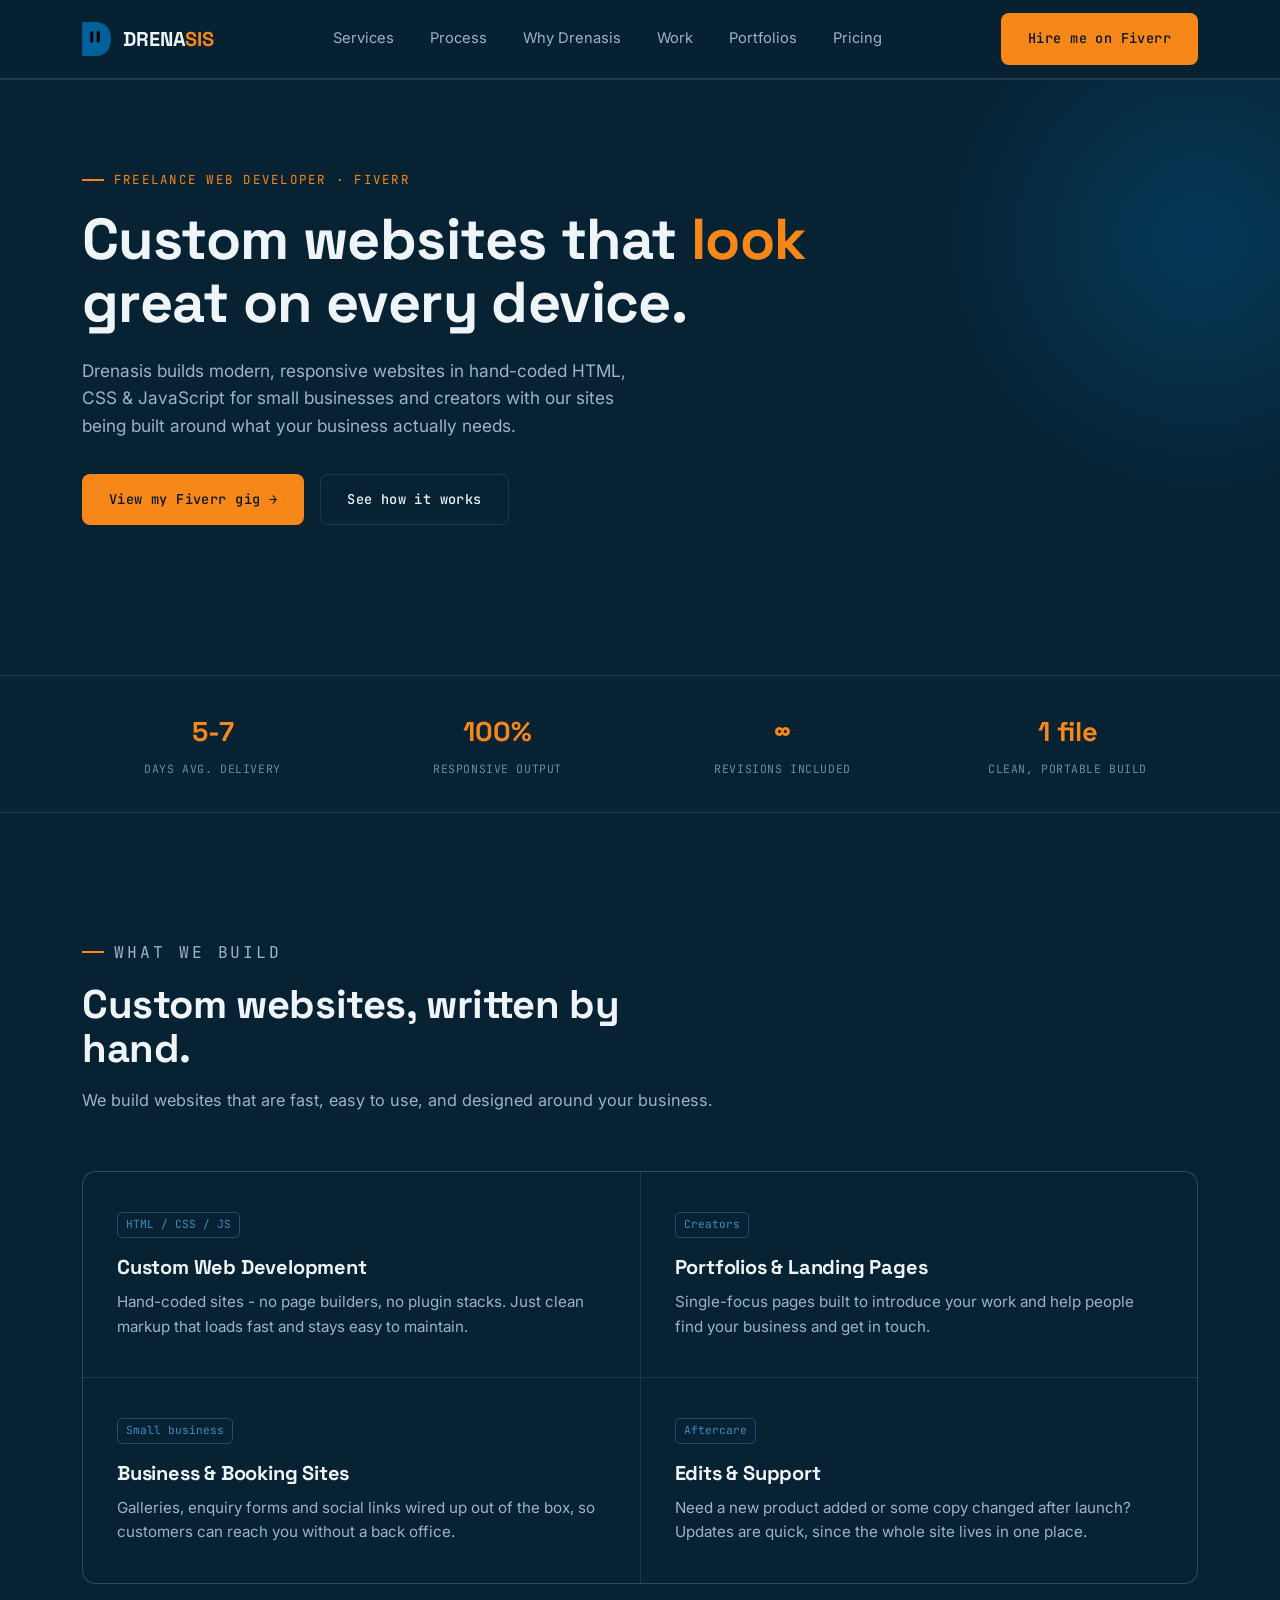
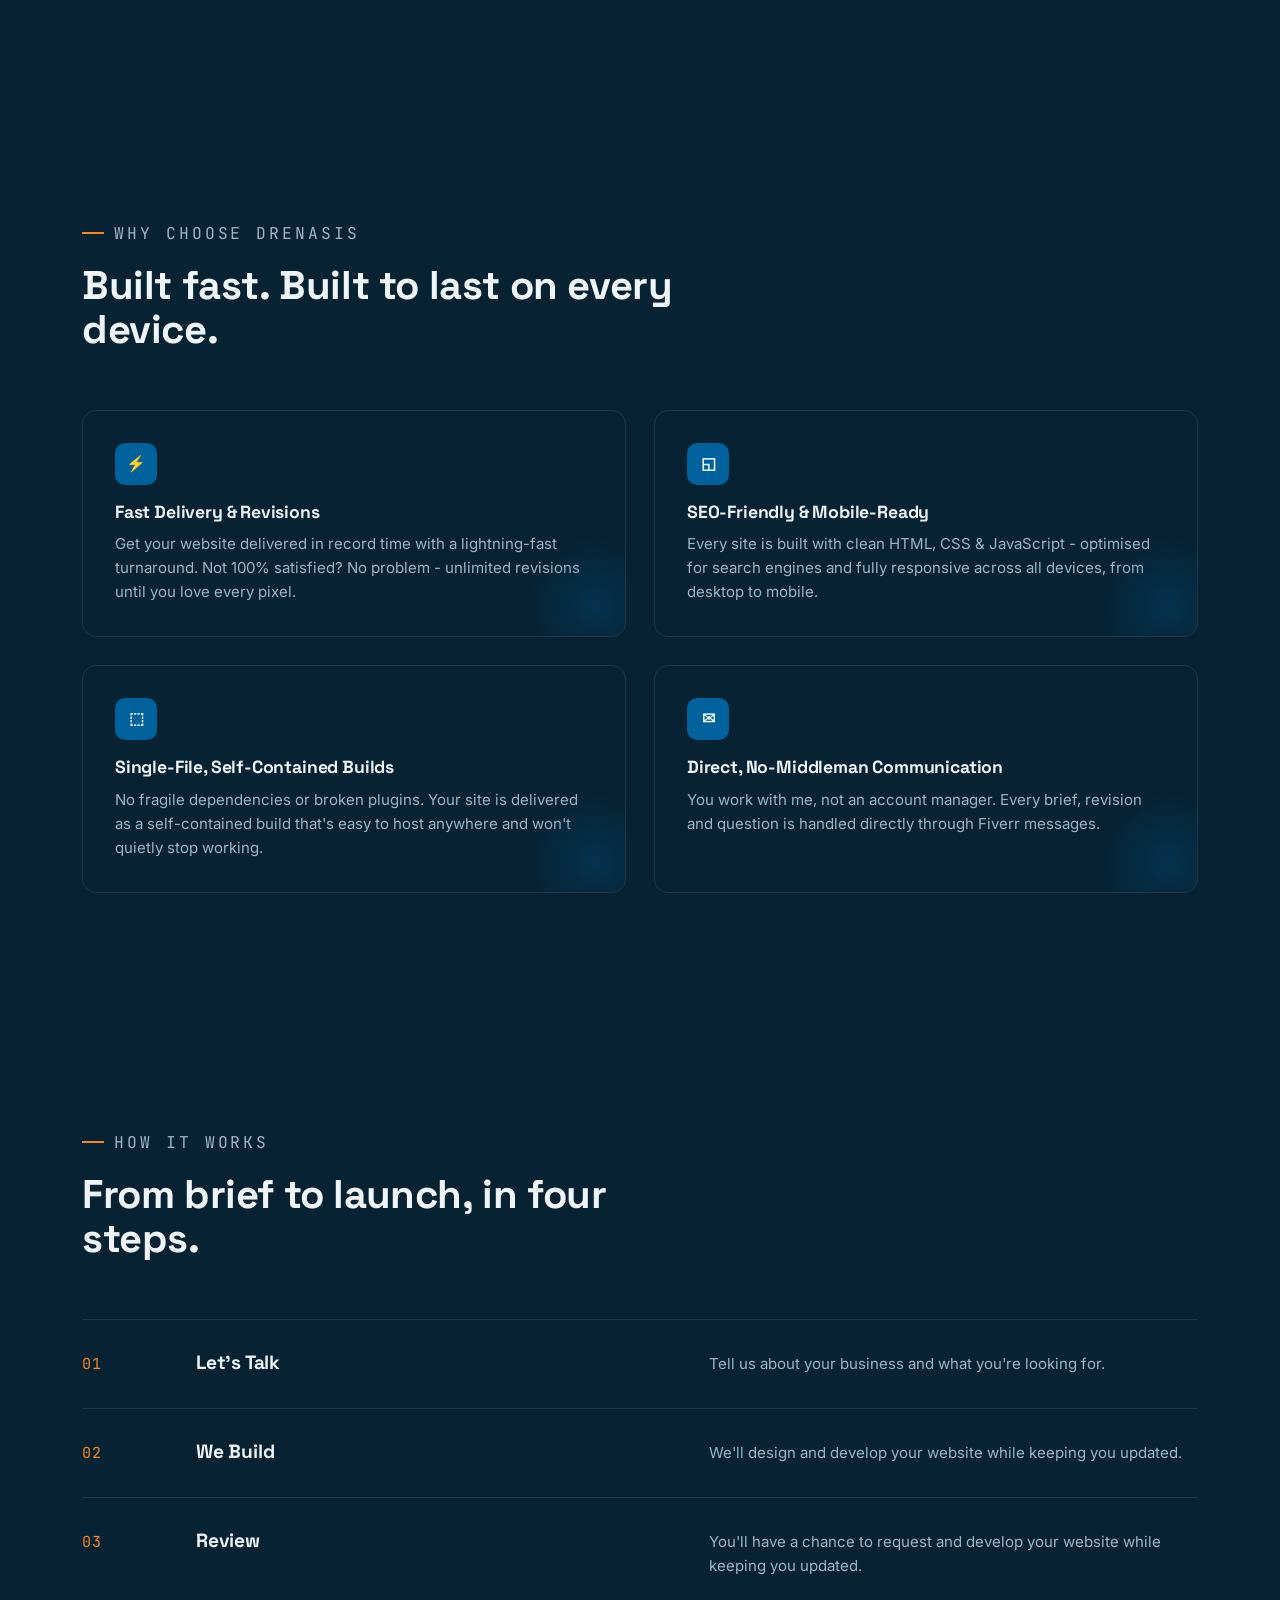
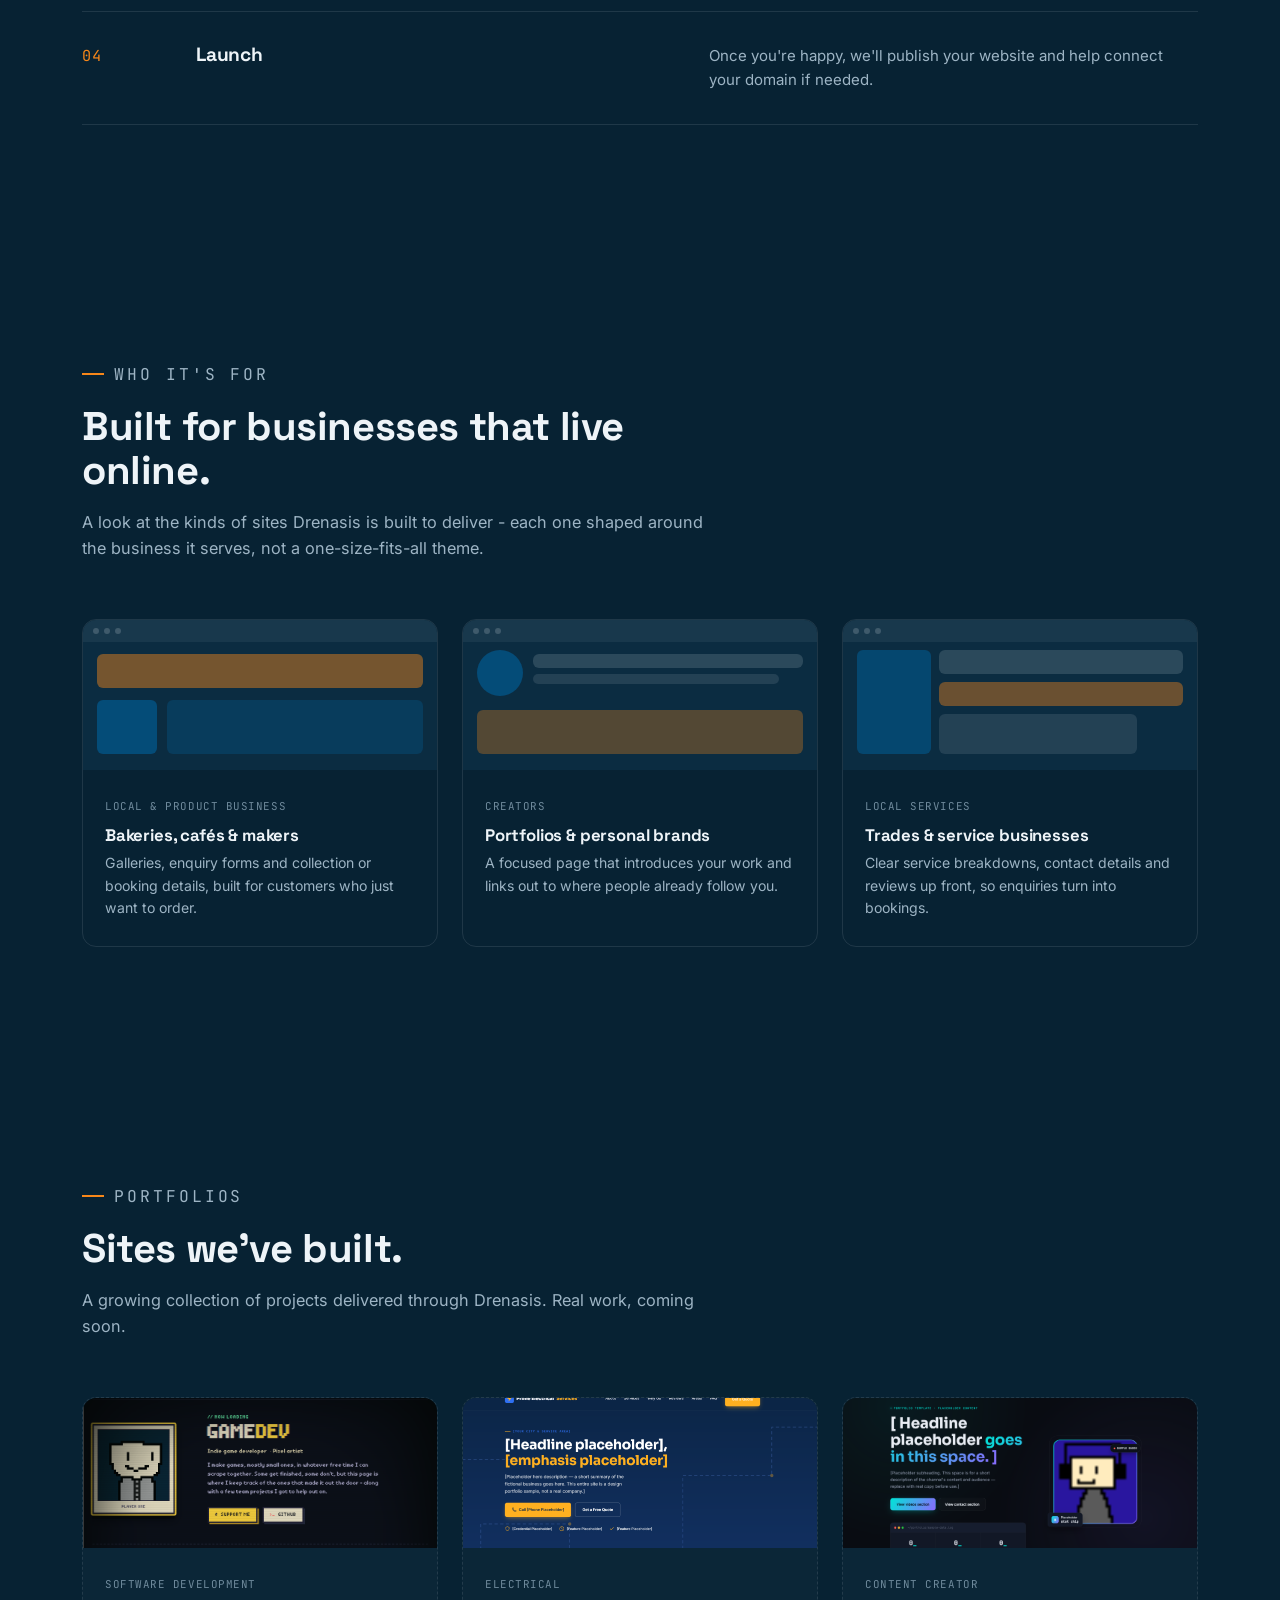
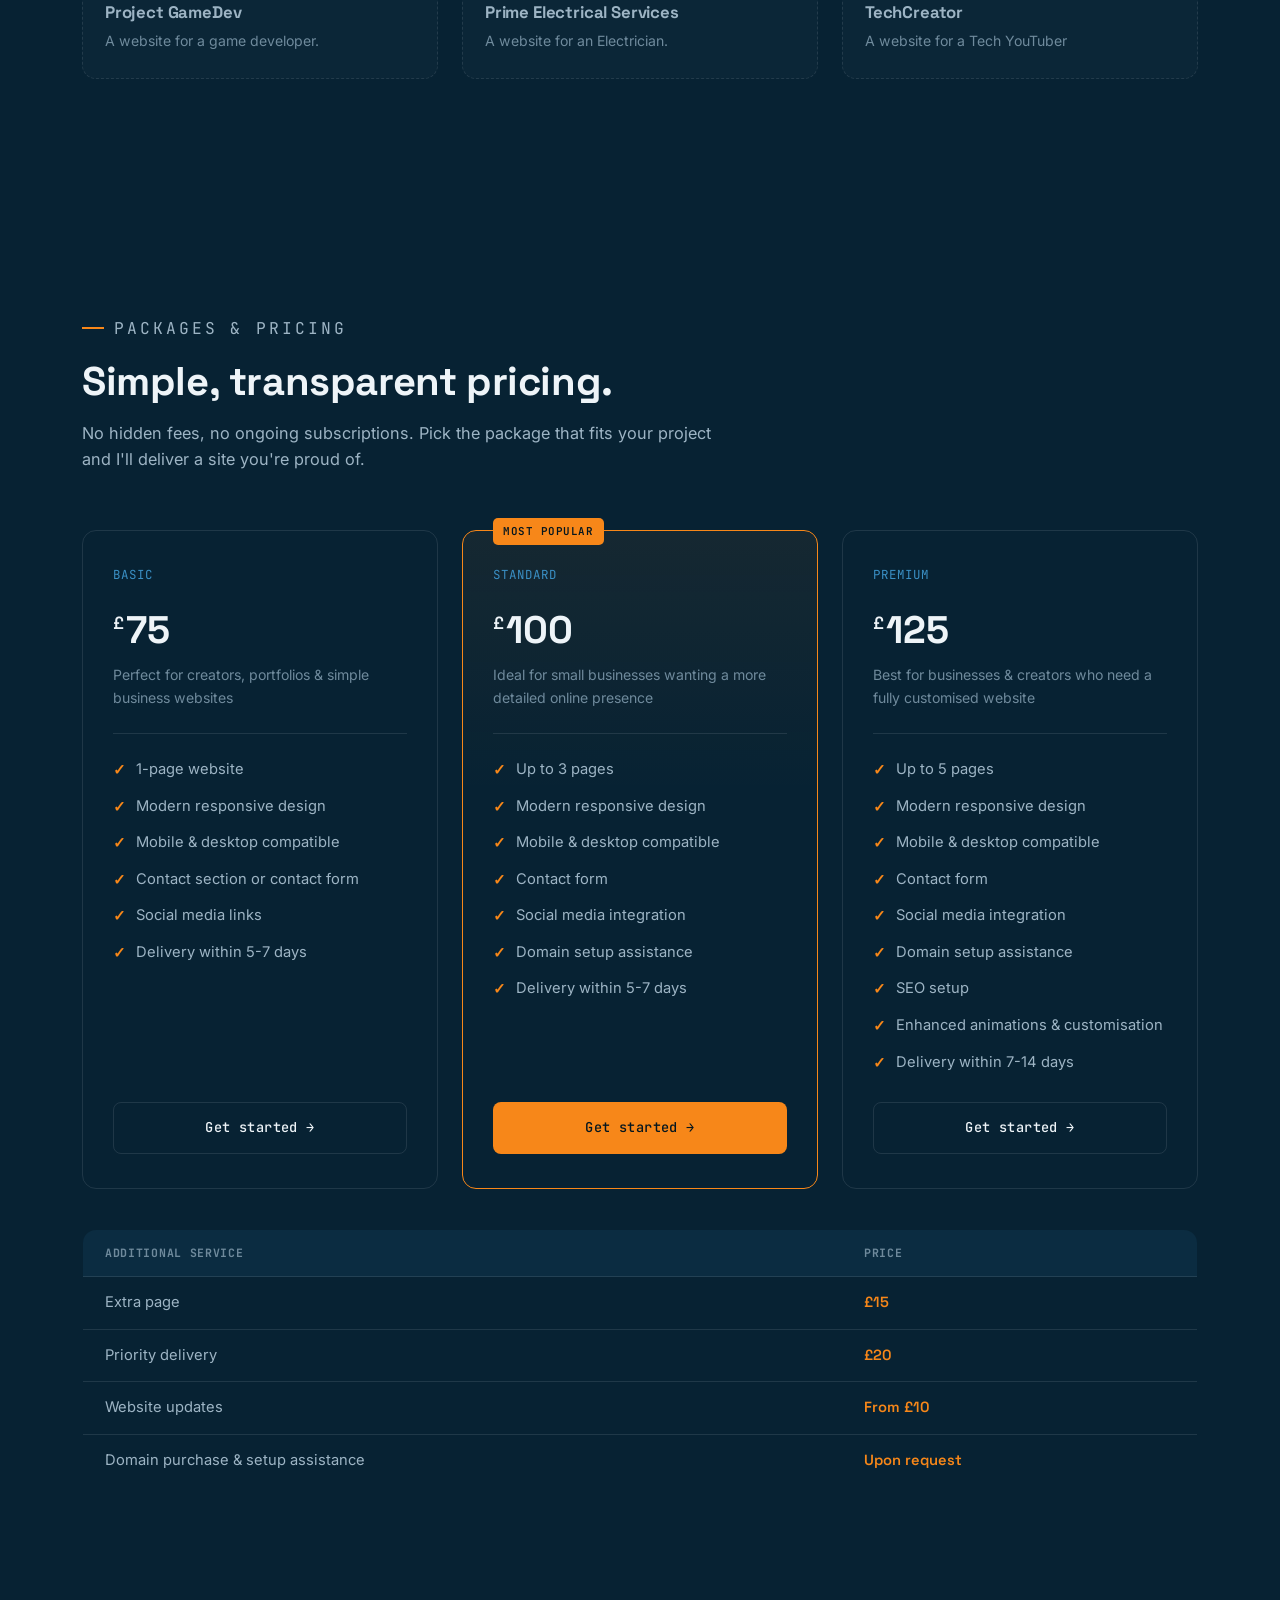
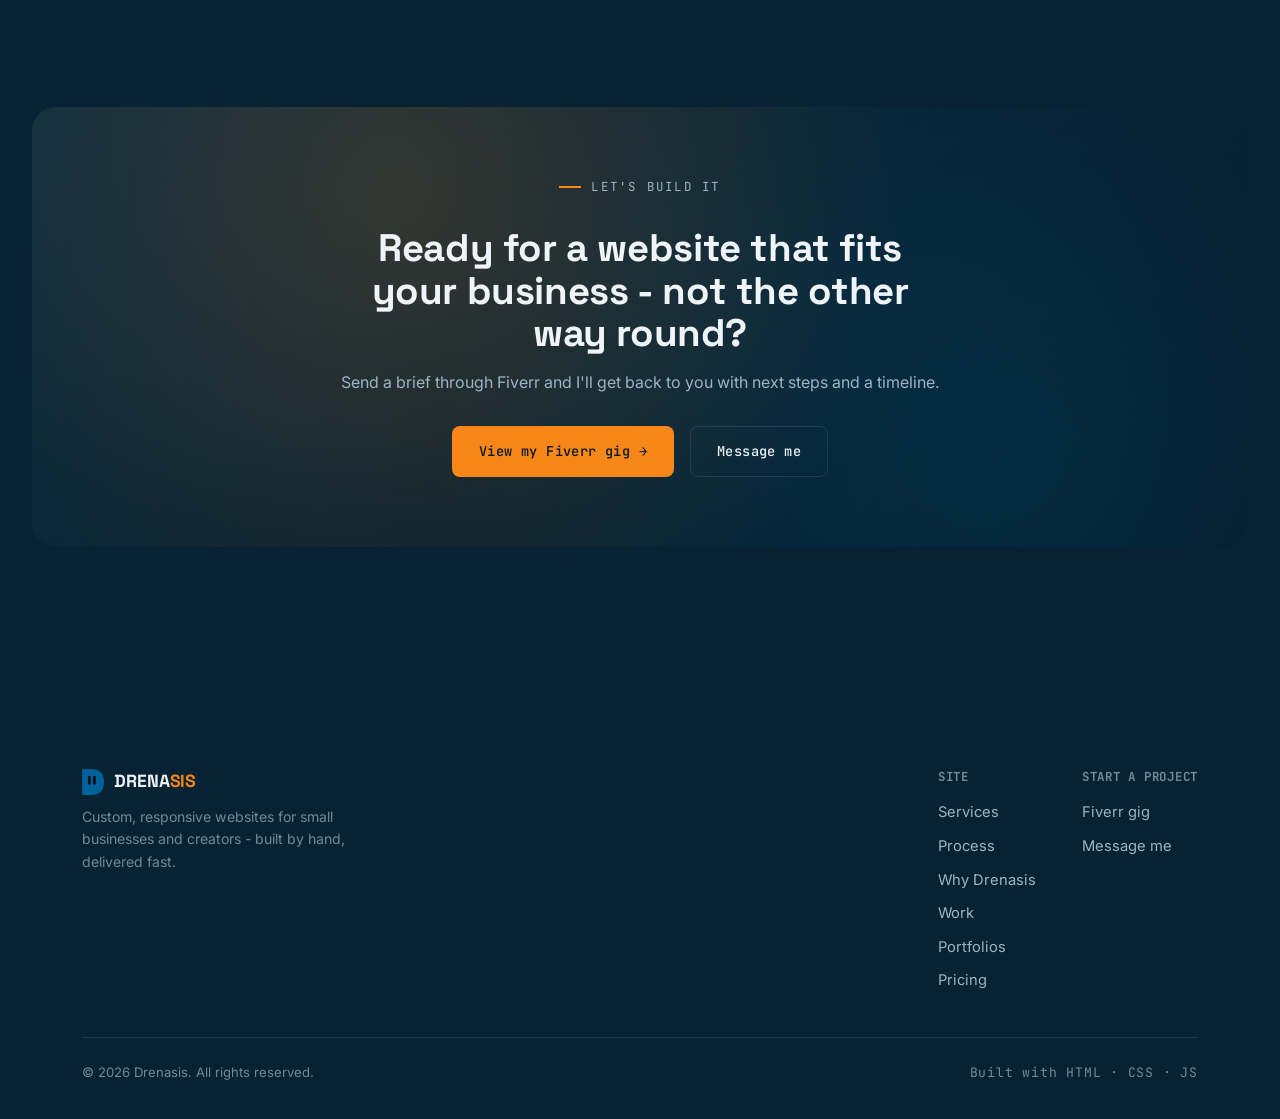
==== index.html @ 7e02fc65 "new portfolio, smooth criminal" ====
<!DOCTYPE html>
<html lang="en">
<head>
<link rel="icon" type="image/x-icon" href="/favicon.ico">
<meta charset="UTF-8">
<meta name="viewport" content="width=device-width, initial-scale=1.0">
<title>Drenasis - Custom Web Development</title>
<link rel="preconnect" href="https://fonts.googleapis.com">
<link rel="preconnect" href="https://fonts.gstatic.com" crossorigin>
<link href="https://fonts.googleapis.com/css2?family=Space+Grotesk:wght@500;600;700&family=Inter:wght@400;500;600;700&family=JetBrains+Mono:wght@400;500;600&display=swap" rel="stylesheet">
<style>
  :root{
    --navy:#072233;
    --navy-deep:#04161f;
    --navy-panel:#0b2c41;
    --blue:#00629d;
    --blue-soft:#3a8fc4;
    --orange:#f78719;
    --orange-soft:#ffae5c;
    --ink:#eef4f8;
    --mute:#9db4c4;
    --mute-dim:#6f8a9c;
    --line: rgba(238,244,248,0.1);
    --radius: 14px;
  }

  *{box-sizing:border-box; margin:0; padding:0;}
  *::before,
  *::after{box-sizing:inherit;}

  html{
    scroll-behavior:smooth;
    width:100%;
    overflow-x:hidden;
  }

  body{
    background:var(--navy);
    color:var(--ink);
    font-family:'Inter', sans-serif;
    line-height:1.6;
    width:100%;
    min-width:0;
    overflow-x:hidden;
  }

  img{max-width:100%; display:block;}

  h1,h2,h3{
    font-family:'Space Grotesk', sans-serif;
    line-height:1.1;
    letter-spacing:-0.01em;
  }

  .mono{
    font-family:'JetBrains Mono', monospace;
    letter-spacing:0.06em;
  }

  .eyebrow{
    font-family:'JetBrains Mono', monospace;
    font-size:0.78rem;
    letter-spacing:0.18em;
    text-transform:uppercase;
    color:var(--orange);
    display:flex;
    align-items:center;
    gap:10px;
    margin-bottom:18px;
  }

  .eyebrow::before{
    content:"";
    width:22px;
    height:2px;
    background:var(--orange);
    display:inline-block;
  }

  .wrap{
    width:100%;
    max-width:1180px;
    margin:0 auto;
    padding:0 32px;
    min-width:0;
  }

  a{color:inherit; text-decoration:none;}

  .btn{
    display:inline-flex;
    align-items:center;
    gap:8px;
    font-family:'JetBrains Mono', monospace;
    font-size:0.85rem;
    font-weight:500;
    letter-spacing:0.03em;
    padding:14px 26px;
    border-radius:8px;
    cursor:pointer;
    border:1px solid transparent;
    transition:transform .25s ease, box-shadow .25s ease, background .25s ease, border-color .25s ease;
  }
  .btn:focus-visible{outline:2px solid var(--orange-soft); outline-offset:3px;}

  .btn-fill{
    background:var(--orange);
    color:var(--navy-deep);
    box-shadow:0 0 0 0 rgba(247,135,25,0.0);
  }
  .btn-fill:hover{transform:translateY(-2px); box-shadow:0 10px 24px -8px rgba(247,135,25,0.55);}

  .btn-outline{
    border-color:var(--line);
    color:var(--ink);
  }
  .btn-outline:hover{border-color:var(--blue-soft); background:rgba(58,143,196,0.08); transform:translateY(-2px);}

  /* ---------- NAV ---------- */
  header{
    position:sticky;
    top:0;
    z-index:50;
    background:rgba(7,34,51,0.82);
    backdrop-filter:blur(10px);
    border-bottom:1px solid var(--line);
  }
  nav.wrap{
    display:flex;
    align-items:center;
    justify-content:space-between;
    height:78px;
    width: 100%;
    
  }
  .brand{
    display:flex;
    align-items:center;
    gap:12px;
  }
  .brand img{height:34px; width:auto;}
  .brand-name{
    font-family:'Space Grotesk', sans-serif;
    font-weight:700;
    font-size:1.25rem;
    letter-spacing:-0.01em;
  }
  .brand-name span{color:var(--orange);}

  .nav-links{
    display:flex;
    align-items:center;
    gap:36px;
    font-size:0.92rem;
    color:var(--mute);
  }
  .nav-links a{transition:color .2s ease;}
  .nav-links a:hover{color:var(--ink);}

  .nav-cta{display:flex; align-items:center; gap:18px;}

  .menu-toggle{
    display:none;
    background:none;
    border:1px solid var(--line);
    border-radius:6px;
    width:40px;
    height:36px;
    color:var(--ink);
    font-size:1.1rem;
    cursor:pointer;
    flex-shrink:0;
  }

  /* ---------- mobile menu ---------- */
  .mobile-menu{
    display:flex;
    flex-direction:column;
    background:var(--navy-panel);
    border-top:1px solid var(--line);
    max-height:0;
    overflow:hidden;
    transition:max-height .3s ease;
  }
  .mobile-menu.open{
    max-height:420px;
  }
  .mobile-menu a{
    padding:16px 32px;
    border-bottom:1px solid var(--line);
    color:var(--mute);
    font-size:0.98rem;
  }
  .mobile-menu a:hover{color:var(--ink);}
  .mobile-menu a.btn{
    margin:16px 32px;
    justify-content:center;
    border-bottom:none;
    padding:14px 26px;
  }

  /* ---------- HERO ---------- */
  .hero{
    padding:90px 0 70px;
    position:relative;
    overflow:hidden;
  }
  .hero::before{
    content:"";
    position:absolute;
    top:-120px; right:-200px;
    width:560px; height:560px;
    background:radial-gradient(circle, rgba(0,98,157,0.35), transparent 70%);
    pointer-events:none;
  }
  .hero-grid{
    display:grid;
    grid-template-columns:minmax(0, 1fr);
    gap:50px;
    position:relative;
  }
  .hero h1{
    font-size:clamp(2.3rem, 5vw, 3.6rem);
    font-weight:700;
    max-width:760px;
  }
  .hero h1 em{
    font-style:normal;
    color:var(--orange);
  }
  .hero p.lead{
    margin-top:22px;
    max-width:560px;
    color:var(--mute);
    font-size:1.08rem;
  }
  .hero-cta{
    margin-top:34px;
    display:flex;
    flex-wrap:wrap;
    gap:16px;
  }


  .stats{
    border-top:1px solid var(--line);
    border-bottom:1px solid var(--line);
    padding:34px 0;
    margin-top:80px;
  }
  .stats .wrap{
    display:grid;
    grid-template-columns:repeat(4, minmax(0, 1fr));
    gap:24px;
  }
  .stat-item{text-align:center;}
  .stat-item .num{
    font-family:'Space Grotesk', sans-serif;
    font-size:1.7rem;
    font-weight:700;
    color:var(--orange);
  }
  .stat-item .desc{
    font-family:'JetBrains Mono', monospace;
    font-size:0.72rem;
    color:var(--mute-dim);
    text-transform:uppercase;
    letter-spacing:0.05em;
    margin-top:6px;
  }

  /* ---------- generic section ---------- */
  section{padding:110px 0;}
  .section-head{
    max-width:640px;
    margin-bottom:58px;
  }
  .section-head h2{
    font-size:clamp(1.8rem, 3.4vw, 2.5rem);
  }
  .section-head p{
    color:var(--mute);
    margin-top:16px;
    font-size:1.02rem;
  }

  /* ---------- services ---------- */
  .services-grid{
    display:grid;
    grid-template-columns:repeat(2, minmax(0, 1fr));
    gap:1px;
    background:var(--line);
    border:1px solid var(--line);
    border-radius:var(--radius);
    overflow:hidden;
  }
  .service-card{
    background:var(--navy);
    padding:38px 34px;
    transition:background .3s ease;
  }
  .service-card:hover{background:var(--navy-panel);}
  .service-tag{
    font-family:'JetBrains Mono', monospace;
    font-size:0.7rem;
    color:var(--blue-soft);
    border:1px solid rgba(58,143,196,0.4);
    border-radius:5px;
    padding:3px 8px;
    display:inline-block;
    margin-bottom:18px;
  }
  .service-card h3{
    font-size:1.25rem;
    margin-bottom:12px;
  }
  .service-card p{
    color:var(--mute);
    font-size:0.95rem;
  }

  /* ---------- why ---------- */
  .why-grid{
    display:grid;
    grid-template-columns:repeat(2, minmax(0, 1fr));
    gap:28px;
  }
  .why-card{
    border:1px solid var(--line);
    border-radius:var(--radius);
    padding:32px;
    position:relative;
    overflow:hidden;
  }
  .why-card::after{
    content:"";
    position:absolute;
    bottom:-40px; right:-40px;
    width:140px; height:140px;
    border-radius:50%;
    background:radial-gradient(circle, rgba(0,98,157,0.25), transparent 70%);
  }
  .why-card .why-icon{
    width:42px; height:42px;
    border-radius:10px;
    background:var(--blue);
    display:flex;
    align-items:center;
    justify-content:center;
    font-family:'Space Grotesk', sans-serif;
    font-weight:700;
    margin-bottom:18px;
  }
  .why-card h3{font-size:1.1rem; margin-bottom:10px;}
  .why-card p{color:var(--mute); font-size:0.94rem;}

  /* ---------- process ---------- */
  .process-list{
    border-top:1px solid var(--line);
  }
  .process-item{
    display:grid;
    grid-template-columns:90px minmax(0, 1fr) minmax(0, 1fr);
    gap:24px;
    align-items:start;
    padding:32px 0;
    border-bottom:1px solid var(--line);
  }
  .process-num{
    font-family:'JetBrains Mono', monospace;
    color:var(--orange);
    font-size:0.95rem;
  }
  .process-item h3{font-size:1.2rem;}
  .process-item p{color:var(--mute); font-size:0.94rem;}

  /* ---------- built for ---------- */
  .builtfor-grid{
    display:grid;
    grid-template-columns:repeat(3, minmax(0, 1fr));
    gap:24px;
  }
  .bf-card{
    border-radius:var(--radius);
    border:1px solid var(--line);
    overflow:hidden;
  }
  .bf-visual{
    height:150px;
    position:relative;
    background:var(--navy-panel);
  }
  .bf-visual .bf-bar{
    position:absolute; top:0; left:0; right:0; height:22px;
    background:rgba(238,244,248,0.06);
    display:flex; align-items:center; gap:5px; padding:0 10px;
  }
  .bf-visual .bf-bar span{width:6px; height:6px; border-radius:50%; background:rgba(238,244,248,0.18);}
  .bf-visual .bf-block{
    position:absolute;
    border-radius:6px;
  }
  .bf-card:nth-child(1) .bf-visual .bf-block.a{top:34px; left:14px; right:14px; height:34px; background:rgba(247,135,25,0.45);}
  .bf-card:nth-child(1) .bf-visual .bf-block.b{top:80px; left:14px; width:60px; bottom:16px; background:rgba(0,98,157,0.6);}
  .bf-card:nth-child(1) .bf-visual .bf-block.c{top:80px; left:84px; right:14px; bottom:16px; background:rgba(0,98,157,0.3);}

  .bf-card:nth-child(2) .bf-visual .bf-block.a{top:30px; left:14px; width:46px; height:46px; border-radius:50%; background:rgba(0,98,157,0.6);}
  .bf-card:nth-child(2) .bf-visual .bf-block.b{top:34px; left:70px; right:14px; height:14px; background:rgba(238,244,248,0.14);}
  .bf-card:nth-child(2) .bf-visual .bf-block.c{top:54px; left:70px; right:38px; height:10px; background:rgba(238,244,248,0.1);}
  .bf-card:nth-child(2) .bf-visual .bf-block.d{top:90px; left:14px; right:14px; bottom:16px; background:rgba(247,135,25,0.3);}

  .bf-card:nth-child(3) .bf-visual .bf-block.a{top:30px; left:14px; width:74px; bottom:16px; background:rgba(0,98,157,0.5);}
  .bf-card:nth-child(3) .bf-visual .bf-block.b{top:30px; left:96px; right:14px; height:24px; background:rgba(238,244,248,0.14);}
  .bf-card:nth-child(3) .bf-visual .bf-block.c{top:62px; left:96px; right:14px; height:24px; background:rgba(247,135,25,0.4);}
  .bf-card:nth-child(3) .bf-visual .bf-block.d{top:94px; left:96px; right:60px; bottom:16px; background:rgba(238,244,248,0.1);}

  .bf-text{padding:22px 22px 26px;}
  .bf-text .tag{font-family:'JetBrains Mono', monospace; font-size:0.68rem; color:var(--mute-dim); text-transform:uppercase; letter-spacing:0.05em;}
  .bf-text h3{font-size:1.05rem; margin-top:8px; margin-bottom:8px;}
  .bf-text p{color:var(--mute); font-size:0.88rem;}

  /* ---------- portfolio ---------- */
  .portfolio-grid{
    display:grid;
    grid-template-columns:repeat(3, minmax(0, 1fr));
    gap:24px;
  }
  .pf-card{
    border-radius:var(--radius);
    border:1px dashed var(--line);
    overflow:hidden;
    background:rgba(238,244,248,0.02);
    transition:border-color .2s ease, background .2s ease;
  }
  .pf-card:hover{
    border-color:rgba(247,135,25,0.4);
    background:rgba(238,244,248,0.035);
  }
  .pf-thumb{
    height:150px;
    position:relative;
    background:var(--navy-panel);
    display:flex;
    align-items:center;
    justify-content:center;
  }
  .pf-thumb svg{width:34px; height:34px; opacity:0.35;}
  .pf-text{padding:22px 22px 26px;}
  .pf-text .tag{font-family:'JetBrains Mono', monospace; font-size:0.68rem; color:var(--mute-dim); text-transform:uppercase; letter-spacing:0.05em;}
  .pf-text h3{font-size:1.05rem; margin-top:8px; margin-bottom:8px; color:var(--mute);}
  .pf-text p{color:var(--mute-dim); font-size:0.88rem;}

  /* ---------- pricing ---------- */
  .pricing-grid{
    display:grid;
    grid-template-columns:repeat(3, minmax(0, 1fr));
    gap:24px;
  }
  .price-card{
    border:1px solid var(--line);
    border-radius:var(--radius);
    padding:34px 30px;
    display:flex;
    flex-direction:column;
    position:relative;
  }
  .price-card.featured{
    border-color:var(--orange);
    background:linear-gradient(180deg, rgba(247,135,25,0.06), transparent 40%);
  }
  .price-badge{
    position:absolute;
    top:-13px;
    left:30px;
    background:var(--orange);
    color:var(--navy-deep);
    font-family:'JetBrains Mono', monospace;
    font-size:0.68rem;
    font-weight:600;
    letter-spacing:0.05em;
    text-transform:uppercase;
    padding:5px 10px;
    border-radius:5px;
  }
  .price-tier{
    font-family:'JetBrains Mono', monospace;
    font-size:0.78rem;
    color:var(--blue-soft);
    text-transform:uppercase;
    letter-spacing:0.08em;
    margin-bottom:14px;
  }
  .price-amount{
    font-family:'Space Grotesk', sans-serif;
    font-size:2.4rem;
    font-weight:700;
    margin-bottom:4px;
  }
  .price-amount sup{
    font-size:1.1rem;
    font-weight:600;
    margin-right:2px;
    top:-0.9em;
  }
  .price-scope{
    color:var(--mute-dim);
    font-size:0.88rem;
    margin-bottom:24px;
    padding-bottom:24px;
    border-bottom:1px solid var(--line);
  }
  .price-features{
    list-style:none;
    display:flex;
    flex-direction:column;
    gap:13px;
    margin-bottom:28px;
    flex-grow:1;
  }
  .price-features li{
    display:flex;
    align-items:flex-start;
    gap:10px;
    font-size:0.92rem;
    color:var(--mute);
  }
  .price-features li::before{
    content:"✓";
    color:var(--orange);
    font-family:'JetBrains Mono', monospace;
    font-weight:600;
    flex-shrink:0;
  }
  .price-card .btn{
    justify-content:center;
    width:100%;
  }

  .extras-table{
    width:100%;
    max-width:100%;
    border-collapse:collapse;
    margin-top:40px;
    border:1px solid var(--line);
    border-radius:var(--radius);
    overflow:hidden;
  }
  .extras-table thead tr{
    background:var(--navy-panel);
    border-bottom:1px solid var(--line);
  }
  .extras-table th{
    font-family:'JetBrains Mono', monospace;
    font-size:0.72rem;
    text-transform:uppercase;
    letter-spacing:0.06em;
    color:var(--mute-dim);
    padding:14px 22px;
    text-align:left;
  }
  .extras-table td{
    padding:14px 22px;
    font-size:0.92rem;
    color:var(--mute);
    border-top:1px solid var(--line);
  }
  .extras-table td:last-child{
    color:var(--orange);
    font-family:'Space Grotesk', sans-serif;
    font-weight:600;
    white-space:nowrap;
  }
  .extras-table tbody tr:hover td{
    background:var(--navy-panel);
  }
  @media (max-width: 920px){
    .pricing-grid{grid-template-columns:1fr;}
  }

  /* ---------- cta ---------- */
  .cta-section{
    background:linear-gradient(135deg, var(--navy-panel), var(--navy-deep));
    border-radius:24px;
    margin:0 32px;
    padding:70px 50px;
    text-align:center;
    position:relative;
    overflow:hidden;
  }
  .cta-section::before{
    content:"";
    position:absolute;
    inset:0;
    background:radial-gradient(circle at 30% 20%, rgba(247,135,25,0.18), transparent 55%),
               radial-gradient(circle at 80% 80%, rgba(0,98,157,0.25), transparent 55%);
  }
  .cta-inner{position:relative; max-width:600px; margin:0 auto;}
  .cta-section h2{font-size:clamp(1.7rem, 3.6vw, 2.4rem); margin-bottom:16px;}
  .cta-section p{color:var(--mute); margin-bottom:30px;}
  .cta-btns{display:flex; gap:16px; justify-content:center; flex-wrap:wrap;}

  /* ---------- footer ---------- */
  footer{
    padding:50px 0 36px;
    margin-top:60px;
  }
  .footer-top{
    display:flex;
    justify-content:space-between;
    align-items:flex-start;
    flex-wrap:wrap;
    gap:30px;
    padding-bottom:34px;
    border-bottom:1px solid var(--line);
  }
  .footer-brand{display:flex; align-items:center; gap:10px;}
  .footer-brand img{height:26px;}
  .footer-tagline{color:var(--mute-dim); font-size:0.88rem; margin-top:10px; max-width:280px;}
  .footer-links{display:flex; gap:46px; flex-wrap:wrap;}
  .footer-col h4{font-size:0.78rem; color:var(--mute-dim); text-transform:uppercase; letter-spacing:0.06em; margin-bottom:14px; font-family:'JetBrains Mono', monospace;}
  .footer-col a{display:block; color:var(--mute); font-size:0.92rem; margin-bottom:10px; transition:color .2s ease;}
  .footer-col a:hover{color:var(--ink);}
  .footer-bottom{
    display:flex;
    justify-content:space-between;
    align-items:center;
    flex-wrap:wrap;
    gap:12px;
    padding-top:24px;
    color:var(--mute-dim);
    font-size:0.82rem;
  }

  /* ---------- reveal animation ---------- */
  .reveal{
    opacity:0;
    transform:translateY(22px);
    transition:opacity .7s ease, transform .7s ease;
  }
  .reveal.visible{opacity:1; transform:translateY(0);}

  /* ---------- responsive ---------- */
  @media (max-width: 920px){
    .services-grid{grid-template-columns:1fr;}
    .why-grid{grid-template-columns:1fr;}
    .builtfor-grid{grid-template-columns:1fr;}
    .portfolio-grid{grid-template-columns:1fr;}
    .stats .wrap{grid-template-columns:repeat(2, minmax(0, 1fr));}
    .process-item{grid-template-columns:50px minmax(0, 1fr); }
    .process-item p{grid-column:2 / 3;}
    .hero-grid{gap:40px;}
  }

  @media (max-width: 760px){
    .wrap{padding:0 22px;}
    nav.wrap{height:66px;}
    .nav-links{display:none;}
    .nav-cta .btn{display:none;}
    .menu-toggle{display:block;}
    .mobile-menu{display:flex;}
    .hero{padding:50px 0 40px;}
    .hero-cta{gap:12px;}
    .hero-cta .btn{flex:1 1 auto; justify-content:center;}
    .stats{margin-top:50px; padding:26px 0;}
    section{padding:64px 0;}
    .section-head{margin-bottom:38px;}
    .service-card{padding:28px 24px;}
    .why-card{padding:26px 22px;}
    .process-item{padding:24px 0;}
    .builtfor-grid{gap:18px;}
    .portfolio-grid{gap:18px;}
    .price-card{padding:28px 24px;}
    .pricing-grid{gap:18px;}
    .extras-table{font-size:0.9rem;}
    .extras-table th, .extras-table td{padding:12px 14px;}
    .cta-section{margin:0 16px; padding:44px 24px;}
    .cta-btns{flex-direction:column; align-items:stretch;}
    .cta-btns .btn{justify-content:center;}
    footer{padding:40px 0 28px;}
    .footer-top{gap:26px;}
    .footer-links{gap:32px;}
  }

  @media (max-width: 480px){
    .wrap{padding:0 18px;}
    .brand-name{font-size:1.05rem;}
    .hero h1{font-size:clamp(1.9rem, 8vw, 2.4rem);}
    .hero p.lead{font-size:1rem;}
    .eyebrow{font-size:0.7rem;}
    .stats .wrap{grid-template-columns:repeat(2, minmax(0, 1fr)); gap:18px;}
    .stat-item .num{font-size:1.4rem;}
    .section-head h2{font-size:1.5rem;}
    .process-item{grid-template-columns:1fr; gap:8px;}
    .process-item p{grid-column:1 / 2;}
    .price-amount{font-size:2rem;}
    .extras-table,
    .extras-table thead,
    .extras-table tbody,
    .extras-table tr,
    .extras-table th,
    .extras-table td{display:block;}
    .extras-table{overflow:hidden; white-space:normal;}
    .extras-table thead{display:none;}
    .extras-table tr{border-top:1px solid var(--line);}
    .extras-table tbody tr:first-child{border-top:none;}
    .extras-table td{
      display:flex;
      justify-content:space-between;
      gap:18px;
      border-top:none;
    }
    .extras-table td::before{
      color:var(--mute-dim);
      content:"Item";
      flex-shrink:0;
      font-family:'JetBrains Mono', monospace;
      font-size:0.68rem;
      letter-spacing:0.06em;
      text-transform:uppercase;
    }
    .extras-table td:last-child::before{content:"Price";}
    .hero-cta .btn{flex-basis:100%;}
    .footer-links{gap:26px 34px;}
    .footer-bottom{flex-direction:column; align-items:flex-start; gap:6px;}
  }
</style>
</head>
<body>

<header>
  <nav class="wrap">
    <a href="#top" class="brand">
      <img src="[data-uri]" alt="Drenasis logo">
      <span class="brand-name">DRENA<span>SIS</span></span>
    </a>
    <div class="nav-links">
      <a href="#services">Services</a>
      <a href="#process">Process</a>
      <a href="#why">Why Drenasis</a>
      <a href="#built-for">Work</a>
      <a href="#portfolio">Portfolios</a>
      <a href="#pricing">Pricing</a>
    </div>
    <div class="nav-cta">
      <a href="#contact" class="btn btn-fill">Hire me on Fiverr</a>
      <button class="menu-toggle" id="menuToggle" aria-label="Toggle menu" aria-expanded="false" aria-controls="mobileMenu">☰</button>
    </div>
  </nav>
  <div class="mobile-menu" id="mobileMenu">
    <a href="#services">Services</a>
    <a href="#process">Process</a>
    <a href="#why">Why Drenasis</a>
    <a href="#built-for">Work</a>
    <a href="#portfolio">Portfolios</a>
    <a href="#pricing">Pricing</a>
    <a href="#contact" class="btn btn-fill">Hire me on Fiverr</a>
  </div>
</header>

<main id="top">

  <section class="hero">
    <div class="wrap hero-grid">
      <div>
        <p class="eyebrow">Freelance web developer · Fiverr</p>
        <h1>Custom websites that <em>look</em> great on every device.</h1>
        <p class="lead">Drenasis builds modern, responsive websites in hand-coded HTML, CSS &amp; JavaScript for small businesses and creators with our sites being built around what your business actually needs.</p>
        <div class="hero-cta">
          <a href="#contact" class="btn btn-fill">View my Fiverr gig →</a>
          <a href="#process" class="btn btn-outline">See how it works</a>
        </div>
      </div>
    </div>
  </section>

  <div class="stats">
    <div class="wrap">
      <div class="stat-item">
        <div class="num">5-7</div>
        <div class="desc">days avg. delivery</div>
      </div>
      <div class="stat-item">
        <div class="num">100%</div>
        <div class="desc">responsive output</div>
      </div>
      <div class="stat-item">
        <div class="num">∞</div>
        <div class="desc">revisions included</div>
      </div>
      <div class="stat-item">
        <div class="num">1 file</div>
        <div class="desc">clean, portable build</div>
      </div>
    </div>
  </div>

  <section id="services">
    <div class="wrap">
      <div class="section-head reveal">
        <p class="eyebrow">What we build</p>
        <h2>Custom websites, written by hand.</h2>
        <p>We build websites that are fast, easy to use, and designed around your business.</p>
      </div>

      <div class="services-grid">
        <div class="service-card reveal">
          <span class="service-tag">HTML / CSS / JS</span>
          <h3>Custom Web Development</h3>
          <p>Hand-coded sites - no page builders, no plugin stacks. Just clean markup that loads fast and stays easy to maintain.</p>
        </div>
        <div class="service-card reveal">
          <span class="service-tag">Creators</span>
          <h3>Portfolios &amp; Landing Pages</h3>
          <p>Single-focus pages built to introduce your work and help people find your business and get in touch.</p>
        </div>
        <div class="service-card reveal">
          <span class="service-tag">Small business</span>
          <h3>Business &amp; Booking Sites</h3>
          <p>Galleries, enquiry forms and social links wired up out of the box, so customers can reach you without a back office.</p>
        </div>
        <div class="service-card reveal">
          <span class="service-tag">Aftercare</span>
          <h3>Edits &amp; Support</h3>
          <p>Need a new product added or some copy changed after launch? Updates are quick, since the whole site lives in one place.</p>
        </div>
      </div>
    </div>
  </section>

  <section id="why">
    <div class="wrap">
      <div class="section-head reveal">
        <p class="eyebrow">Why choose Drenasis</p>
        <h2>Built fast. Built to last on every device.</h2>
      </div>

      <div class="why-grid">
        <div class="why-card reveal">
          <div class="why-icon">⚡</div>
          <h3>Fast Delivery &amp; Revisions</h3>
          <p>Get your website delivered in record time with a lightning-fast turnaround. Not 100% satisfied? No problem - unlimited revisions until you love every pixel.</p>
        </div>
        <div class="why-card reveal">
          <div class="why-icon">◱</div>
          <h3>SEO-Friendly &amp; Mobile-Ready</h3>
          <p>Every site is built with clean HTML, CSS &amp; JavaScript - optimised for search engines and fully responsive across all devices, from desktop to mobile.</p>
        </div>
        <div class="why-card reveal">
          <div class="why-icon">⬚</div>
          <h3>Single-File, Self-Contained Builds</h3>
          <p>No fragile dependencies or broken plugins. Your site is delivered as a self-contained build that's easy to host anywhere and won't quietly stop working.</p>
        </div>
        <div class="why-card reveal">
          <div class="why-icon">✉</div>
          <h3>Direct, No-Middleman Communication</h3>
          <p>You work with me, not an account manager. Every brief, revision and question is handled directly through Fiverr messages.</p>
        </div>
      </div>
    </div>
  </section>

  <section id="process">
    <div class="wrap">
      <div class="section-head reveal">
        <p class="eyebrow">How it works</p>
        <h2>From brief to launch, in four steps.</h2>
      </div>

      <div class="process-list">
        <div class="process-item reveal">
          <div class="process-num mono">01</div>
          <h3>Let's Talk</h3>
          <p>Tell us about your business and what you're looking for.</p>
        </div>
        <div class="process-item reveal">
          <div class="process-num mono">02</div>
          <h3>We Build</h3>
          <p>We'll design and develop your website while keeping you updated.</p>
        </div>
        <div class="process-item reveal">
          <div class="process-num mono">03</div>
          <h3>Review</h3>
          <p>You'll have a chance to request and develop your website while keeping you updated.</p>
        </div>
        <div class="process-item reveal">
          <div class="process-num mono">04</div>
          <h3>Launch</h3>
          <p>Once you're happy, we'll publish your website and help connect your domain if needed.</p>
        </div>
      </div>
    </div>
  </section>

  <section id="built-for">
    <div class="wrap">
      <div class="section-head reveal">
        <p class="eyebrow">Who it's for</p>
        <h2>Built for businesses that live online.</h2>
        <p>A look at the kinds of sites Drenasis is built to deliver - each one shaped around the business it serves, not a one-size-fits-all theme.</p>
      </div>

      <div class="builtfor-grid">
        <div class="bf-card reveal">
          <div class="bf-visual">
            <div class="bf-bar"><span></span><span></span><span></span></div>
            <div class="bf-block a"></div>
            <div class="bf-block b"></div>
            <div class="bf-block c"></div>
          </div>
          <div class="bf-text">
            <span class="tag">Local &amp; product business</span>
            <h3>Bakeries, cafés &amp; makers</h3>
            <p>Galleries, enquiry forms and collection or booking details, built for customers who just want to order.</p>
          </div>
        </div>
        <div class="bf-card reveal">
          <div class="bf-visual">
            <div class="bf-bar"><span></span><span></span><span></span></div>
            <div class="bf-block a"></div>
            <div class="bf-block b"></div>
            <div class="bf-block c"></div>
            <div class="bf-block d"></div>
          </div>
          <div class="bf-text">
            <span class="tag">Creators</span>
            <h3>Portfolios &amp; personal brands</h3>
            <p>A focused page that introduces your work and links out to where people already follow you.</p>
          </div>
        </div>
        <div class="bf-card reveal">
          <div class="bf-visual">
            <div class="bf-bar"><span></span><span></span><span></span></div>
            <div class="bf-block a"></div>
            <div class="bf-block b"></div>
            <div class="bf-block c"></div>
            <div class="bf-block d"></div>
          </div>
          <div class="bf-text">
            <span class="tag">Local services</span>
            <h3>Trades &amp; service businesses</h3>
            <p>Clear service breakdowns, contact details and reviews up front, so enquiries turn into bookings.</p>
          </div>
        </div>
      </div>
    </div>
  </section>

  <section id="portfolio">
    <div class="wrap">
      <div class="section-head reveal">
        <p class="eyebrow">Portfolios</p>
        <h2>Sites we've built.</h2>
        <p>A growing collection of projects delivered through Drenasis. Real work, coming soon.</p>
      </div>

      <div class="portfolio-grid">
        <!--
          PORTFOLIO CARD TEMPLATE - duplicate this block for each project
          and swap the placeholder contents below:

          <div class="pf-card reveal">
            <div class="pf-thumb">
              <img src="path/to/screenshot.jpg" alt="Project name" style="width:100%; height:100%; object-fit:cover;">
            </div>
            <div class="pf-text">
              <span class="tag">Category / industry</span>
              <h3>Project name</h3>
              <p>Short one-line description of the site and what it does.</p>
            </div>
          </div>
        -->
          <a href="https://gamedev-website.pages.dev" target="_blank" rel="noopener noreferrer">
        <div class="pf-card reveal">
          <div class="pf-thumb">
            <img src="gamedev-screenshot.png" style="width:100%; height:100%; object-fit:cover;" alt="Website for Game Developer">
          </div>
          <div class="pf-text">
            <span class="tag">Software Development</span>
            <h3>Project GameDev</h3>
            <p>A website for a game developer.</p>
          </div>
        </div>
          </a>

          <a href="https://prime-es.pages.dev" target="_blank" rel="noopener noreferrer">
        <div class="pf-card reveal">
          <div class="pf-thumb">
            <img src="electrician-screenshot.png" style="width:100%; height:100%; object-fit:cover;" alt="A website for an Electrician">
          </div>
          <div class="pf-text">
            <span class="tag">Electrical</span>
            <h3>Prime Electrical Services</h3>
            <p>A website for an Electrician.</p>
          </div>
        </div>
          </a>
          
          <a href="https://yt-techcreator.pages.dev" targer="_blank" rel="noopener noreferrer">
        <div class="pf-card reveal">
            <div class="pf-thumb">
              <img src="techcreator-screenshot.png" alt="Project name" style="width:100%; height:100%; object-fit:cover;">
            </div>
            <div class="pf-text">
              <span class="tag">Content Creator</span>
              <h3>TechCreator</h3>
              <p>A website for a Tech YouTuber</p>
            </div>
        </div>
          </a>

      </div>
    </div>
  </section>

  <section id="pricing">
    <div class="wrap">
      <div class="section-head reveal">
        <p class="eyebrow">Packages &amp; pricing</p>
        <h2>Simple, transparent pricing.</h2>
        <p>No hidden fees, no ongoing subscriptions. Pick the package that fits your project and I'll deliver a site you're proud of.</p>
      </div>

      <div class="pricing-grid">

        <!-- BASIC -->
        <div class="price-card reveal">
          <p class="price-tier">Basic</p>
          <div class="price-amount"><sup>£</sup>75</div>
          <p class="price-scope">Perfect for creators, portfolios &amp; simple business websites</p>
          <ul class="price-features">
            <li>1-page website</li>
            <li>Modern responsive design</li>
            <li>Mobile &amp; desktop compatible</li>
            <li>Contact section or contact form</li>
            <li>Social media links</li>
            <li>Delivery within 5-7 days</li>
          </ul>
          <a href="#" class="btn btn-outline">Get started →</a>
        </div>

        <!-- STANDARD -->
        <div class="price-card featured reveal">
          <span class="price-badge">Most popular</span>
          <p class="price-tier">Standard</p>
          <div class="price-amount"><sup>£</sup>100</div>
          <p class="price-scope">Ideal for small businesses wanting a more detailed online presence</p>
          <ul class="price-features">
            <li>Up to 3 pages</li>
            <li>Modern responsive design</li>
            <li>Mobile &amp; desktop compatible</li>
            <li>Contact form</li>
            <li>Social media integration</li>
            <li>Domain setup assistance</li>
            <li>Delivery within 5-7 days</li>
          </ul>
          <a href="#" class="btn btn-fill">Get started →</a>
        </div>

        <!-- PREMIUM -->
        <div class="price-card reveal">
          <p class="price-tier">Premium</p>
          <div class="price-amount"><sup>£</sup>125</div>
          <p class="price-scope">Best for businesses &amp; creators who need a fully customised website</p>
          <ul class="price-features">
            <li>Up to 5 pages</li>
            <li>Modern responsive design</li>
            <li>Mobile &amp; desktop compatible</li>
            <li>Contact form</li>
            <li>Social media integration</li>
            <li>Domain setup assistance</li>
            <li>SEO setup</li>
            <li>Enhanced animations &amp; customisation</li>
            <li>Delivery within 7-14 days</li>
          </ul>
          <a href="#" class="btn btn-outline">Get started →</a>
        </div>

      </div>

      <!-- EXTRAS -->
      <table class="extras-table reveal">
        <thead>
          <tr>
            <th>Additional service</th>
            <th>Price</th>
          </tr>
        </thead>
        <tbody>
          <tr>
            <td>Extra page</td>
            <td>£15</td>
          </tr>
          <tr>
            <td>Priority delivery</td>
            <td>£20</td>
          </tr>
          <tr>
            <td>Website updates</td>
            <td>From £10</td>
          </tr>
          <tr>
            <td>Domain purchase &amp; setup assistance</td>
            <td>Upon request</td>
          </tr>
        </tbody>
      </table>

    </div>
  </section>

  <section id="contact">
    <div class="cta-section reveal">
      <div class="cta-inner">
        <p class="eyebrow" style="justify-content:center;">Let's build it</p>
        <h2>Ready for a website that fits your business - not the other way round?</h2>
        <p>Send a brief through Fiverr and I'll get back to you with next steps and a timeline.</p>
        <div class="cta-btns">
          <a href="#" class="btn btn-fill">View my Fiverr gig →</a>
          <a href="#" class="btn btn-outline">Message me</a>
        </div>
      </div>
    </div>
  </section>

</main>

<footer>
  <div class="wrap">
    <div class="footer-top">
      <div>
        <div class="footer-brand">
          <img src="[data-uri]" alt="Drenasis logo">
          <span class="brand-name" style="font-size:1.1rem;">DRENA<span>SIS</span></span>
        </div>
        <p class="footer-tagline">Custom, responsive websites for small businesses and creators - built by hand, delivered fast.</p>
      </div>
      <div class="footer-links">
        <div class="footer-col">
          <h4>Site</h4>
          <a href="#services">Services</a>
          <a href="#process">Process</a>
          <a href="#why">Why Drenasis</a>
          <a href="#built-for">Work</a>
          <a href="#portfolio">Portfolios</a>
          <a href="#pricing">Pricing</a>
        </div>
        <div class="footer-col">
          <h4>Start a project</h4>
          <a href="#contact">Fiverr gig</a>
          <a href="#contact">Message me</a>
        </div>
      </div>
    </div>
    <div class="footer-bottom">
      <span>© 2026 Drenasis. All rights reserved.</span>
      <span class="mono">Built with HTML · CSS · JS</span>
    </div>
  </div>
</footer>

<script>
  // Scroll reveal
  const revealEls = document.querySelectorAll('.reveal');
  const io = new IntersectionObserver((entries) => {
    entries.forEach(entry => {
      if (entry.isIntersecting) {
        entry.target.classList.add('visible');
        io.unobserve(entry.target);
      }
    });
  }, { threshold: 0.15 });
  revealEls.forEach(el => io.observe(el));

  // Mobile menu toggle
  const menuToggle = document.getElementById('menuToggle');
  const mobileMenu = document.getElementById('mobileMenu');

  function closeMenu(){
    mobileMenu.classList.remove('open');
    menuToggle.setAttribute('aria-expanded', 'false');
    menuToggle.textContent = '☰';
  }

  menuToggle.addEventListener('click', () => {
    const isOpen = mobileMenu.classList.toggle('open');
    menuToggle.setAttribute('aria-expanded', String(isOpen));
    menuToggle.textContent = isOpen ? '✕' : '☰';
  });

  mobileMenu.querySelectorAll('a').forEach(link => {
    link.addEventListener('click', closeMenu);
  });

  window.addEventListener('resize', () => {
    if (window.innerWidth > 760) closeMenu();
  });
</script>

</body>
</html>
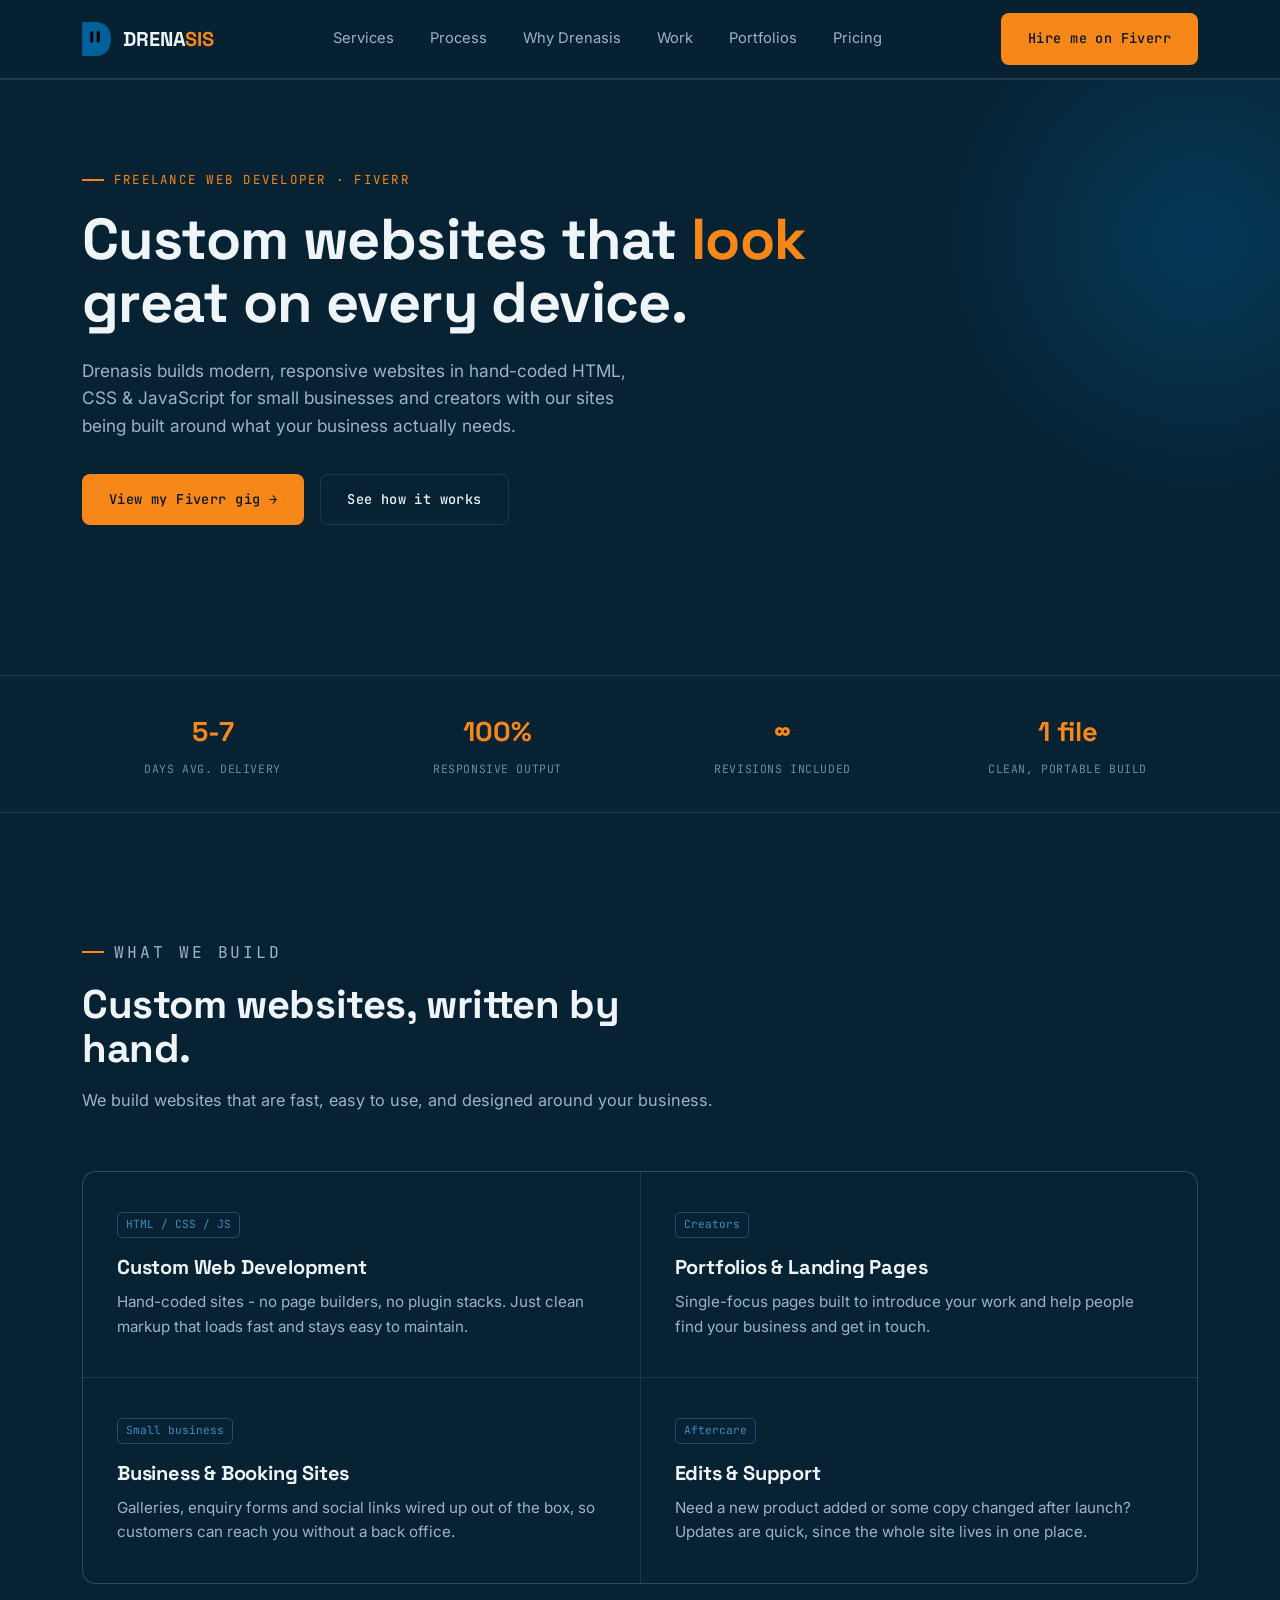
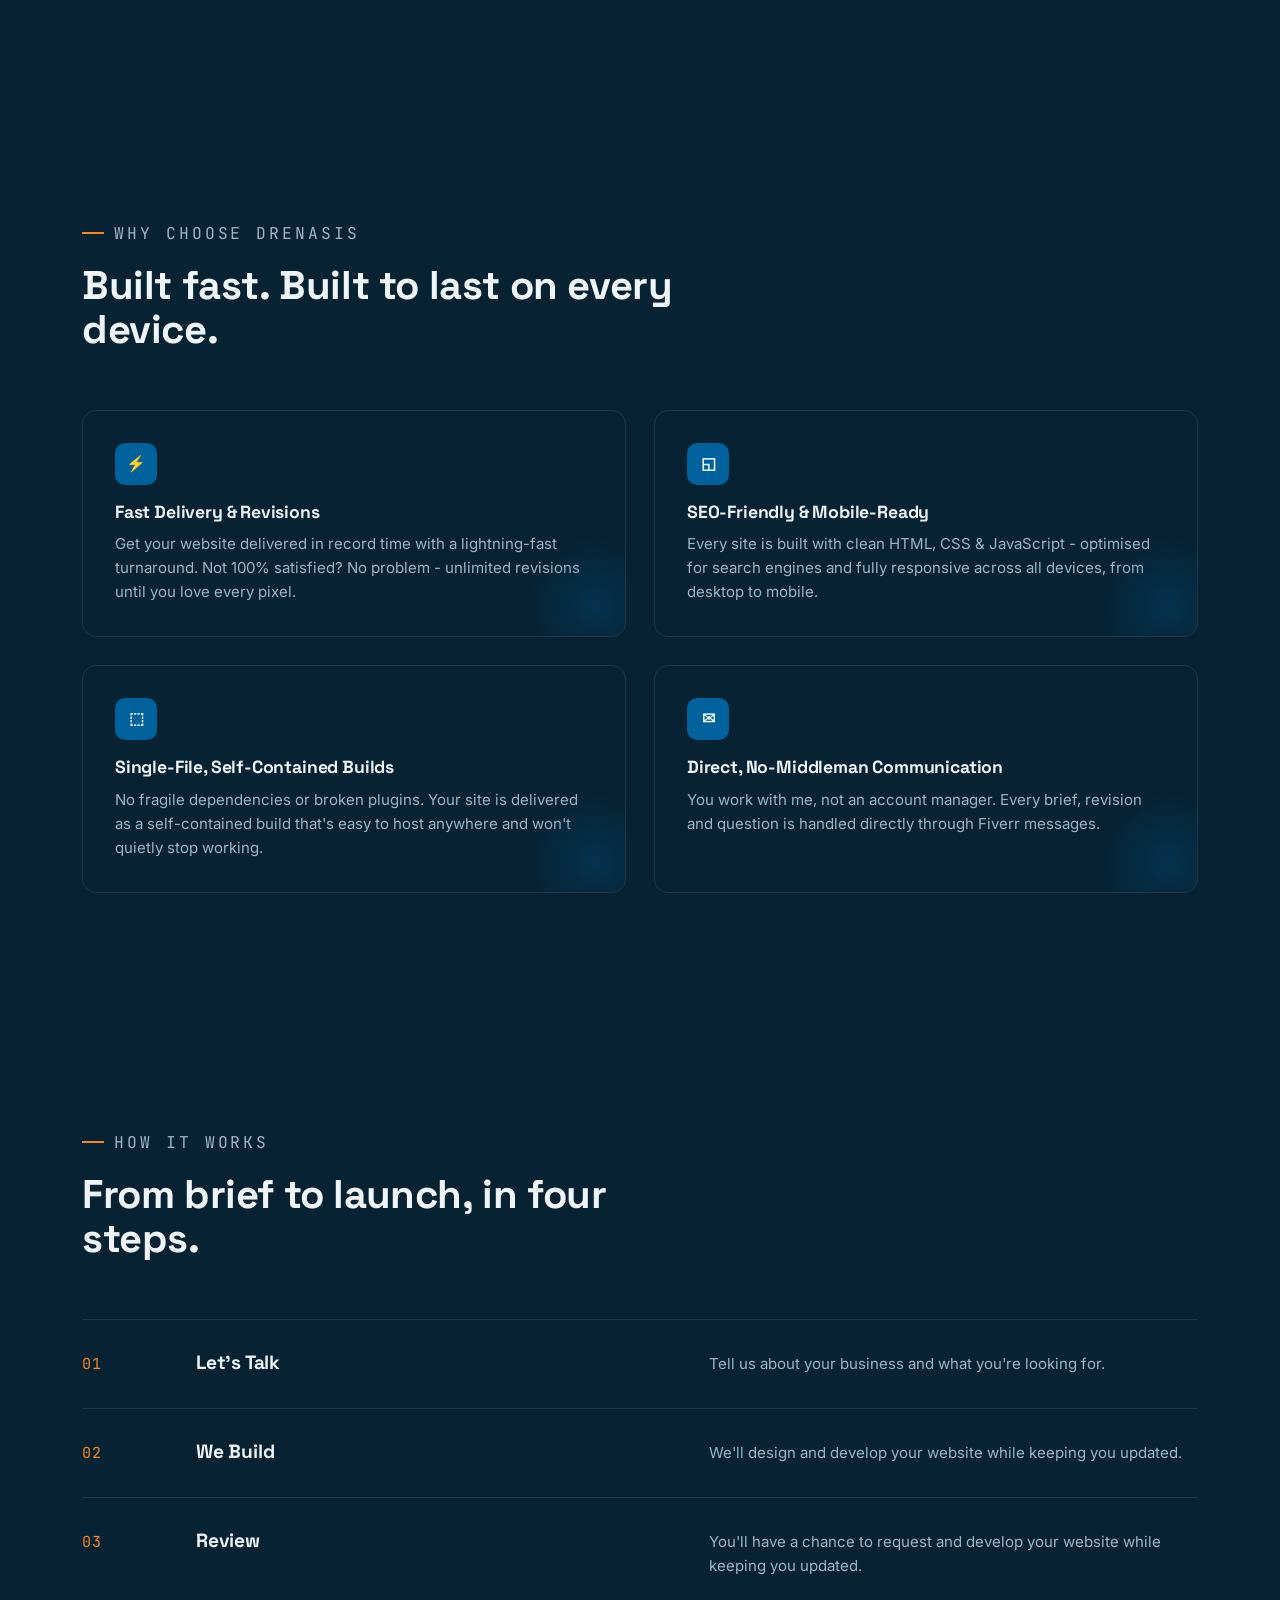
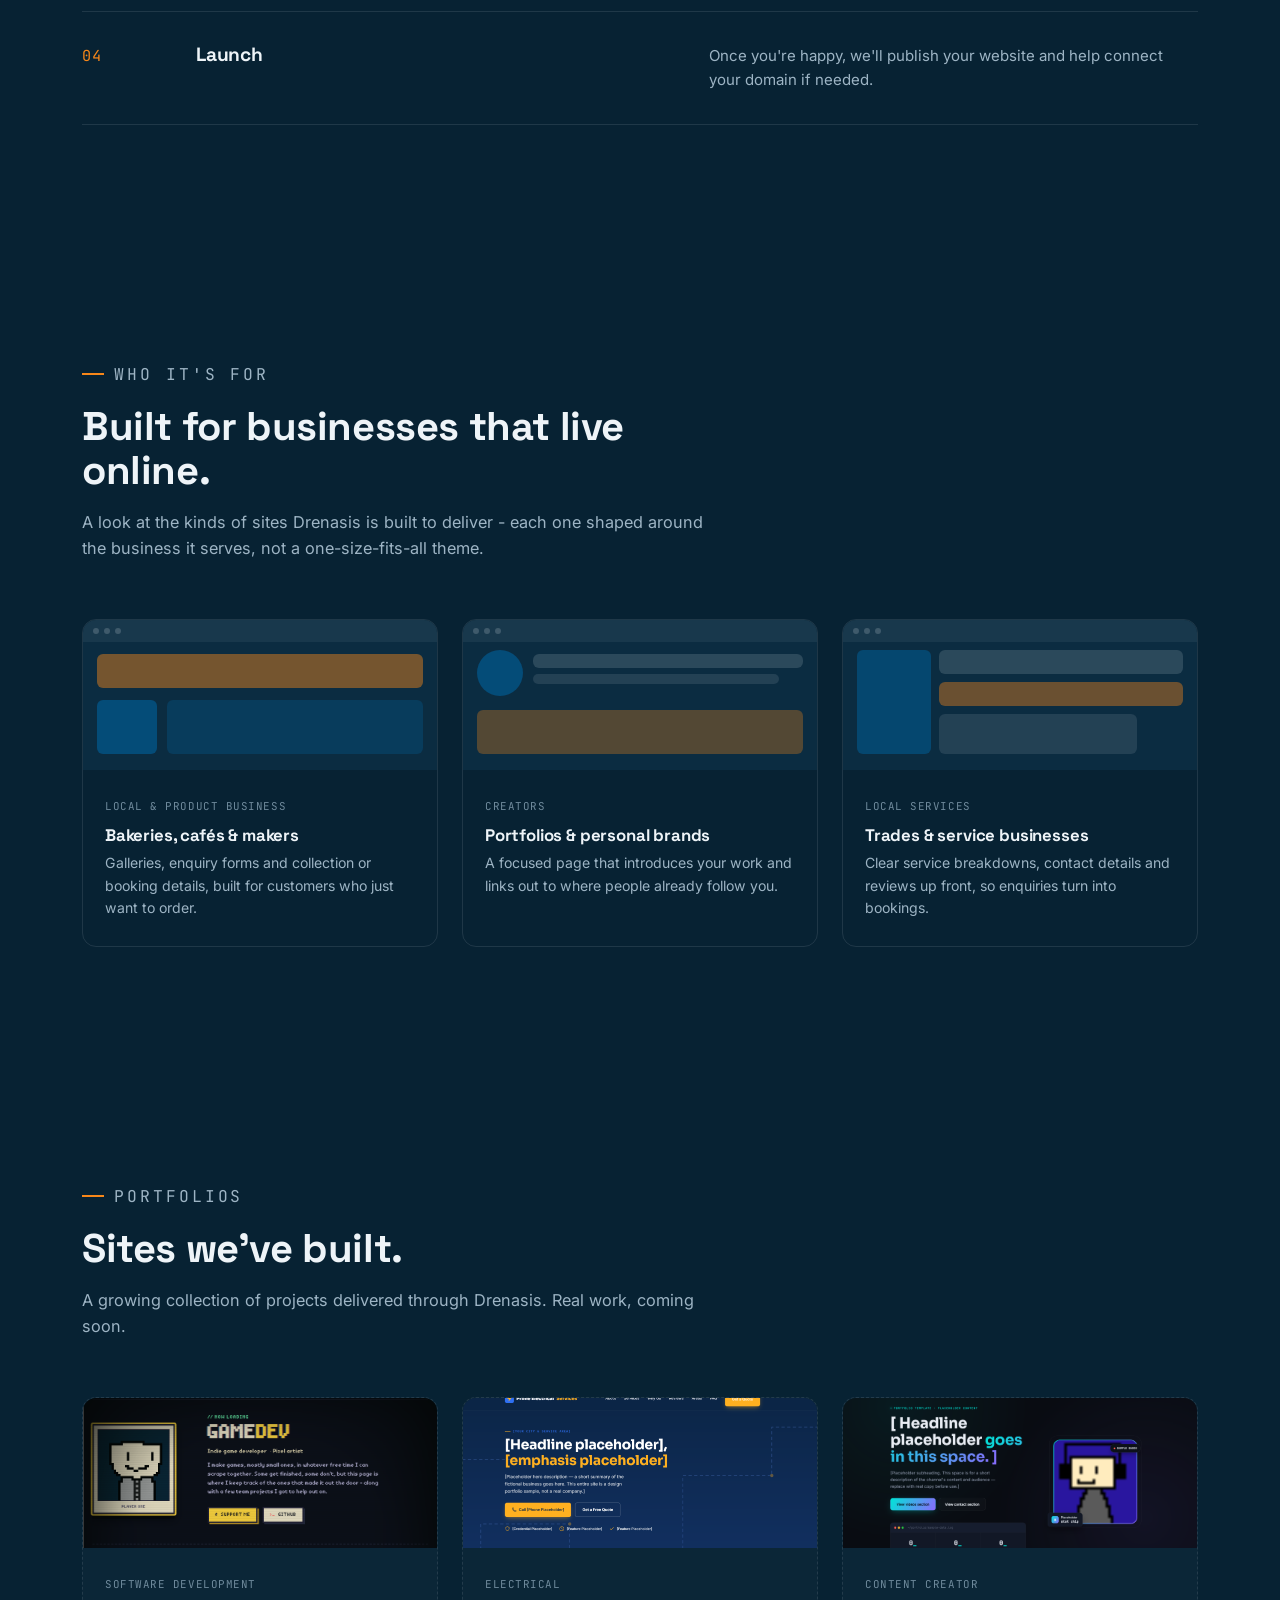
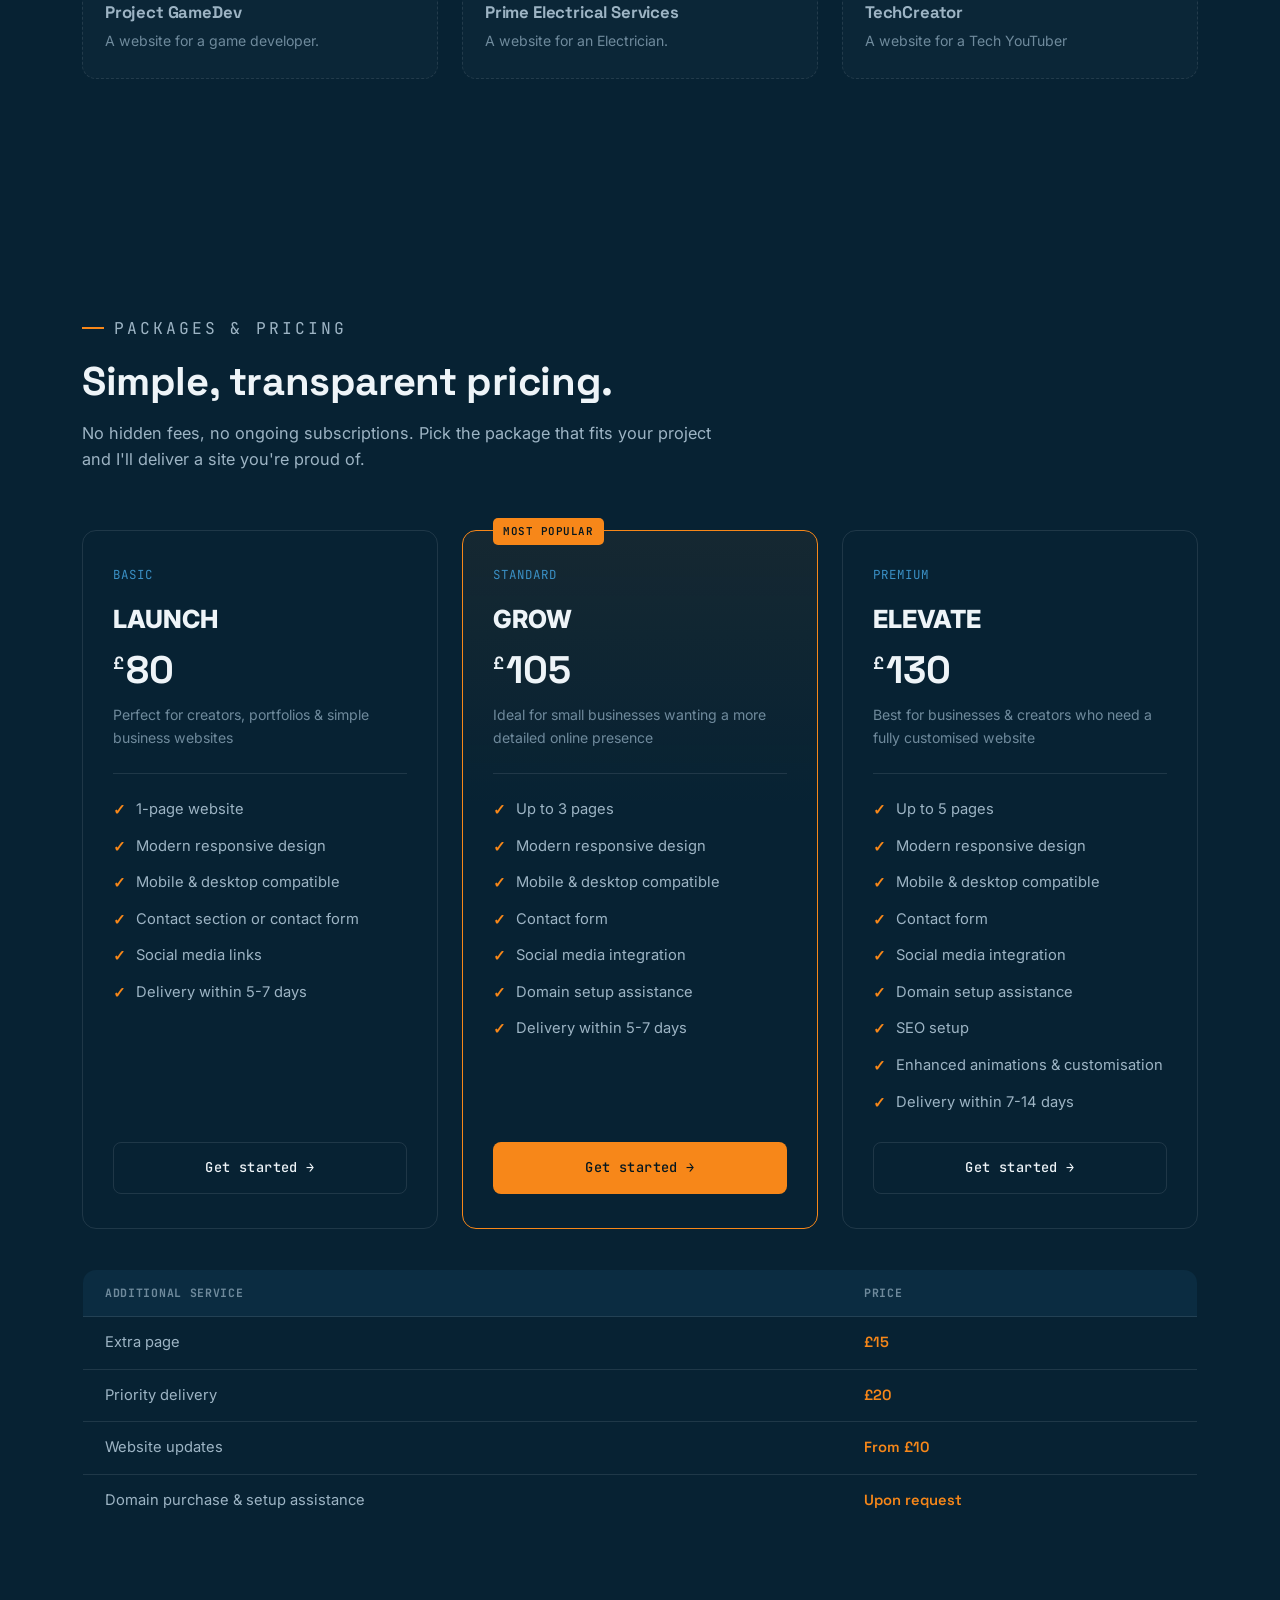
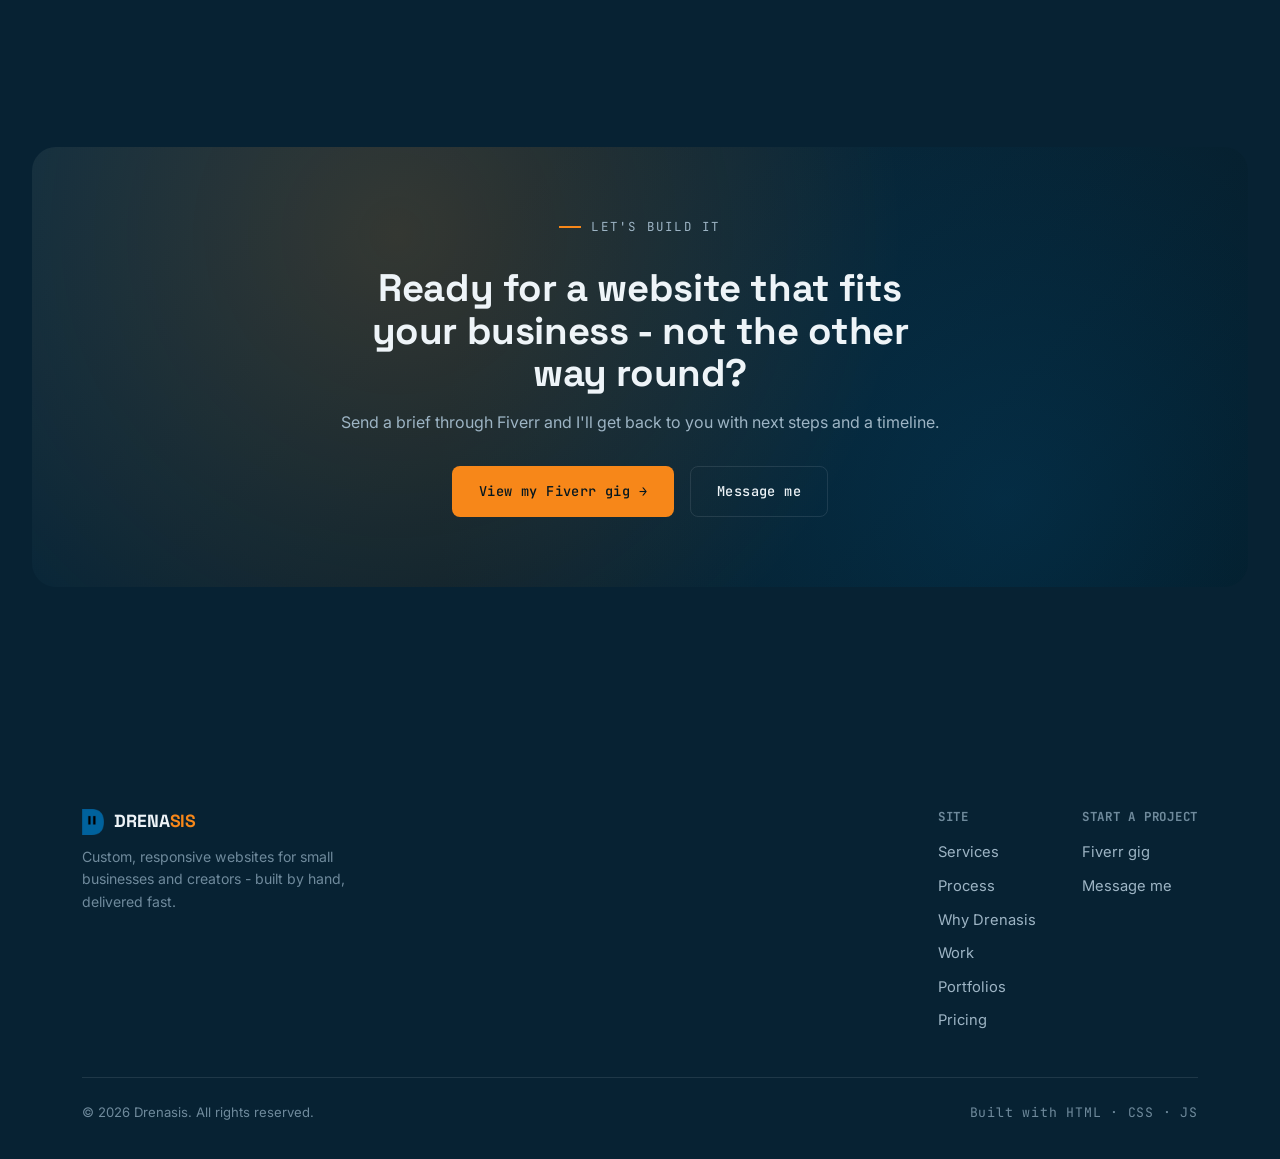
==== commit 68bf0ae9: "Update index.html" ====
--- a/index.html
+++ b/index.html
@@ -995,7 +995,7 @@
         </div>
           </a>
           
-          <a href="https://yt-techcreator.pages.dev" targer="_blank" rel="noopener noreferrer">
+          <a href="https://yt-techcreator.pages.dev" target="_blank" rel="noopener noreferrer">
         <div class="pf-card reveal">
             <div class="pf-thumb">
               <img src="techcreator-screenshot.png" alt="Project name" style="width:100%; height:100%; object-fit:cover;">
@@ -1025,7 +1025,8 @@
         <!-- BASIC -->
         <div class="price-card reveal">
           <p class="price-tier">Basic</p>
-          <div class="price-amount"><sup>£</sup>75</div>
+          <p style="font-weight: 800; font-size: 25px;">LAUNCH</p>
+          <div class="price-amount"><sup>£</sup>80</div>
           <p class="price-scope">Perfect for creators, portfolios &amp; simple business websites</p>
           <ul class="price-features">
             <li>1-page website</li>
@@ -1042,7 +1043,8 @@
         <div class="price-card featured reveal">
           <span class="price-badge">Most popular</span>
           <p class="price-tier">Standard</p>
-          <div class="price-amount"><sup>£</sup>100</div>
+          <p style="font-weight: 800; font-size: 25px;">GROW</p>
+          <div class="price-amount"><sup>£</sup>105</div>
           <p class="price-scope">Ideal for small businesses wanting a more detailed online presence</p>
           <ul class="price-features">
             <li>Up to 3 pages</li>
@@ -1059,7 +1061,8 @@
         <!-- PREMIUM -->
         <div class="price-card reveal">
           <p class="price-tier">Premium</p>
-          <div class="price-amount"><sup>£</sup>125</div>
+          <p style="font-weight: 800; font-size: 25px;">ELEVATE</p>
+          <div class="price-amount"><sup>£</sup>130</div>
           <p class="price-scope">Best for businesses &amp; creators who need a fully customised website</p>
           <ul class="price-features">
             <li>Up to 5 pages</li>
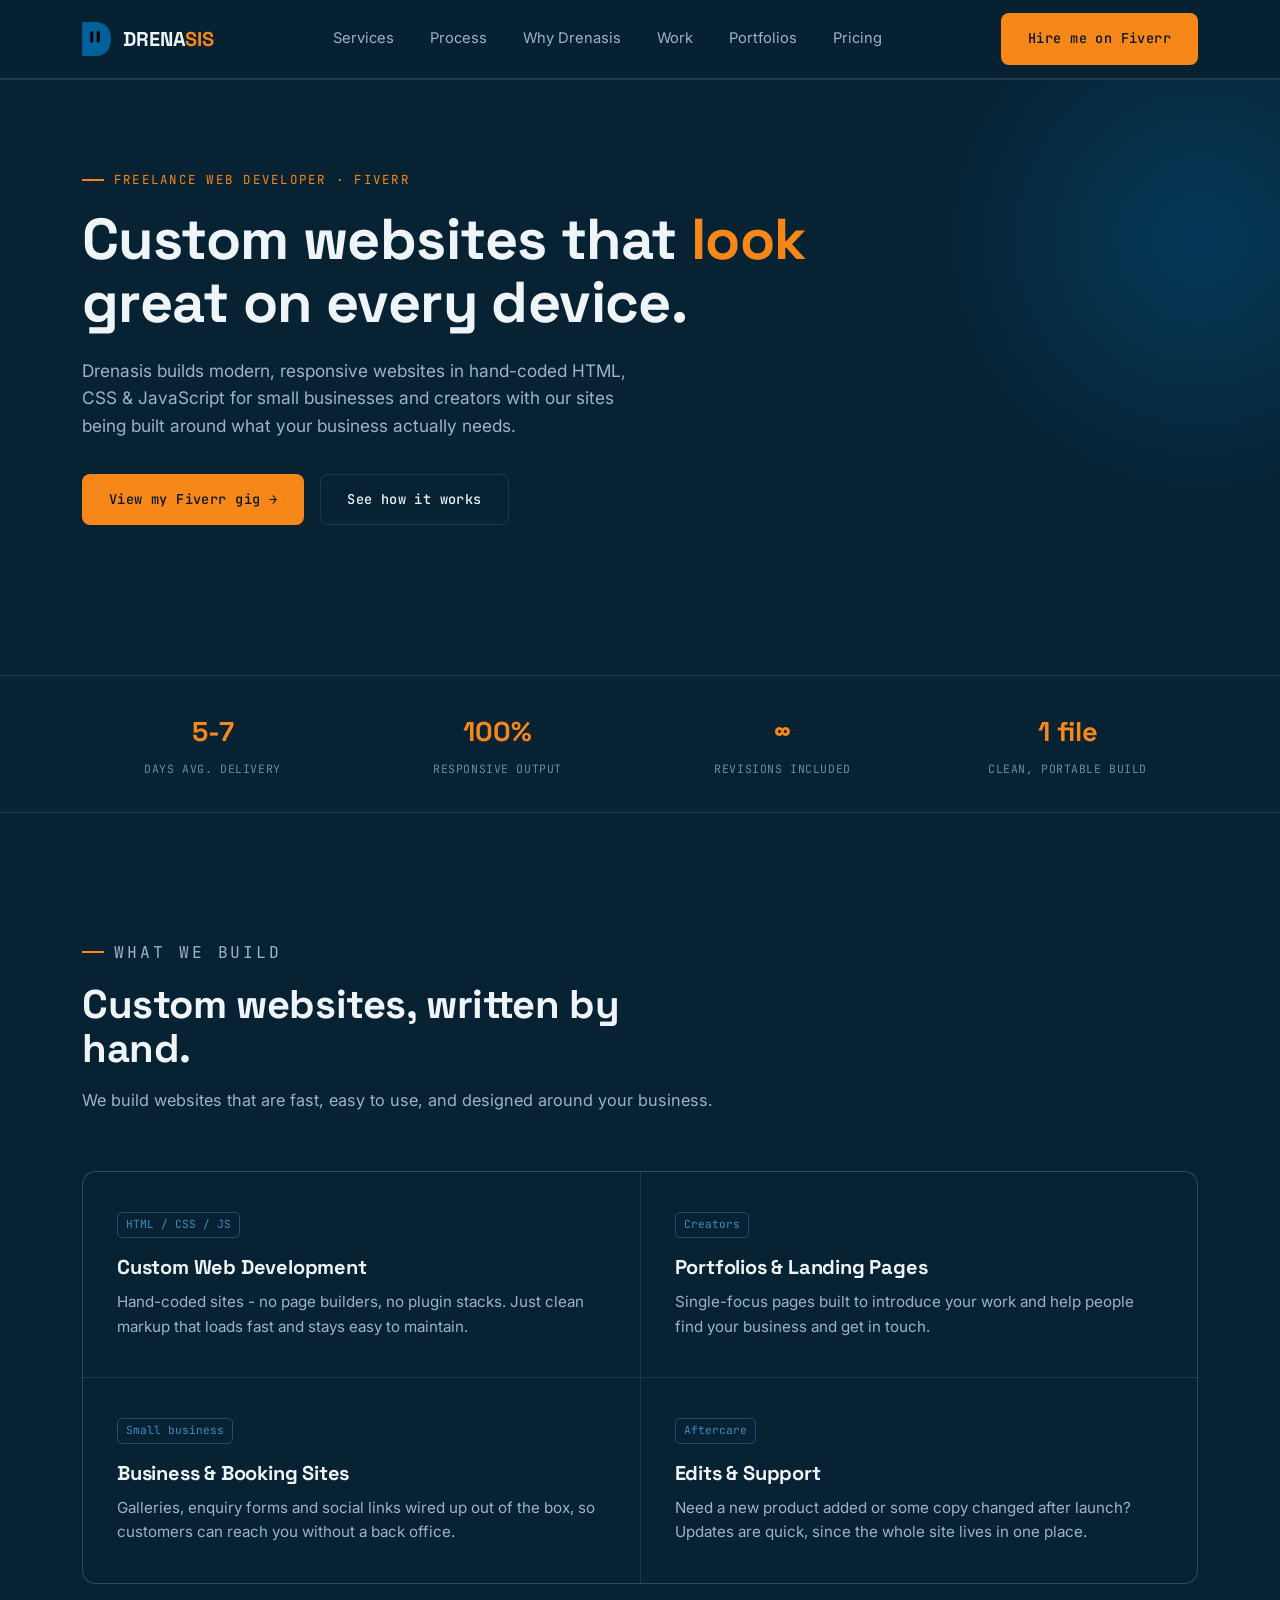
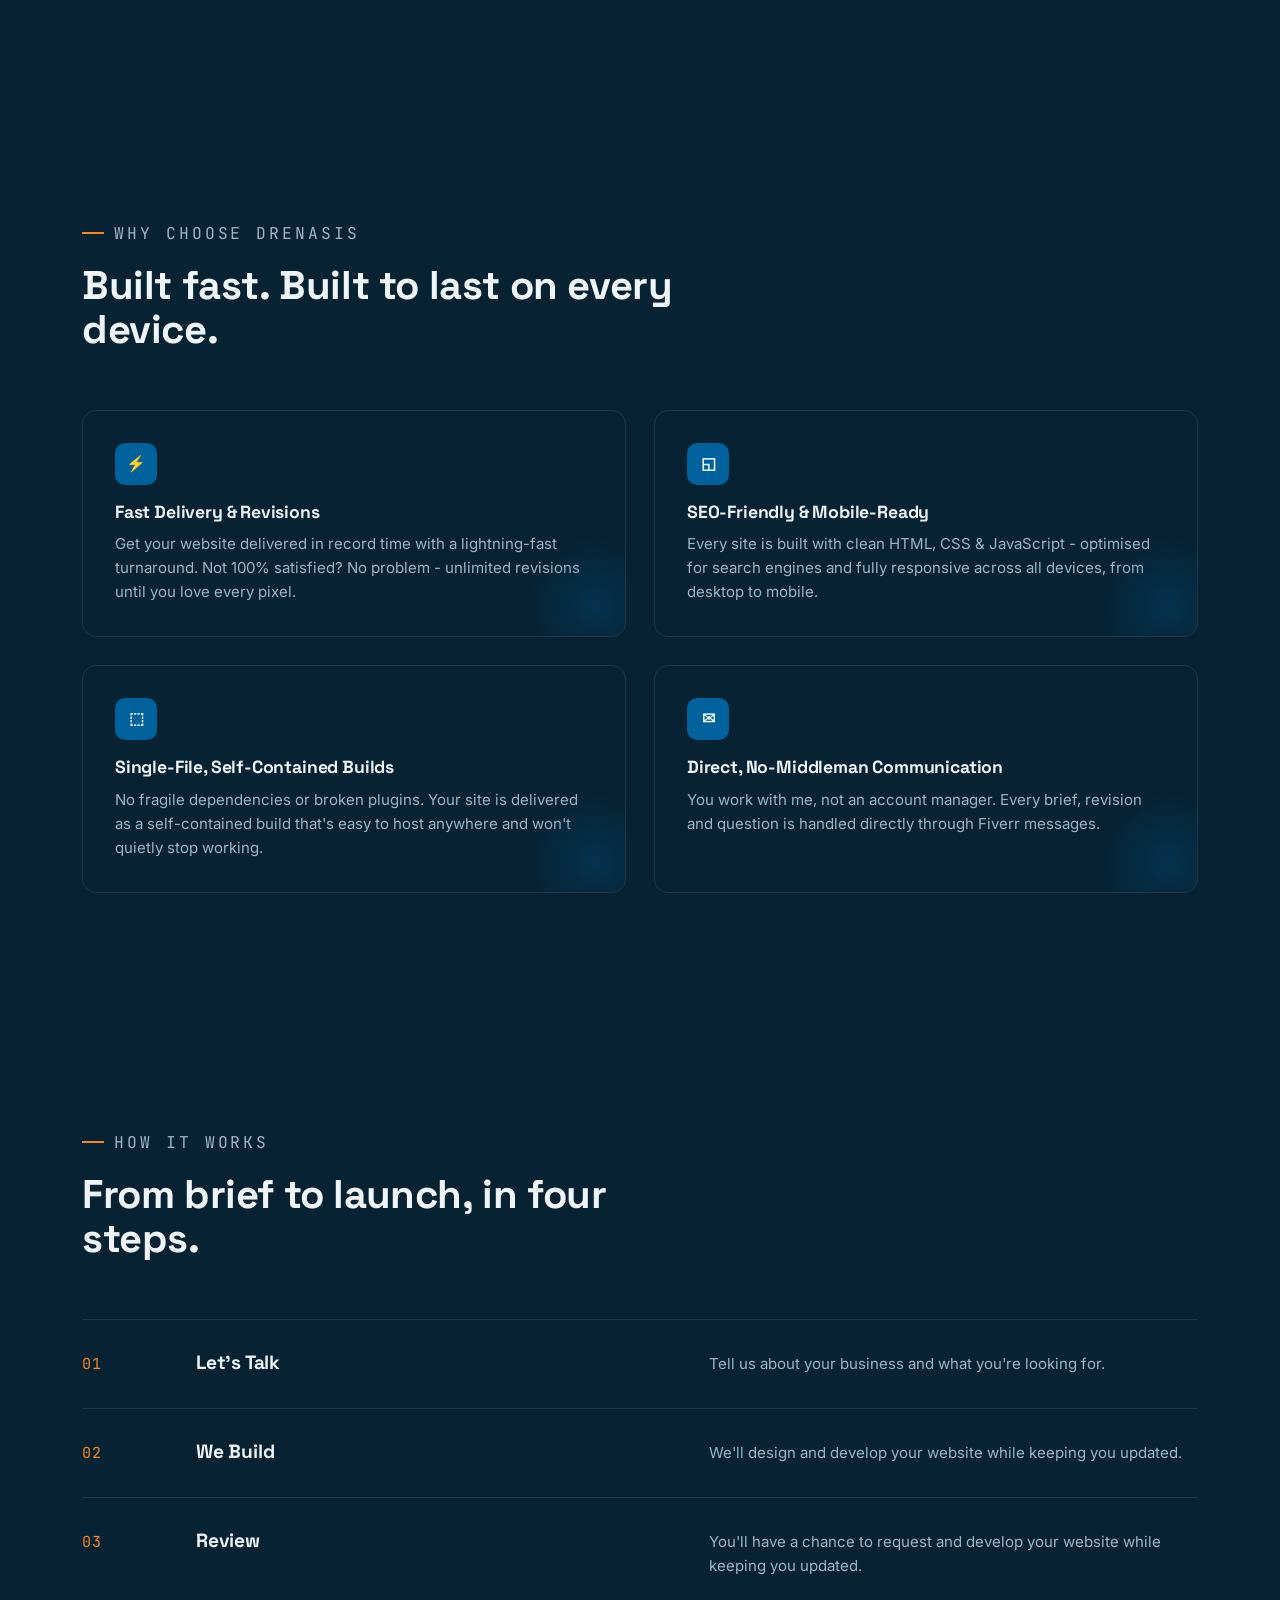
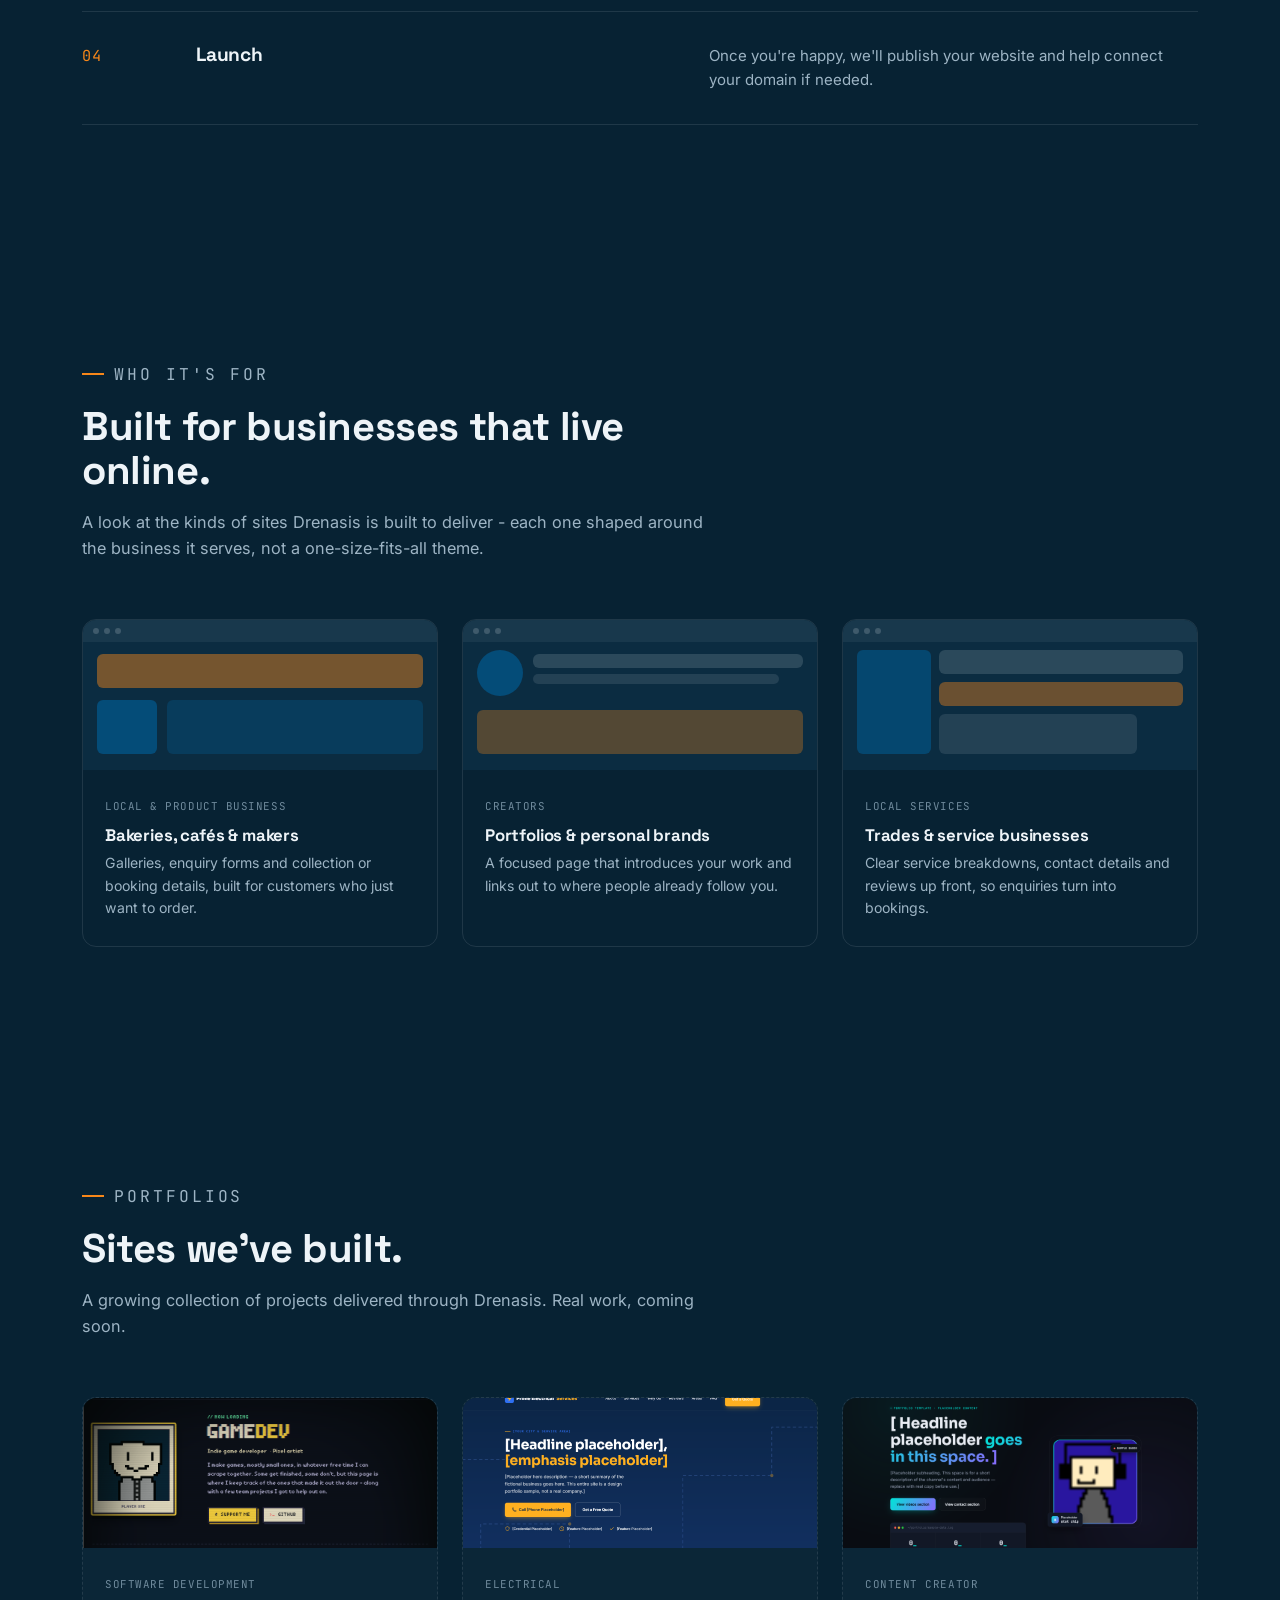
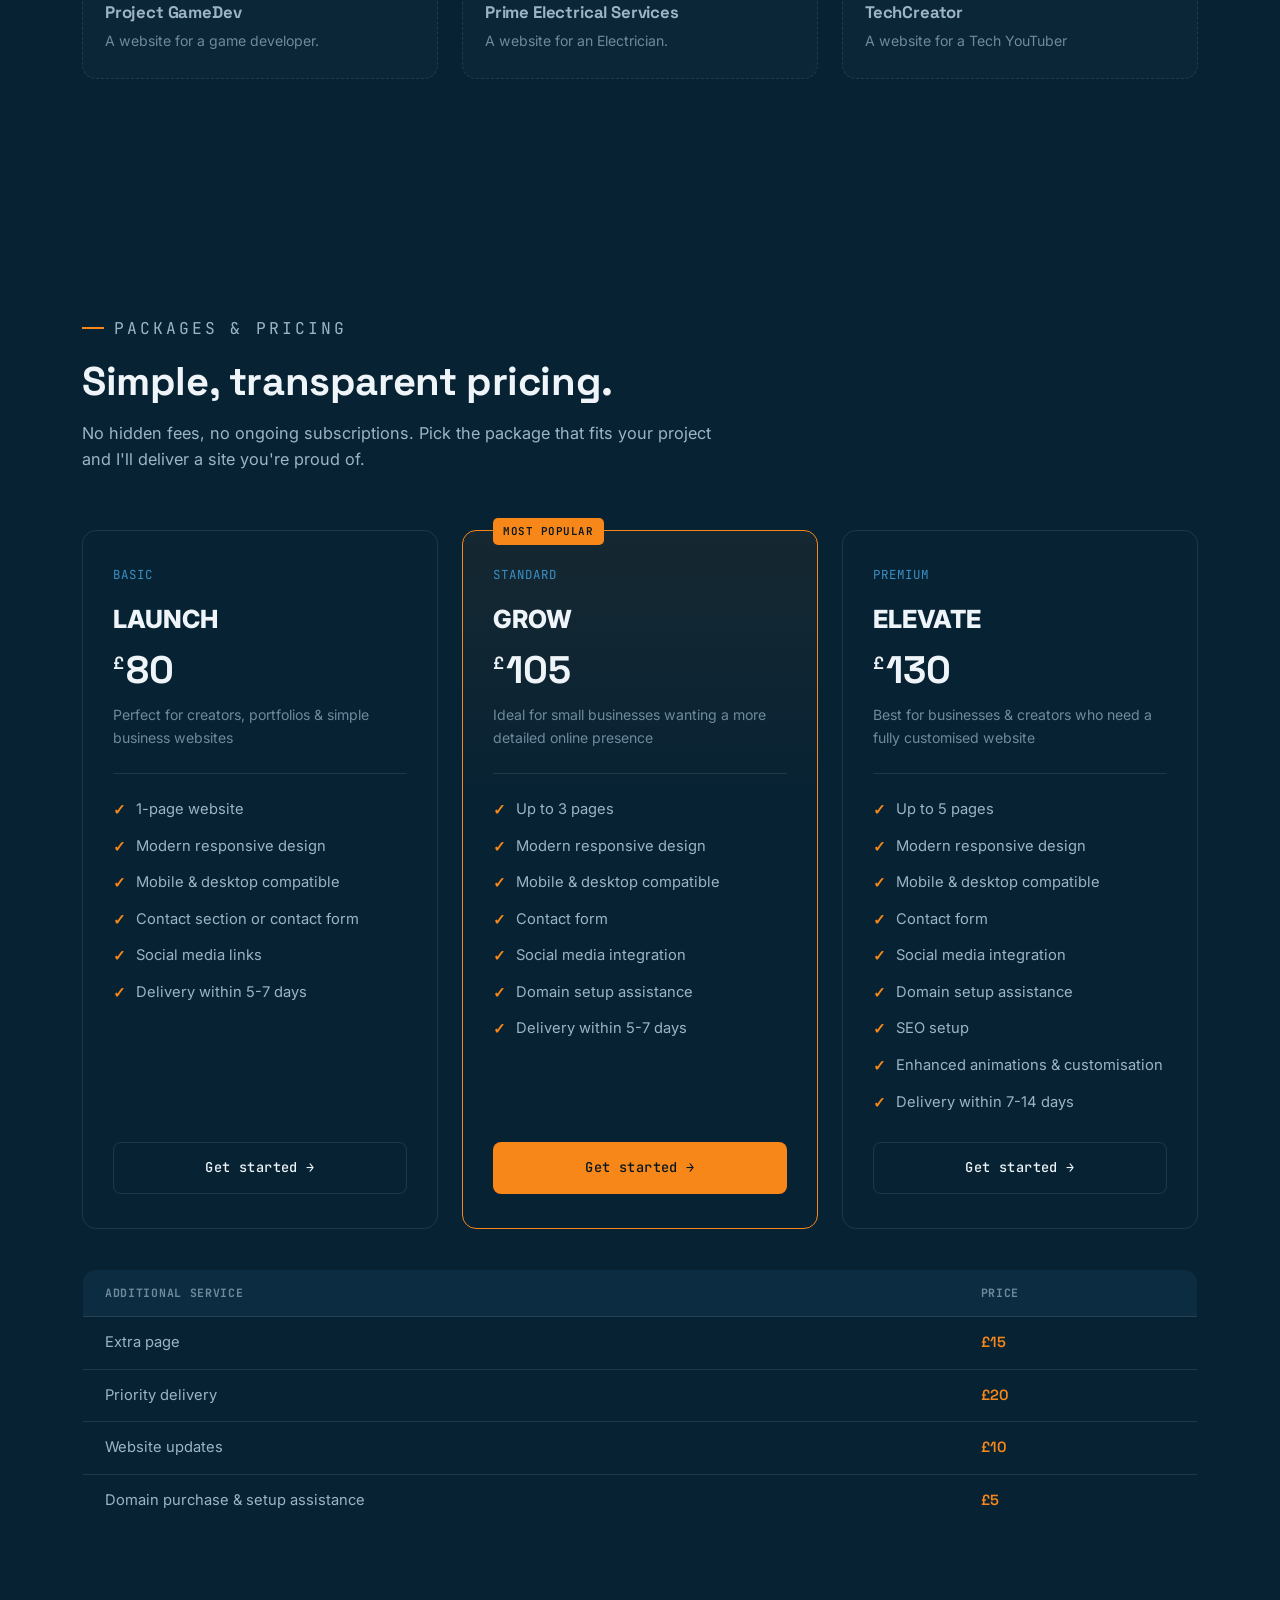
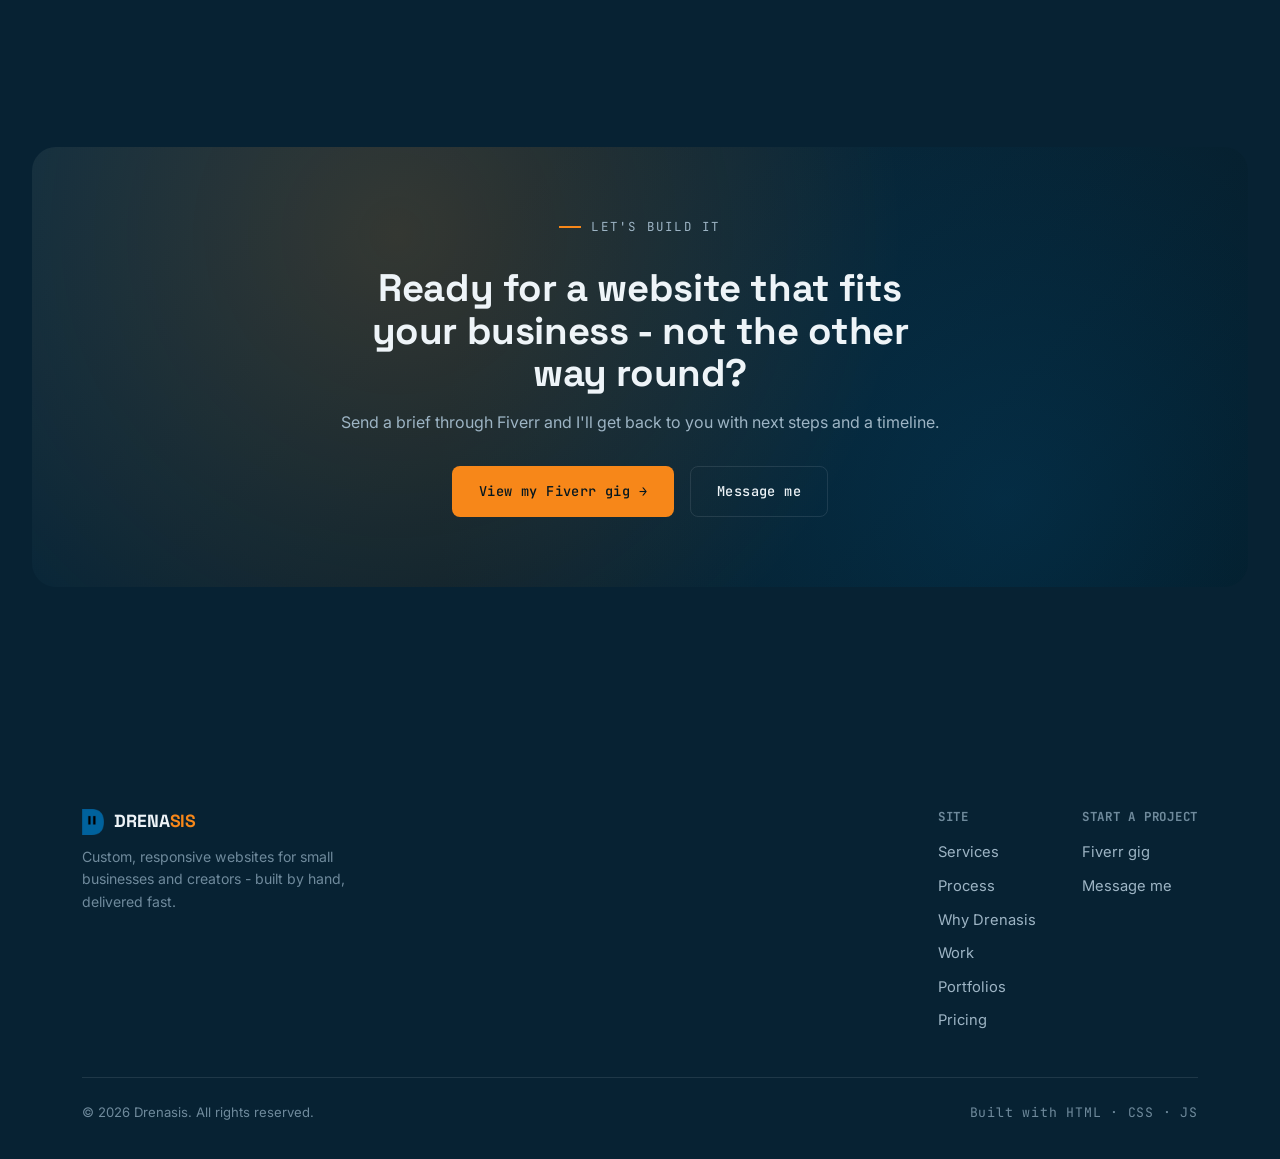
==== commit 5c319080: "Update index.html" ====
--- a/index.html
+++ b/index.html
@@ -1099,11 +1099,11 @@
           </tr>
           <tr>
             <td>Website updates</td>
-            <td>From £10</td>
+            <td>£10</td>
           </tr>
           <tr>
             <td>Domain purchase &amp; setup assistance</td>
-            <td>Upon request</td>
+            <td>£5</td>
           </tr>
         </tbody>
       </table>
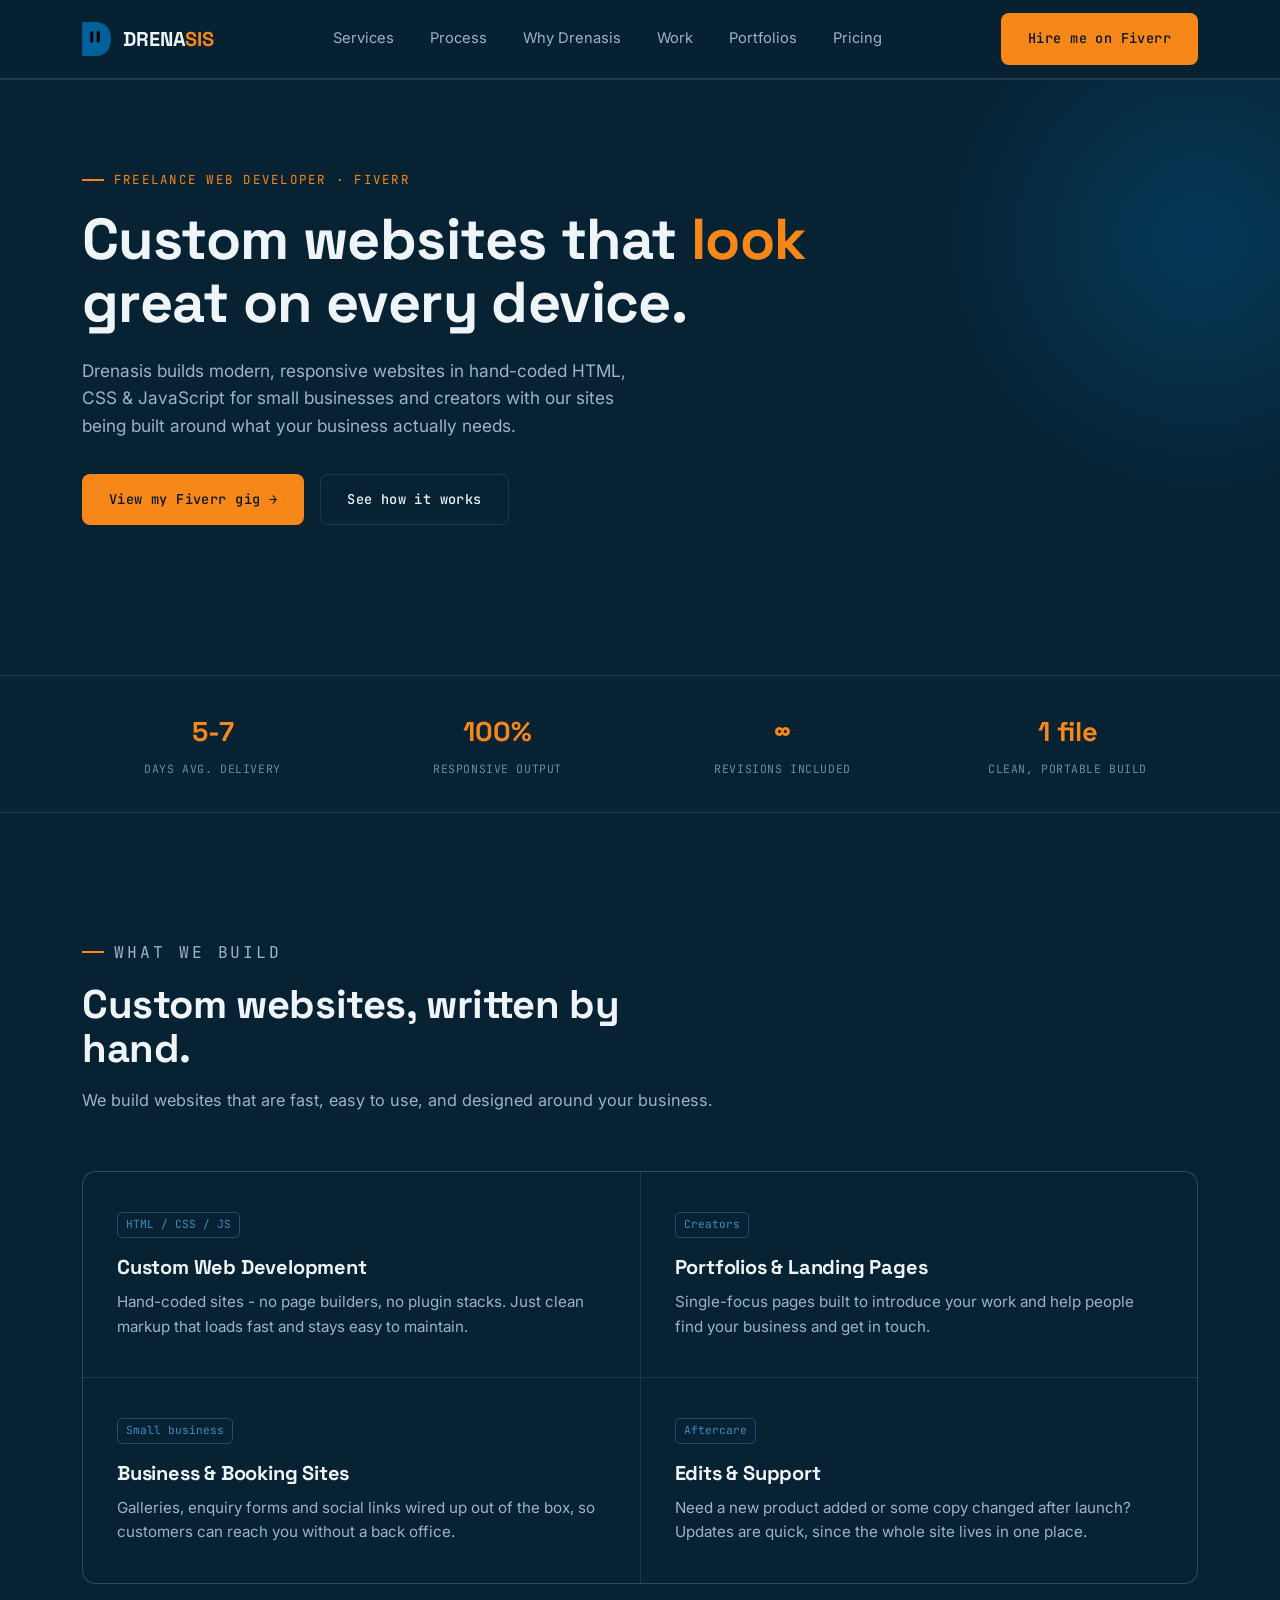
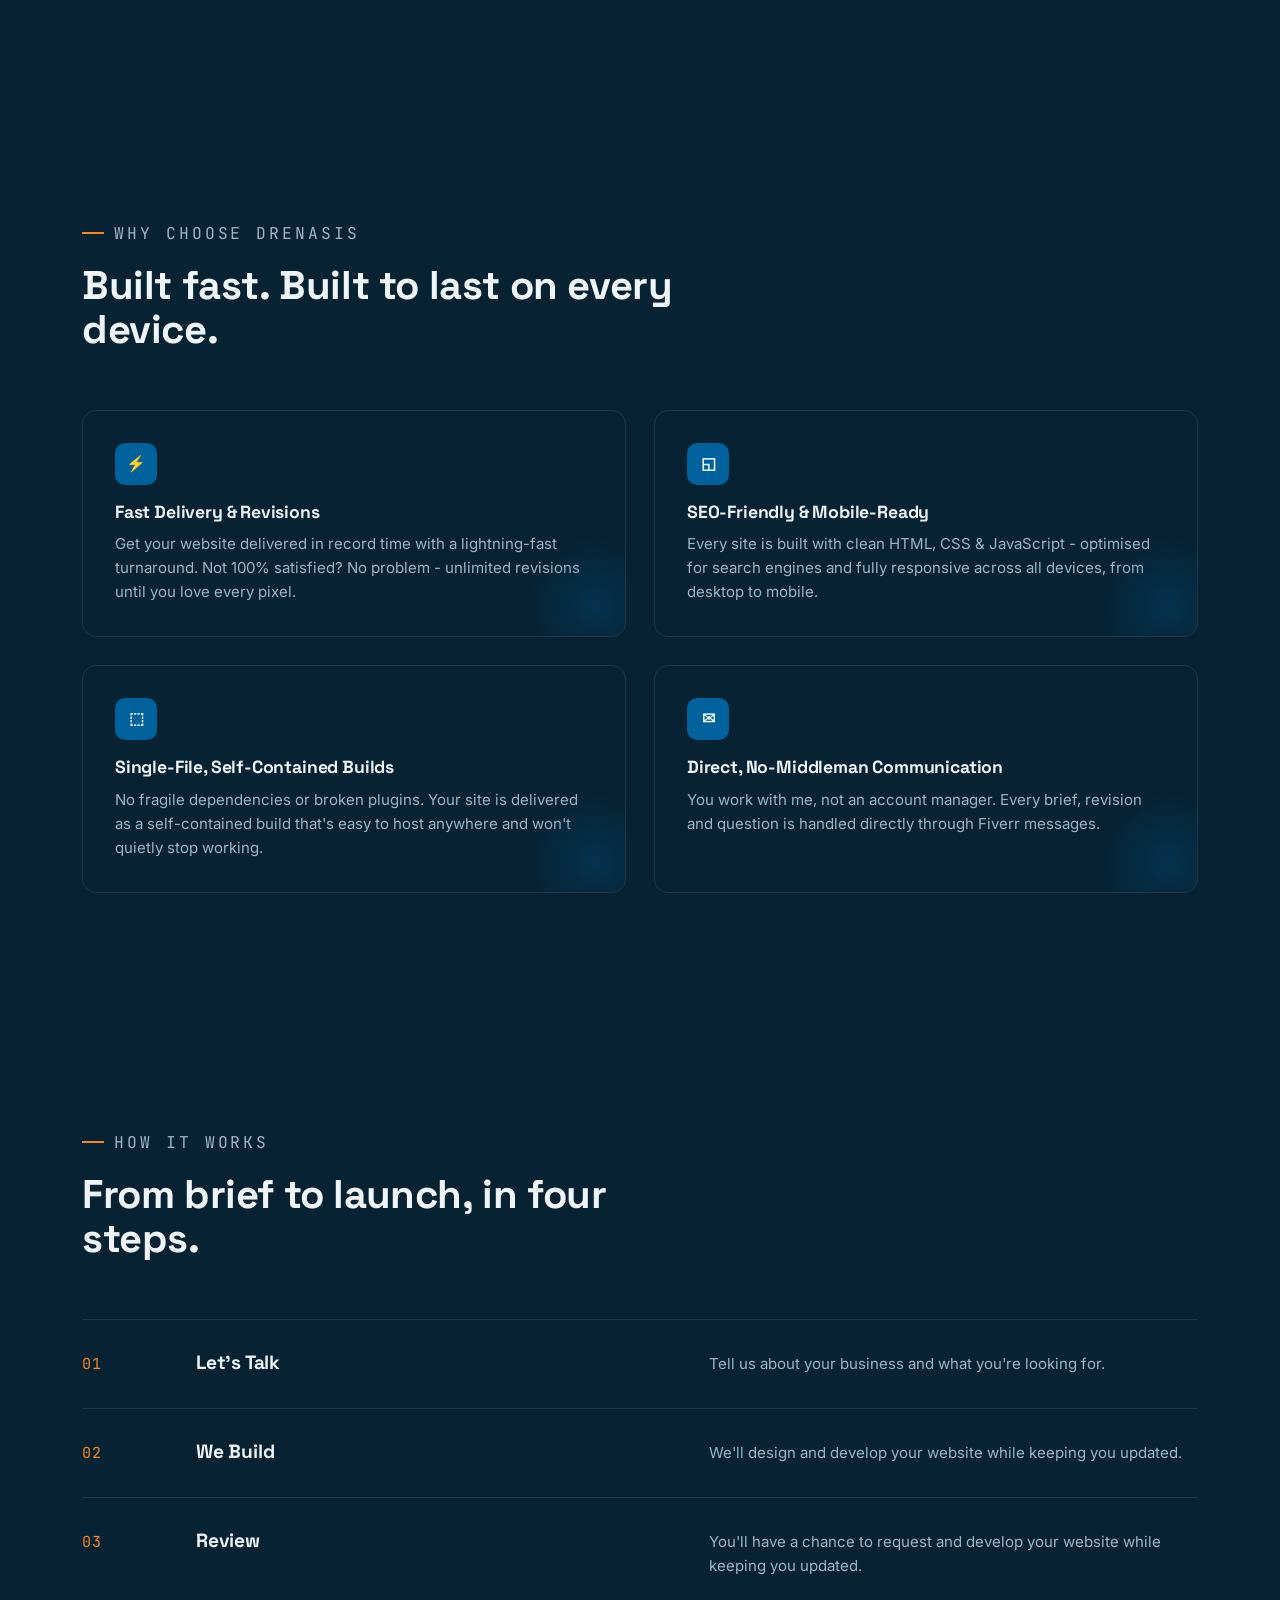
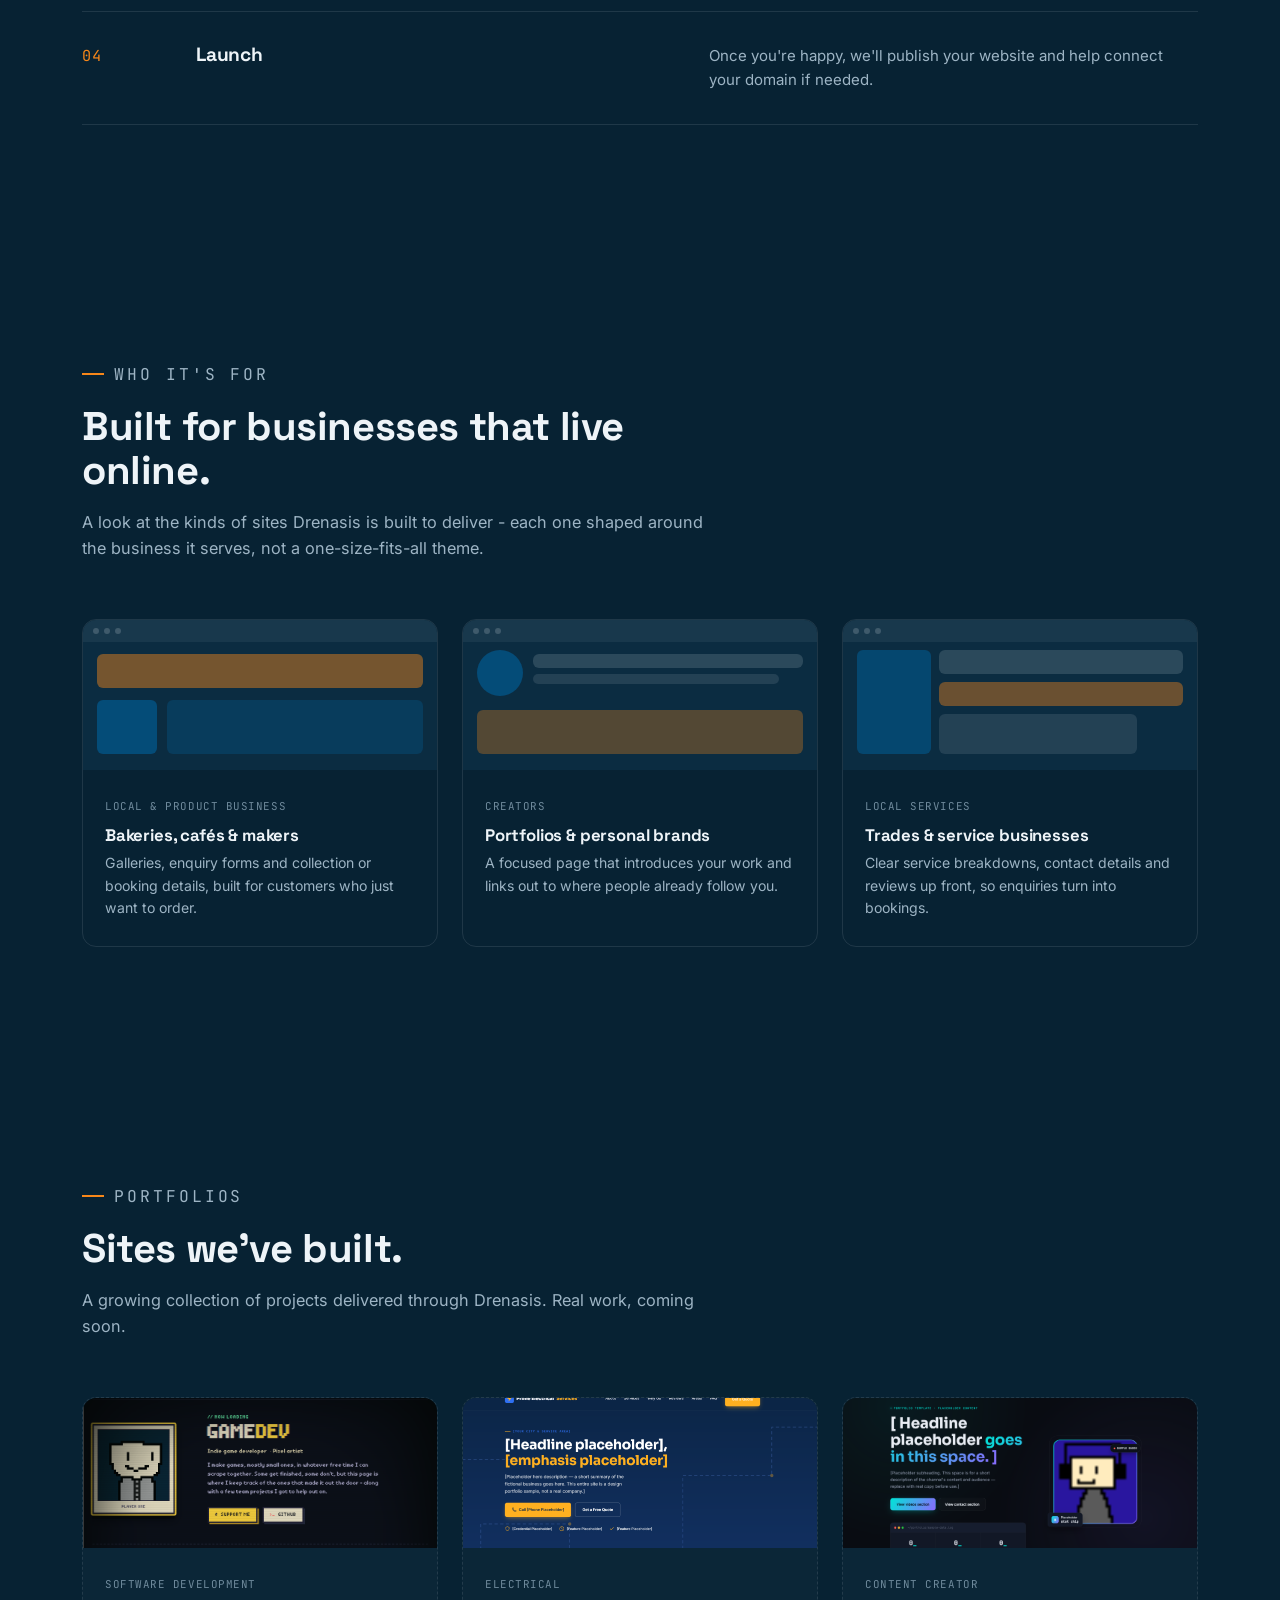
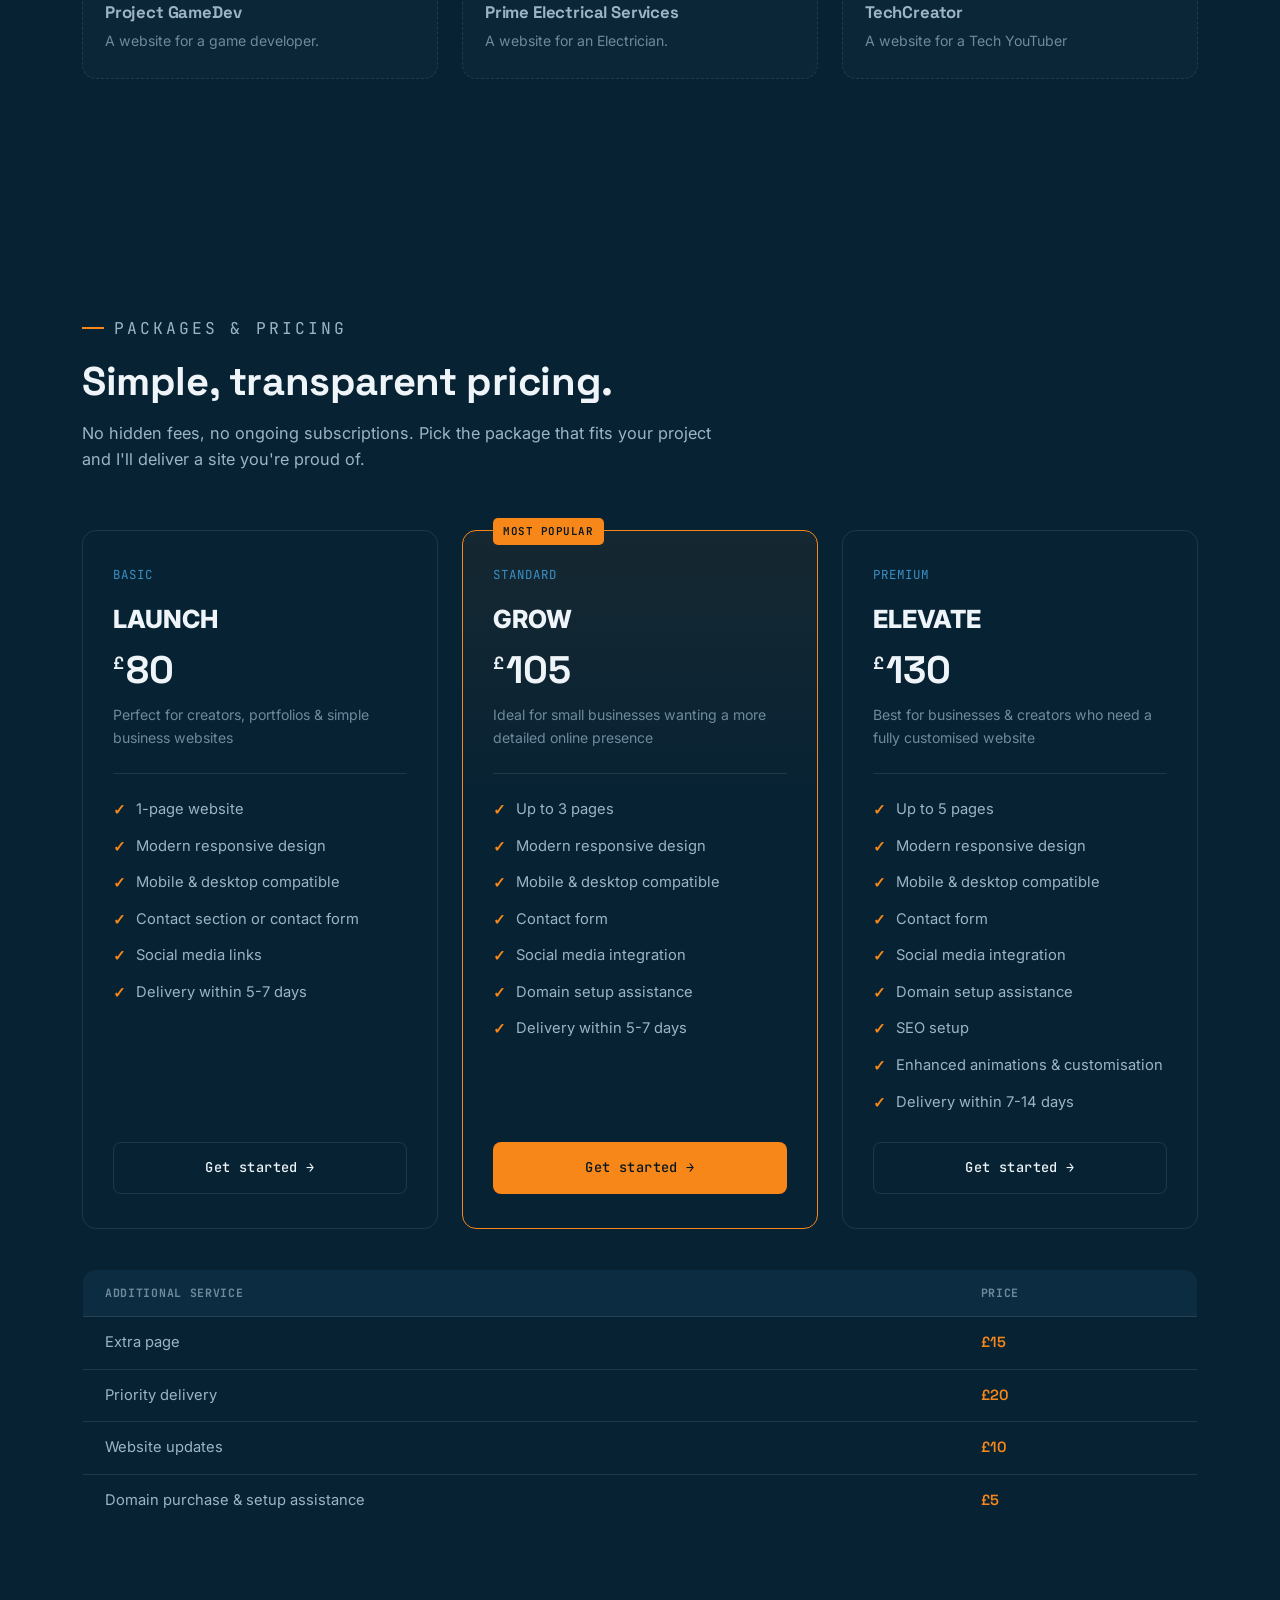
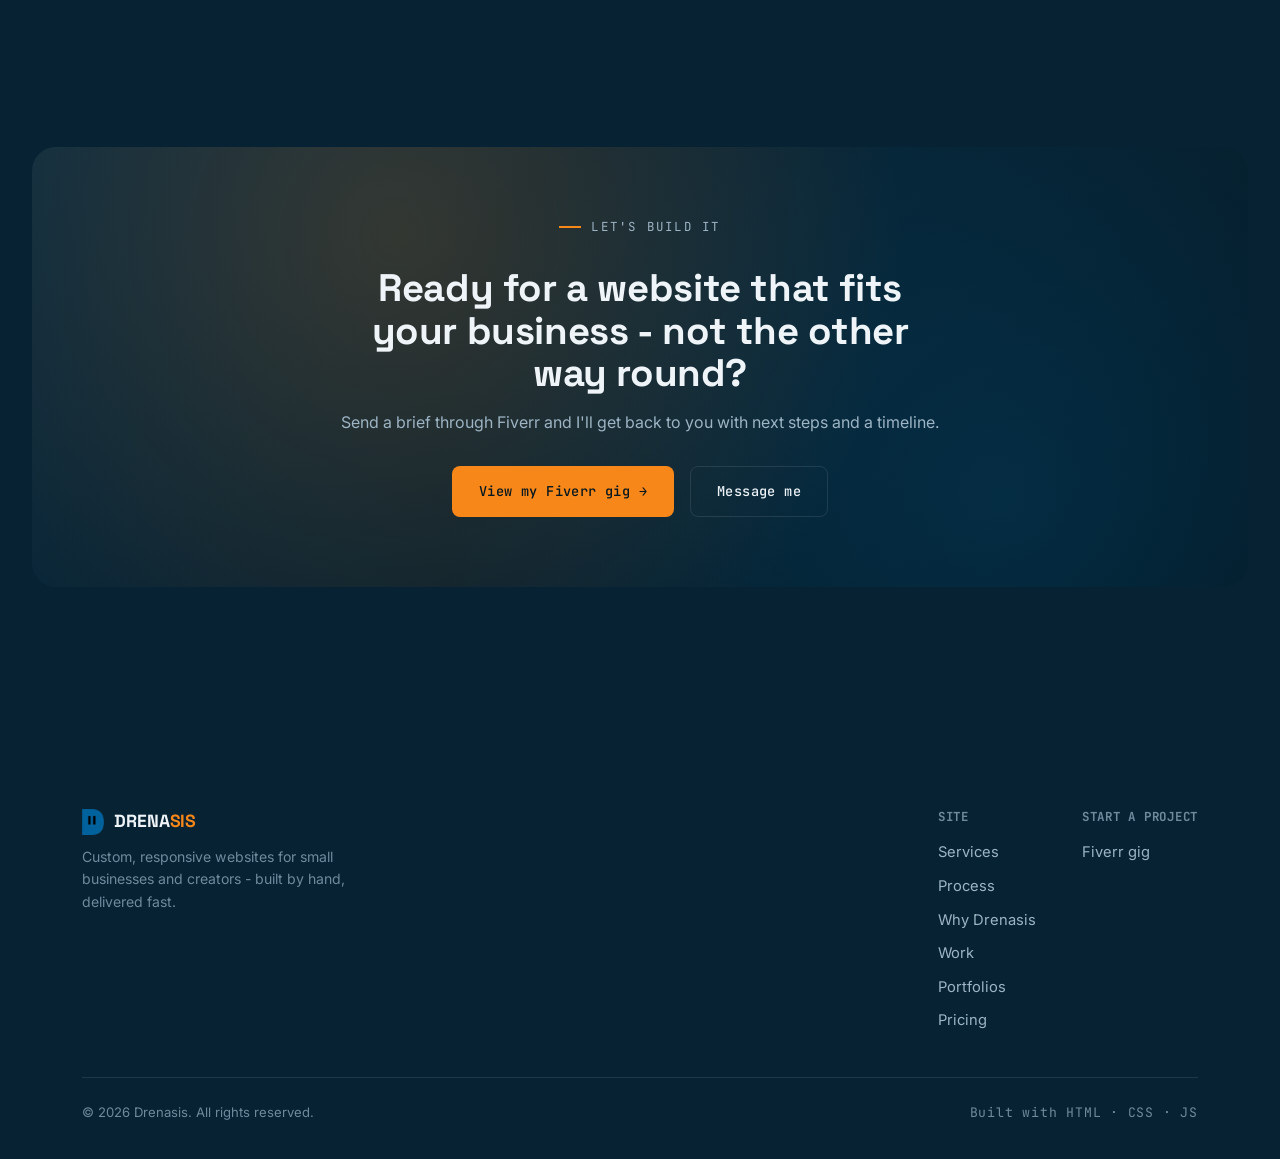
==== commit f089c5c2: "the finals, just beat it by michael jordan" ====
--- a/index.html
+++ b/index.html
@@ -1149,8 +1149,7 @@
         </div>
         <div class="footer-col">
           <h4>Start a project</h4>
-          <a href="#contact">Fiverr gig</a>
-          <a href="#contact">Message me</a>
+          <a href="https://www.fiverr.com/s/o83VNBG">Fiverr gig</a>
         </div>
       </div>
     </div>
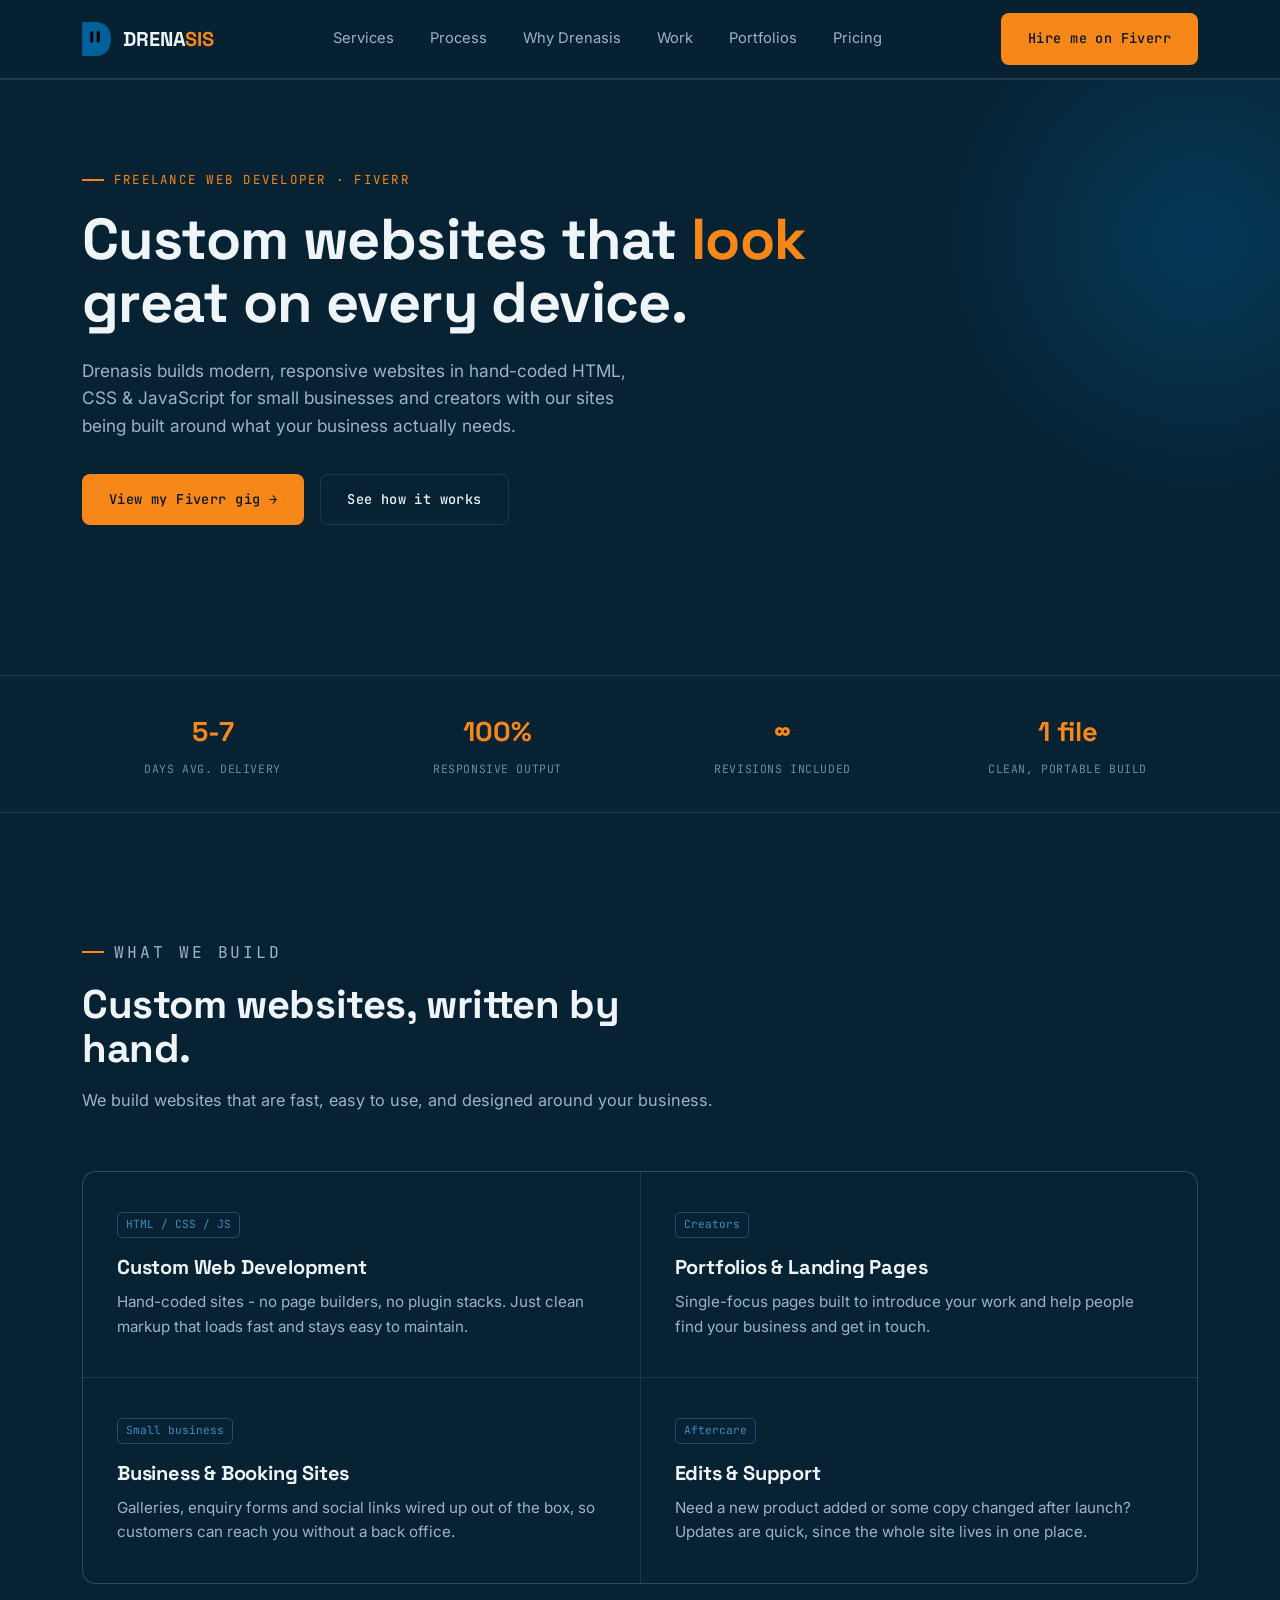
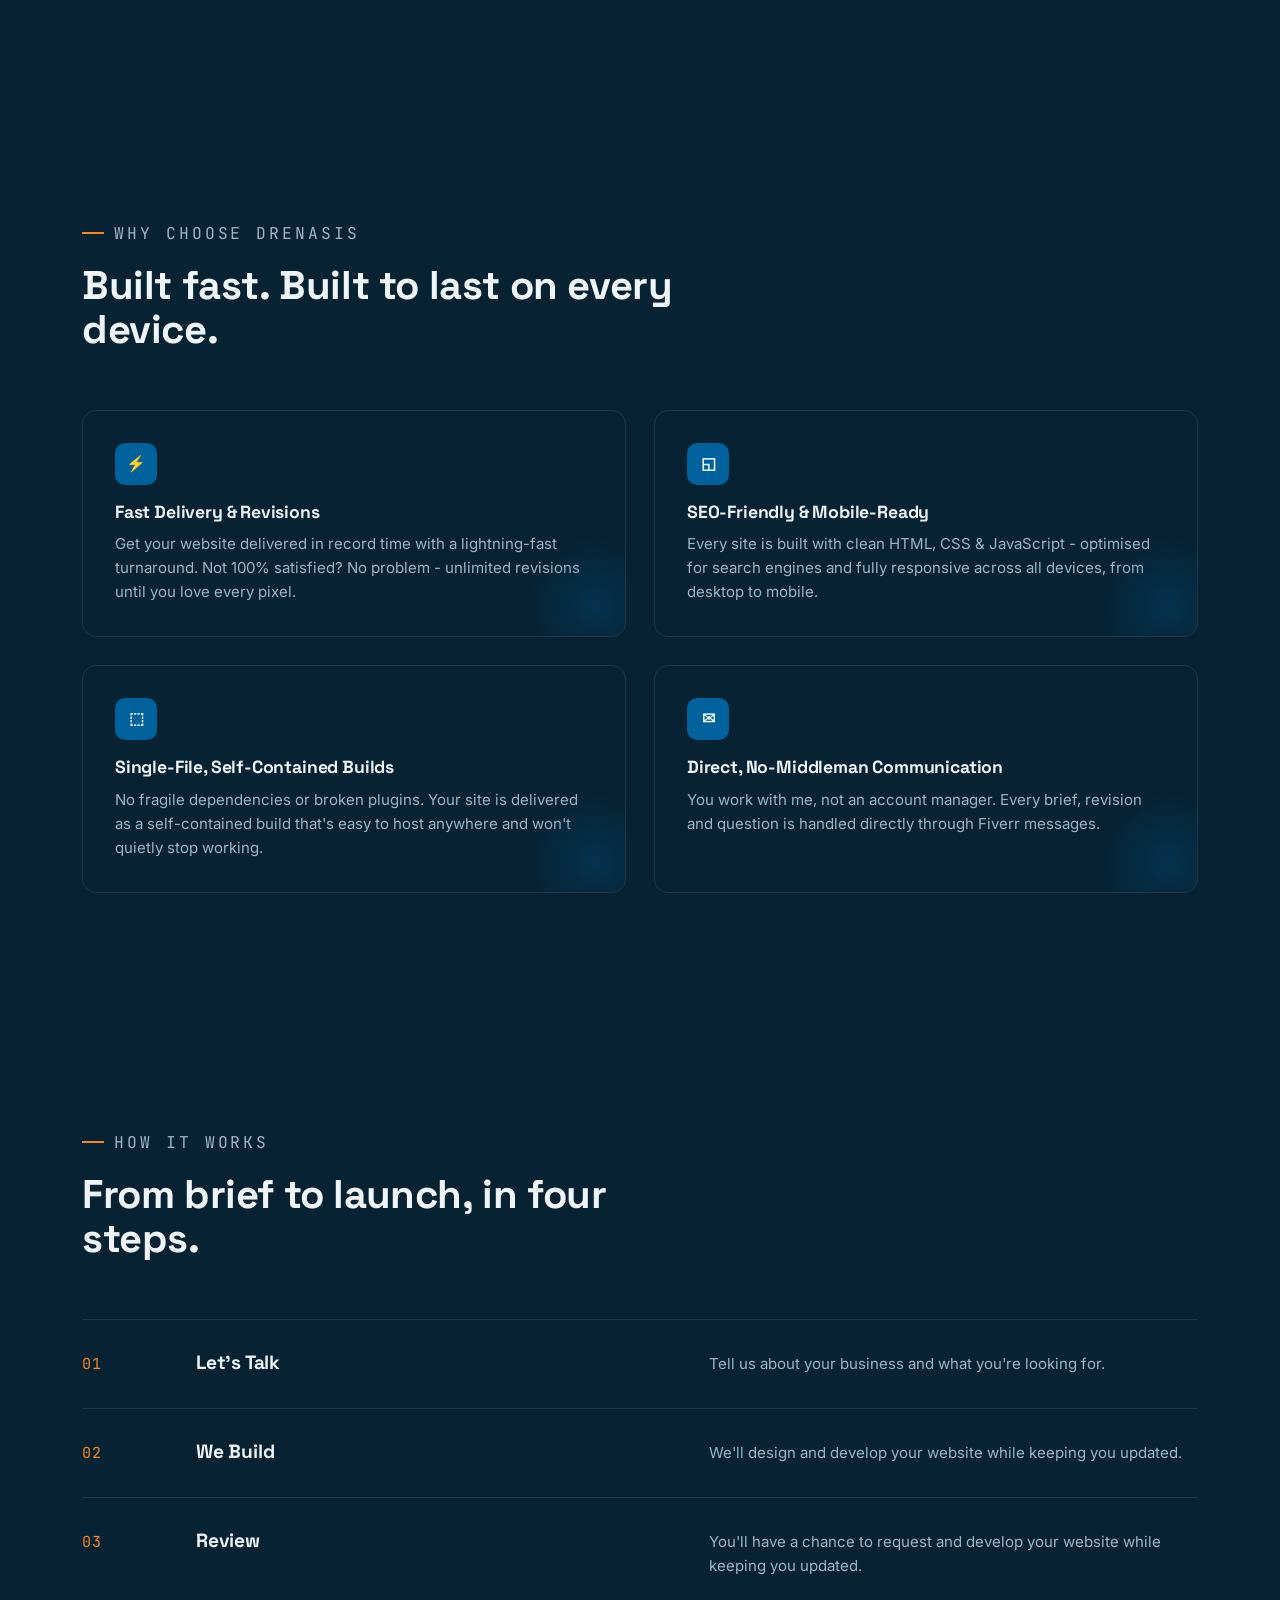
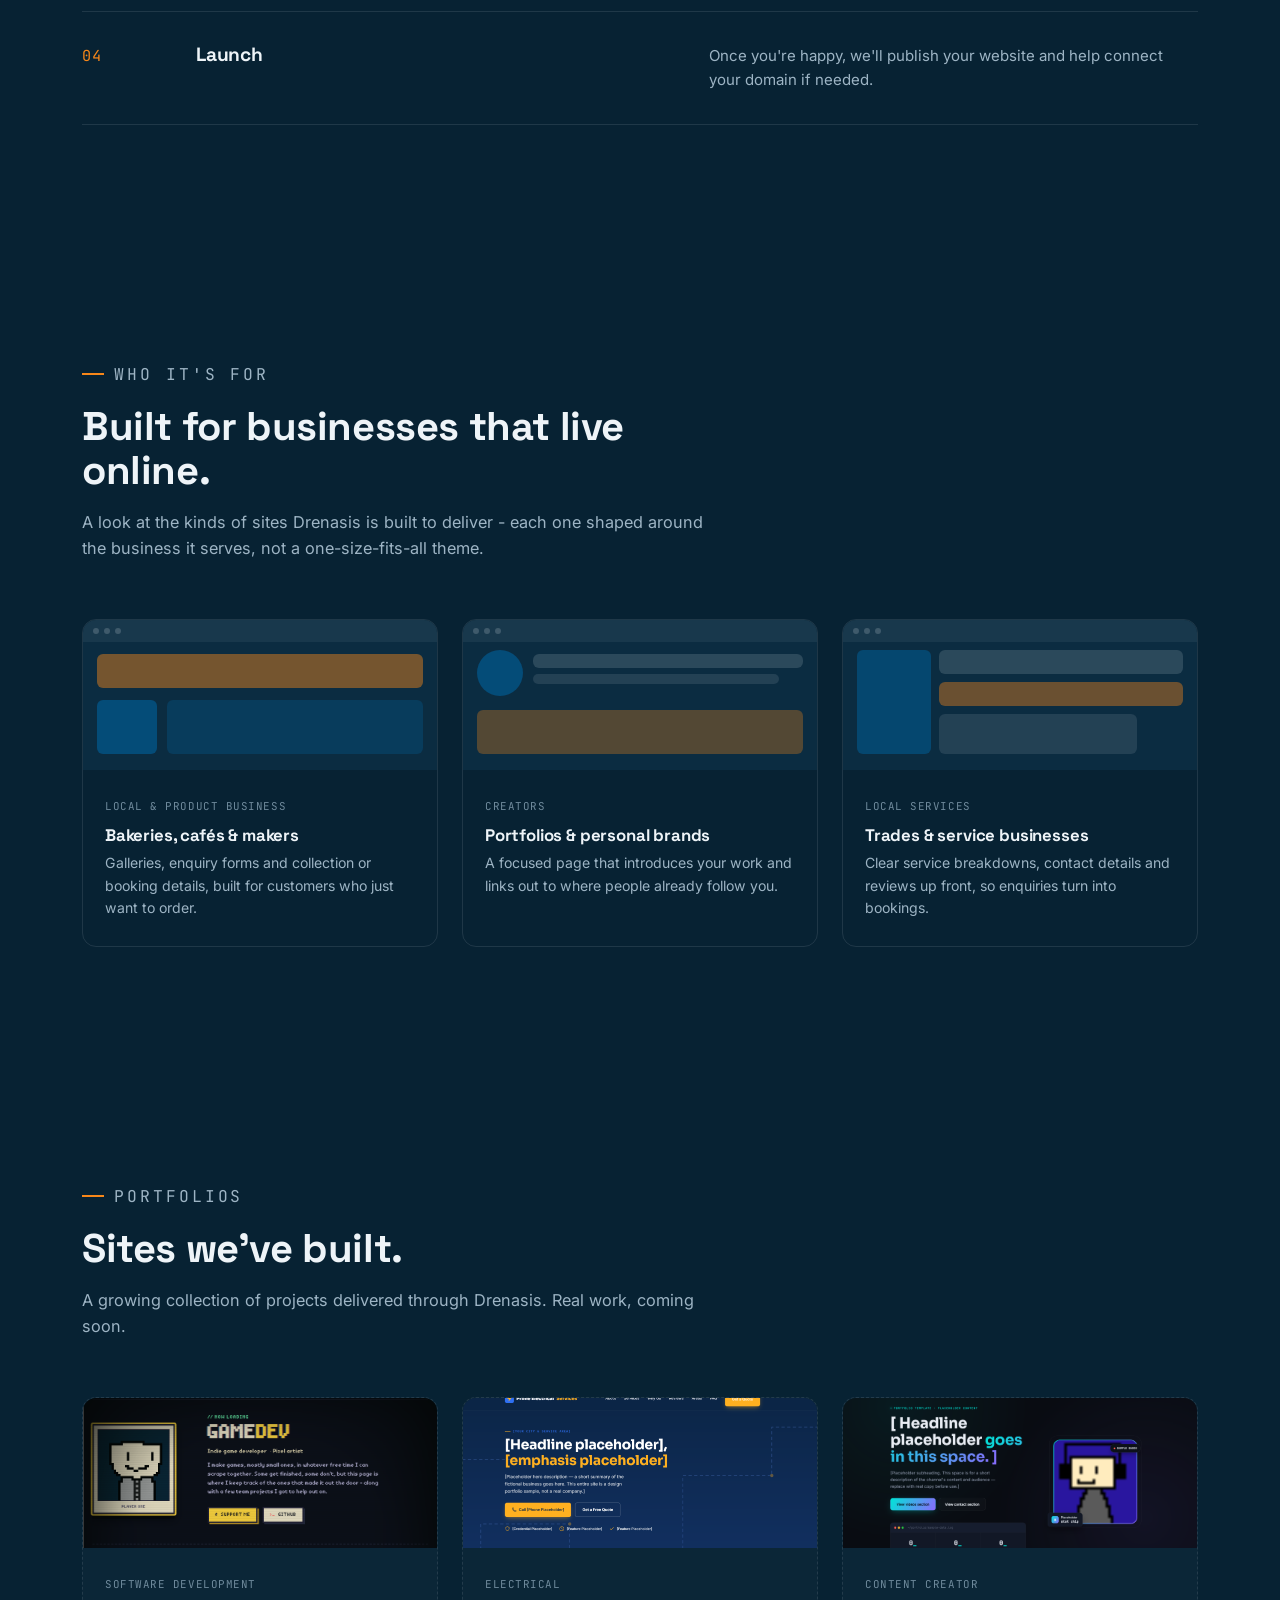
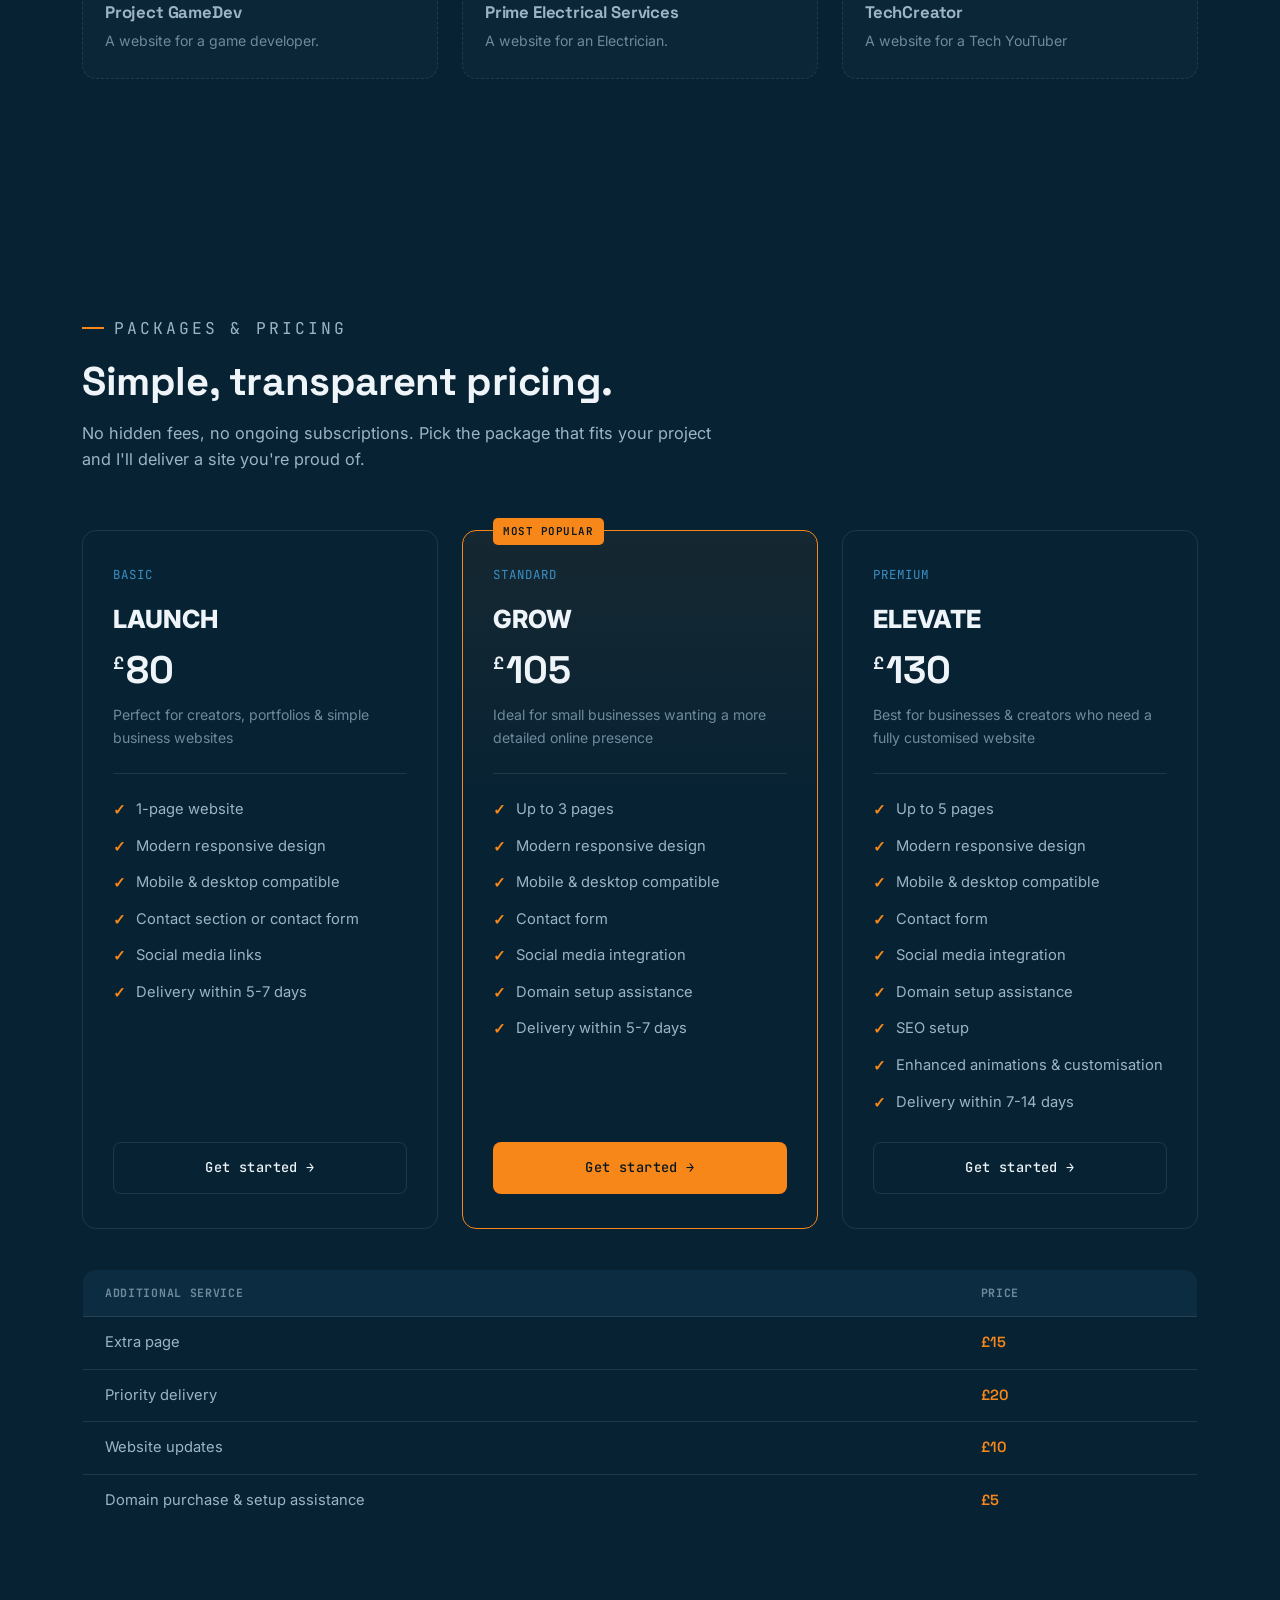
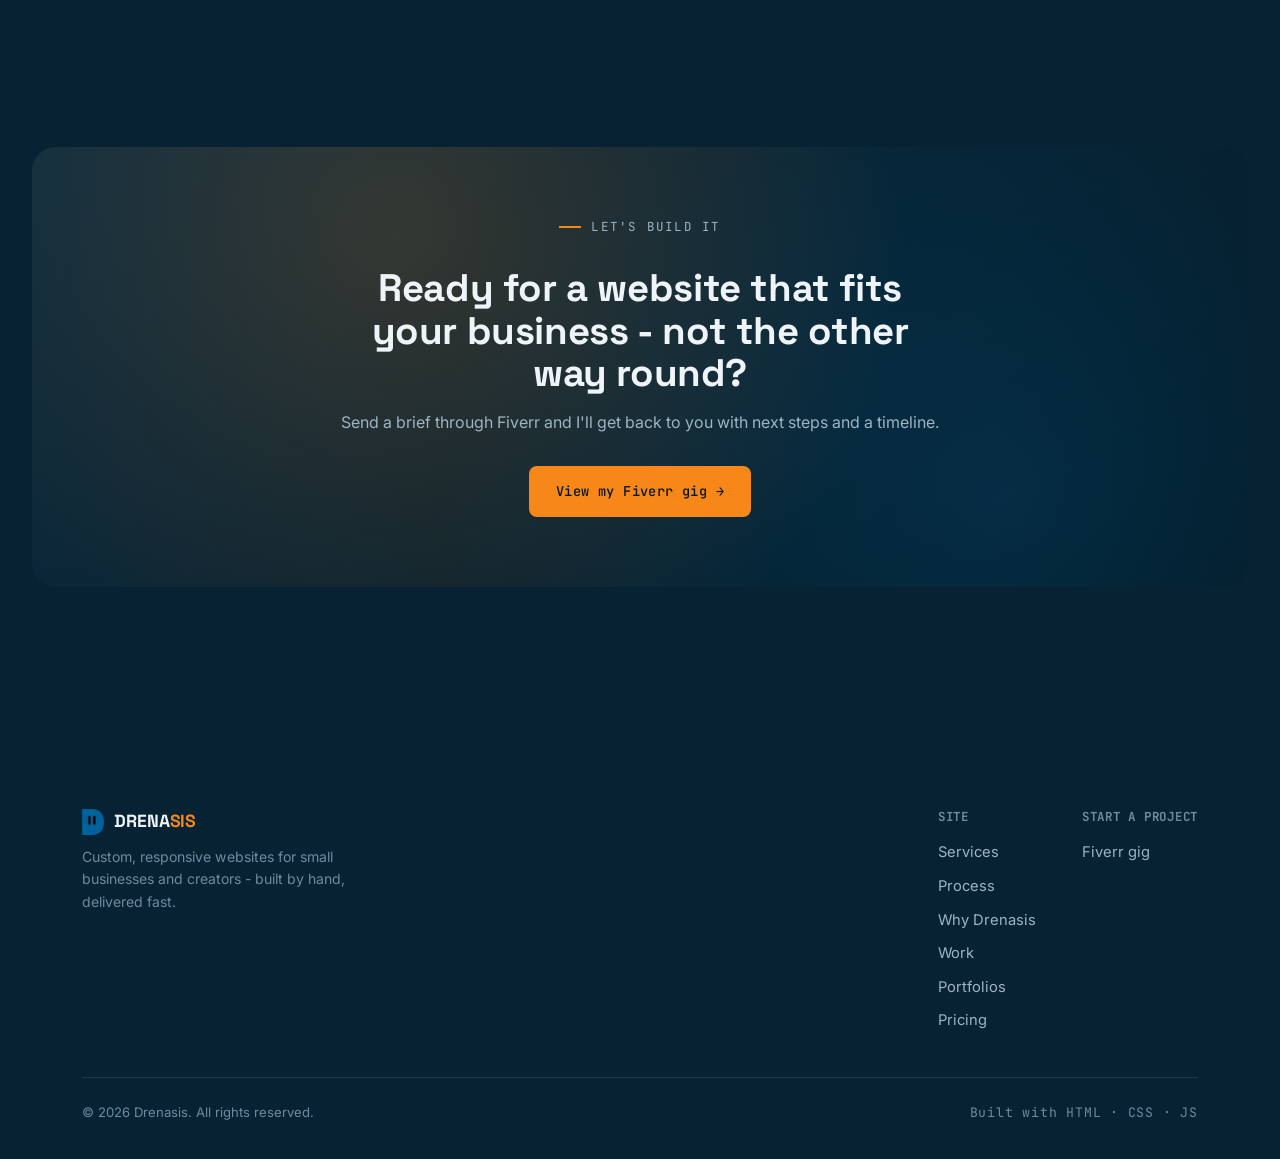
==== commit 84b656f7: "its drenasis time" ====
--- a/index.html
+++ b/index.html
@@ -1118,8 +1118,7 @@
         <h2>Ready for a website that fits your business - not the other way round?</h2>
         <p>Send a brief through Fiverr and I'll get back to you with next steps and a timeline.</p>
         <div class="cta-btns">
-          <a href="#" class="btn btn-fill">View my Fiverr gig →</a>
-          <a href="#" class="btn btn-outline">Message me</a>
+          <a href="https://www.fiverr.com/s/o83VNBG" class="btn btn-fill">View my Fiverr gig →</a>
         </div>
       </div>
     </div>
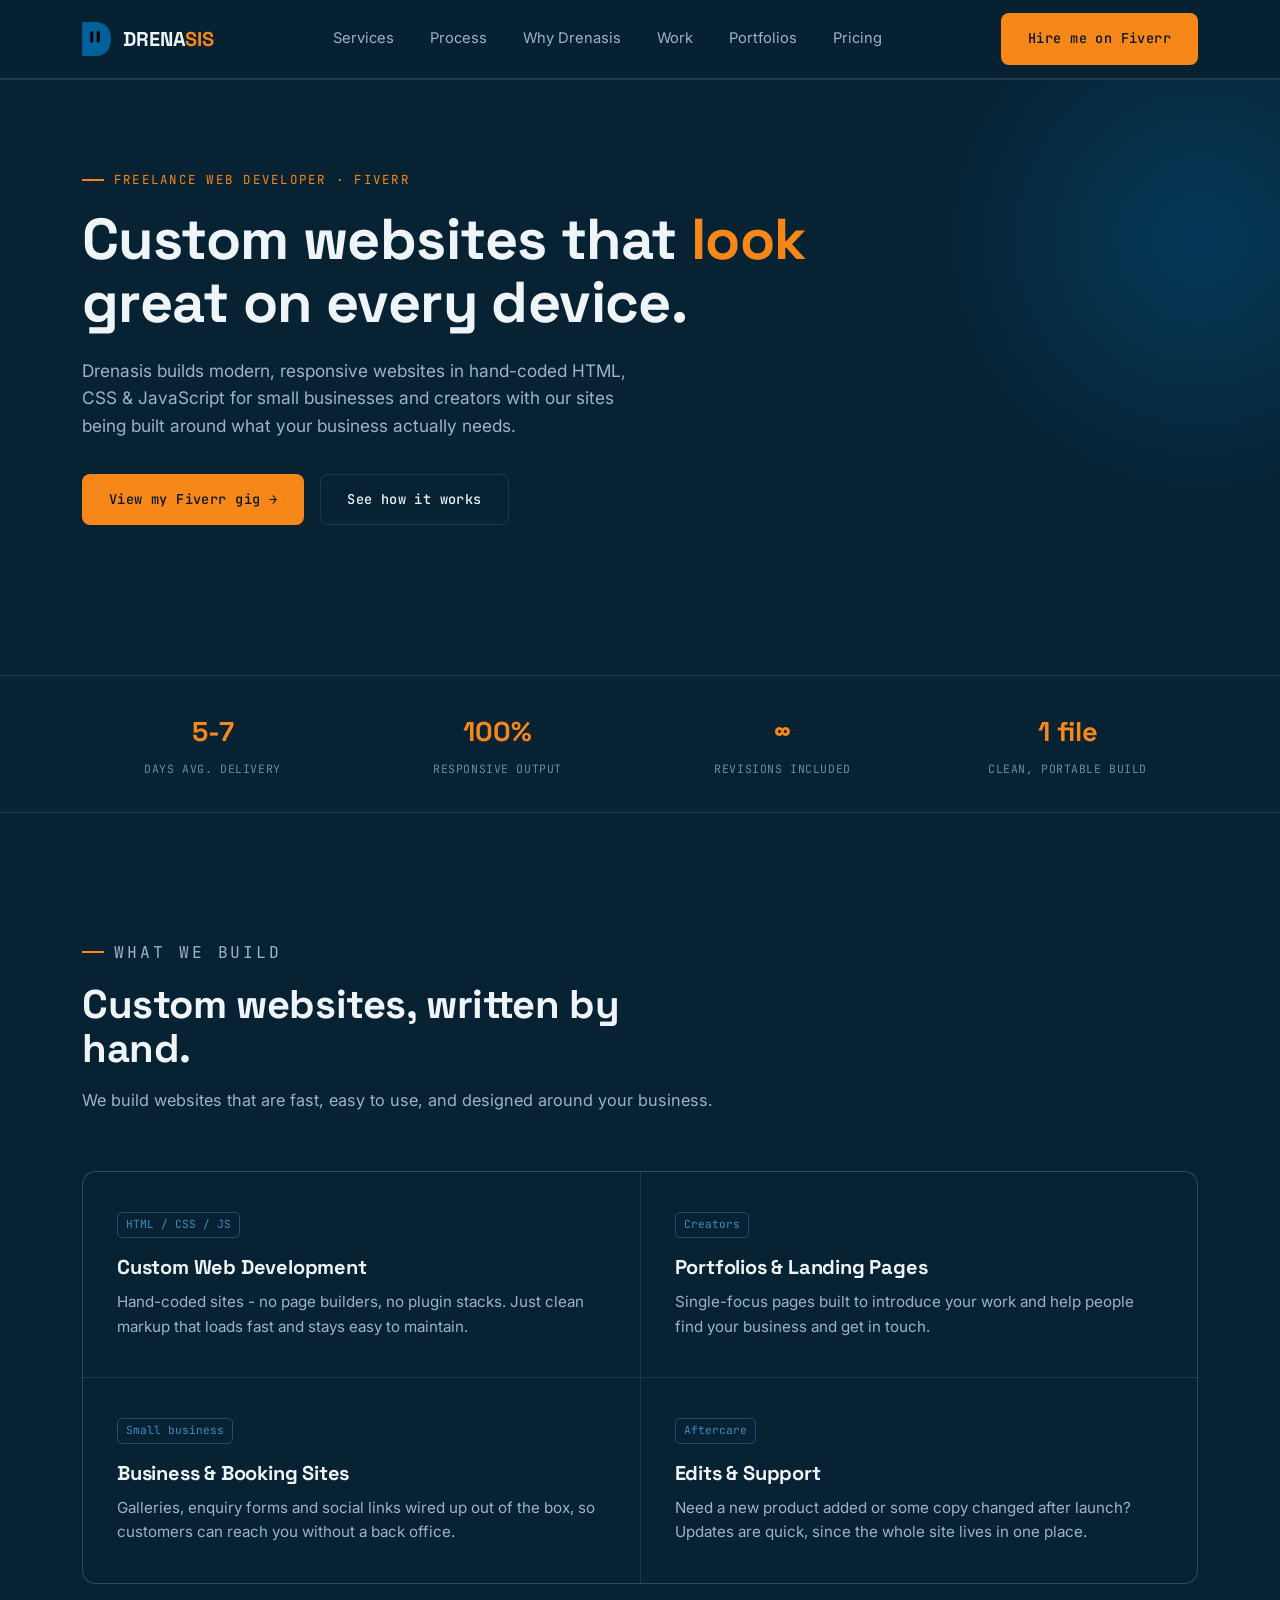
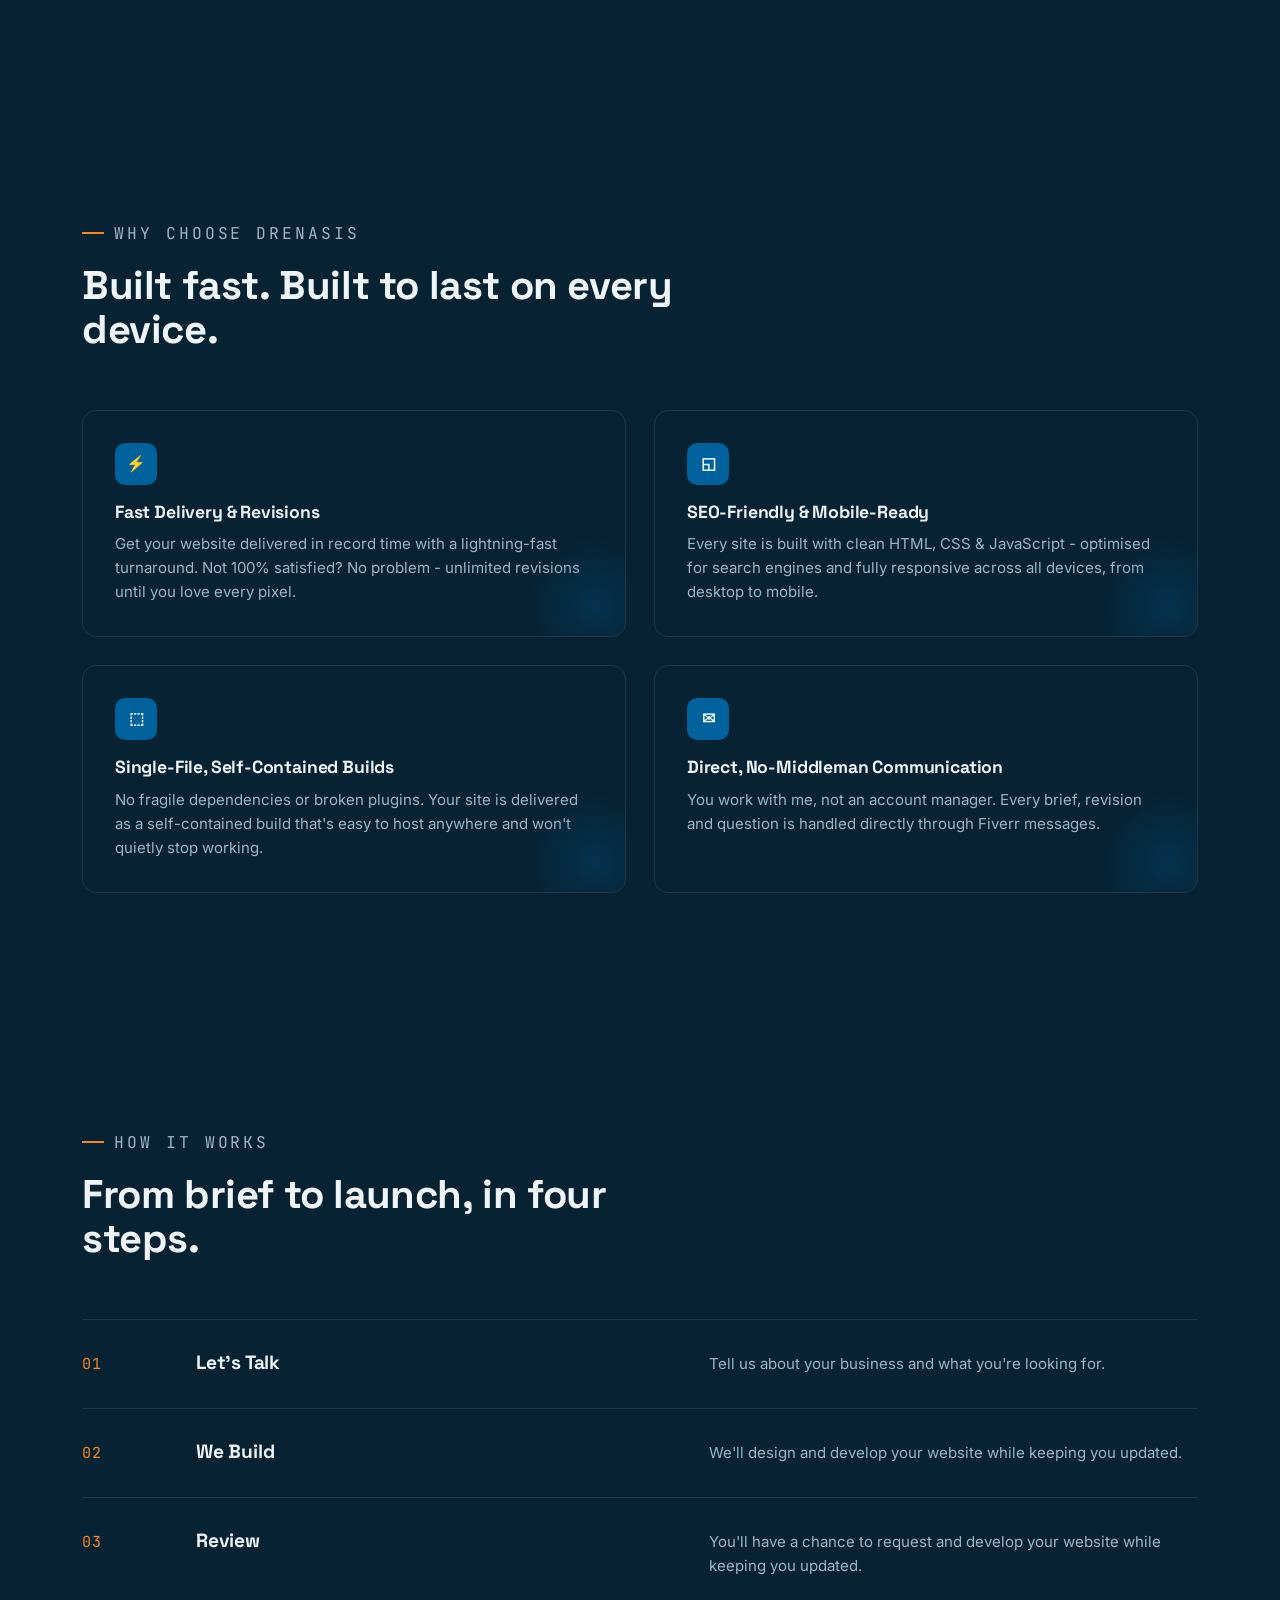
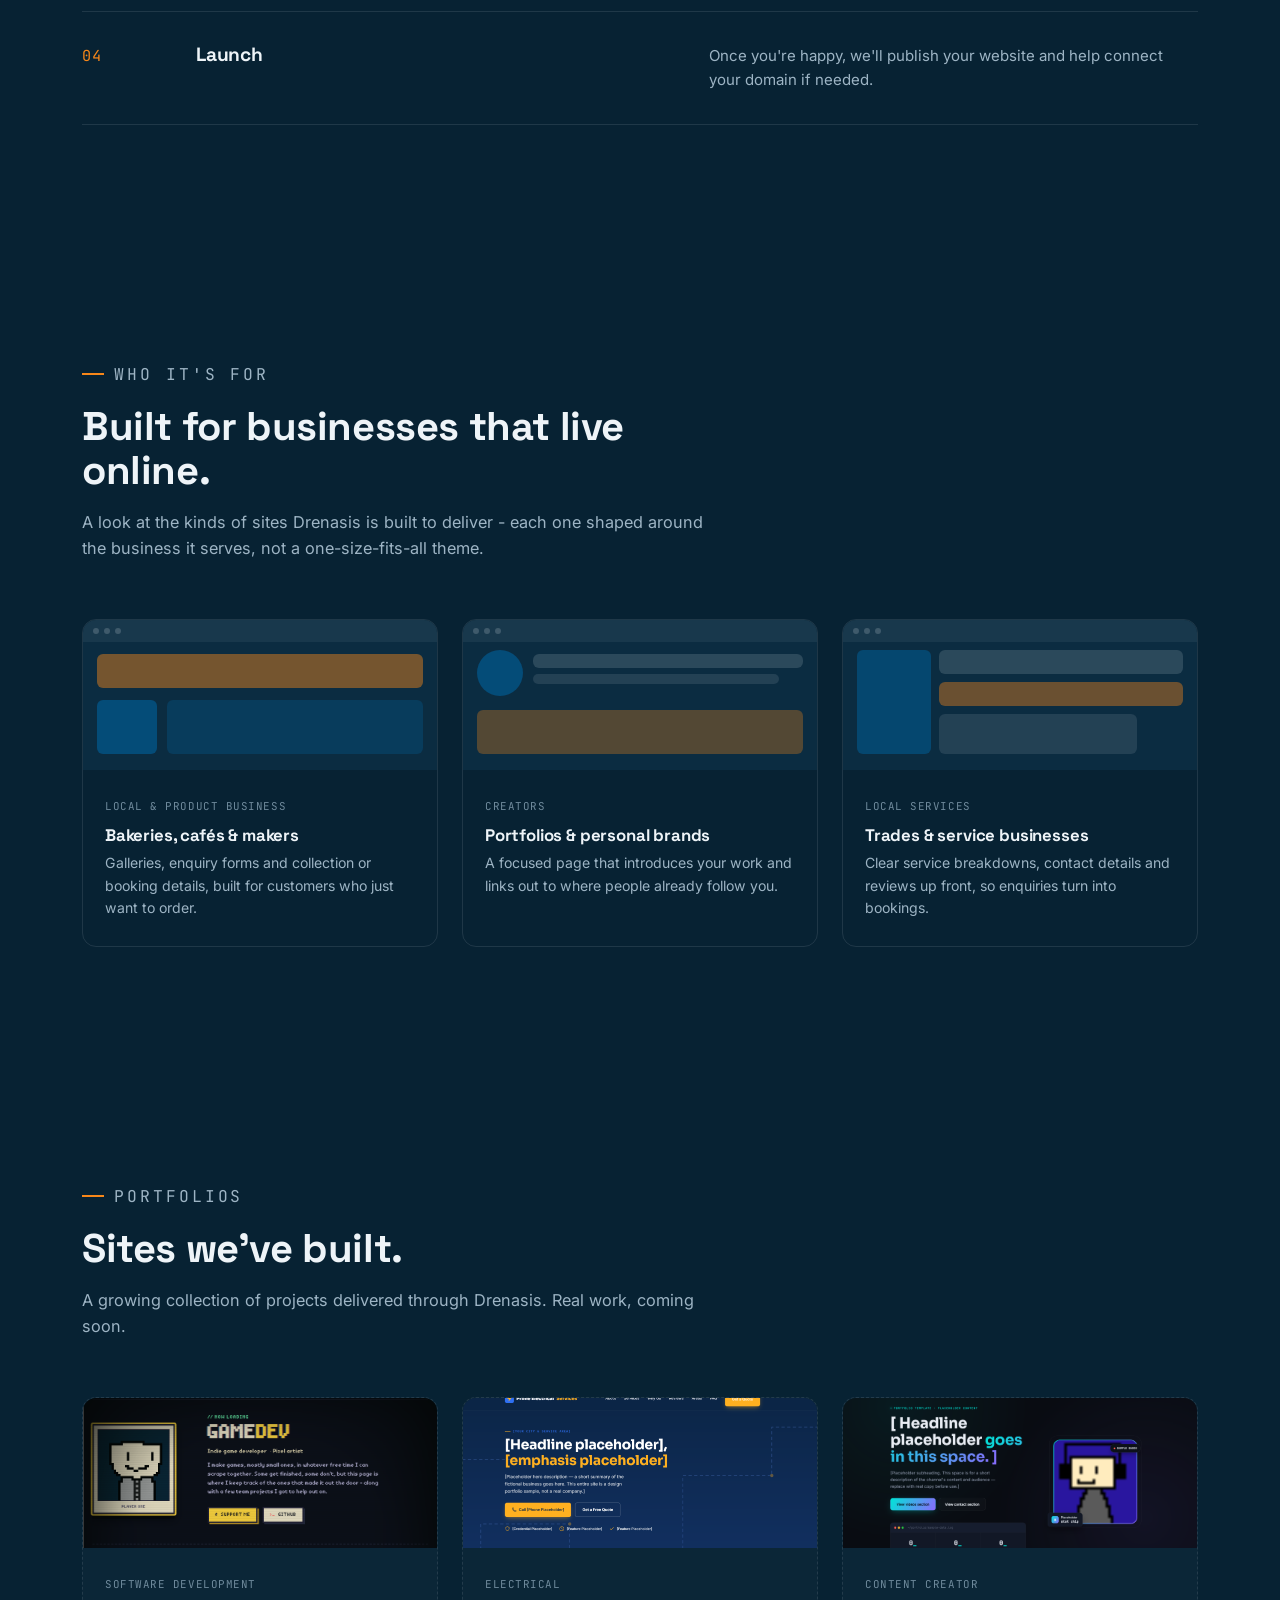
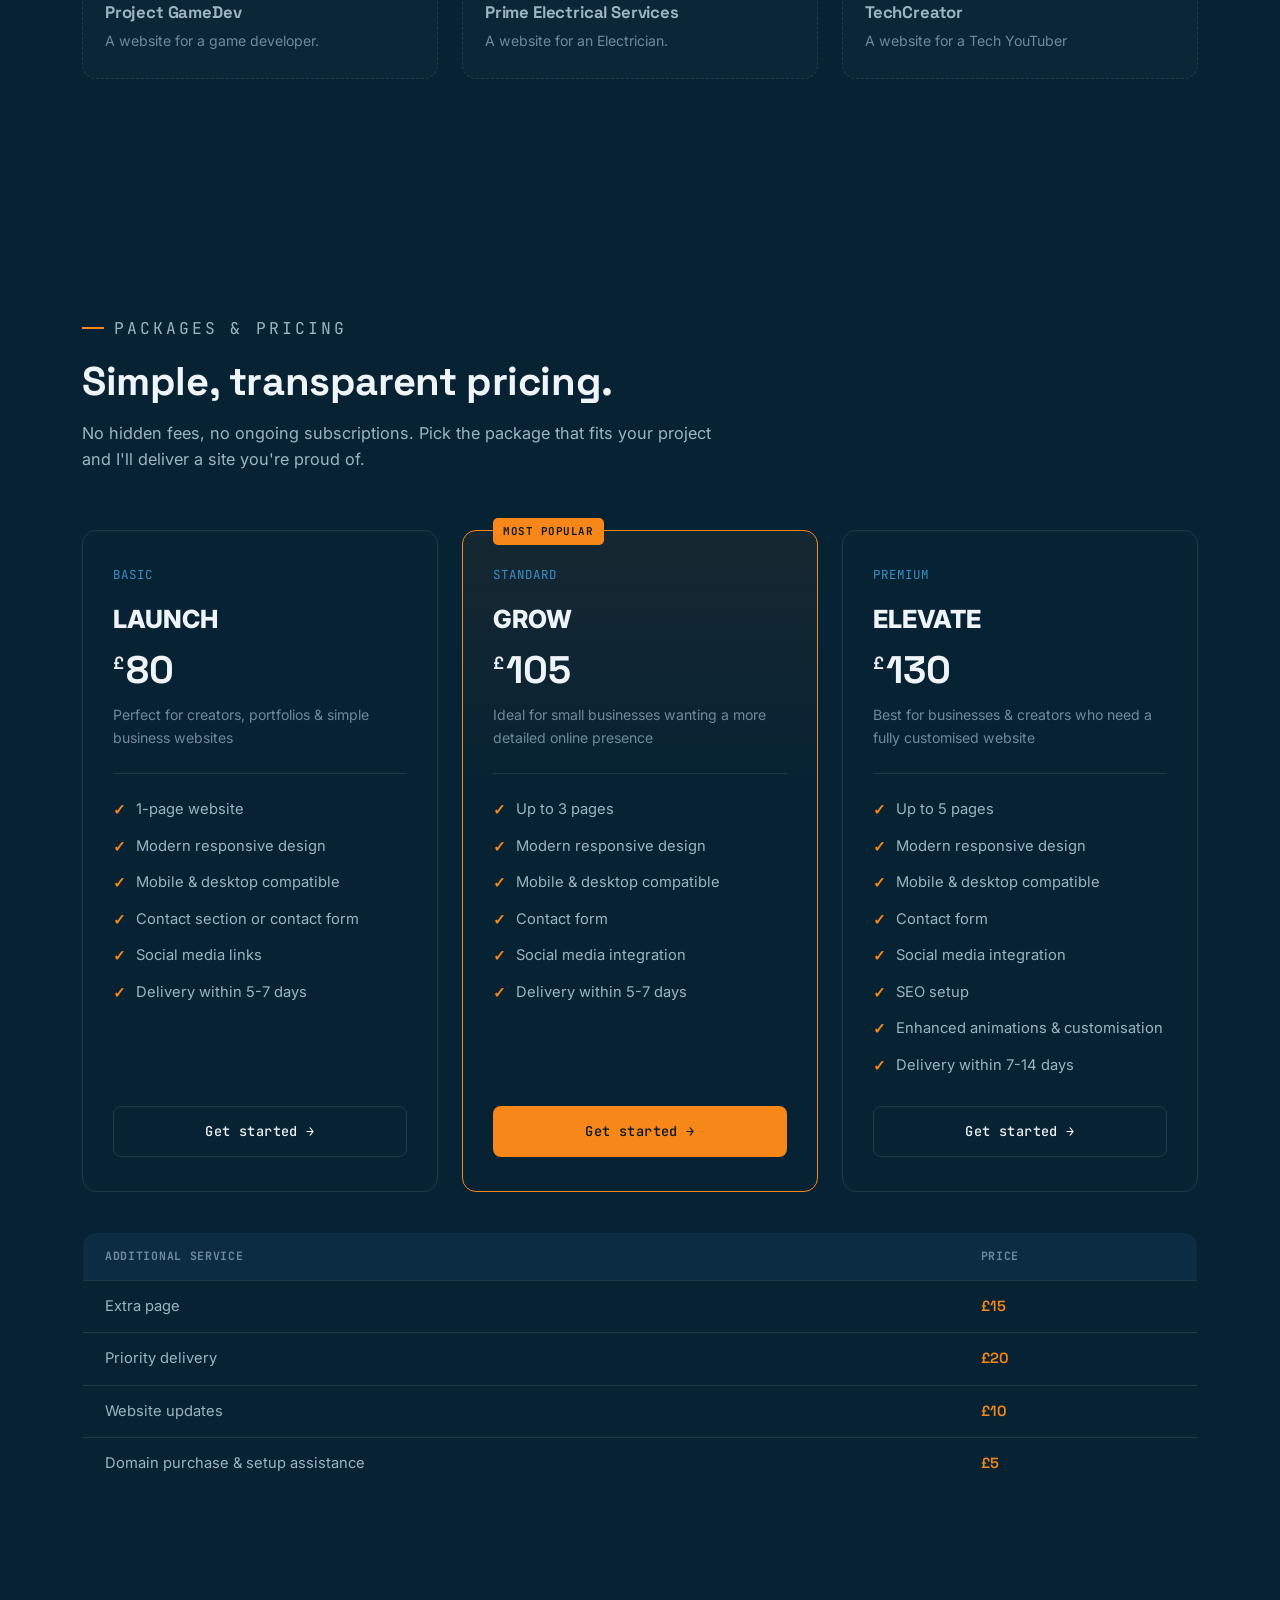
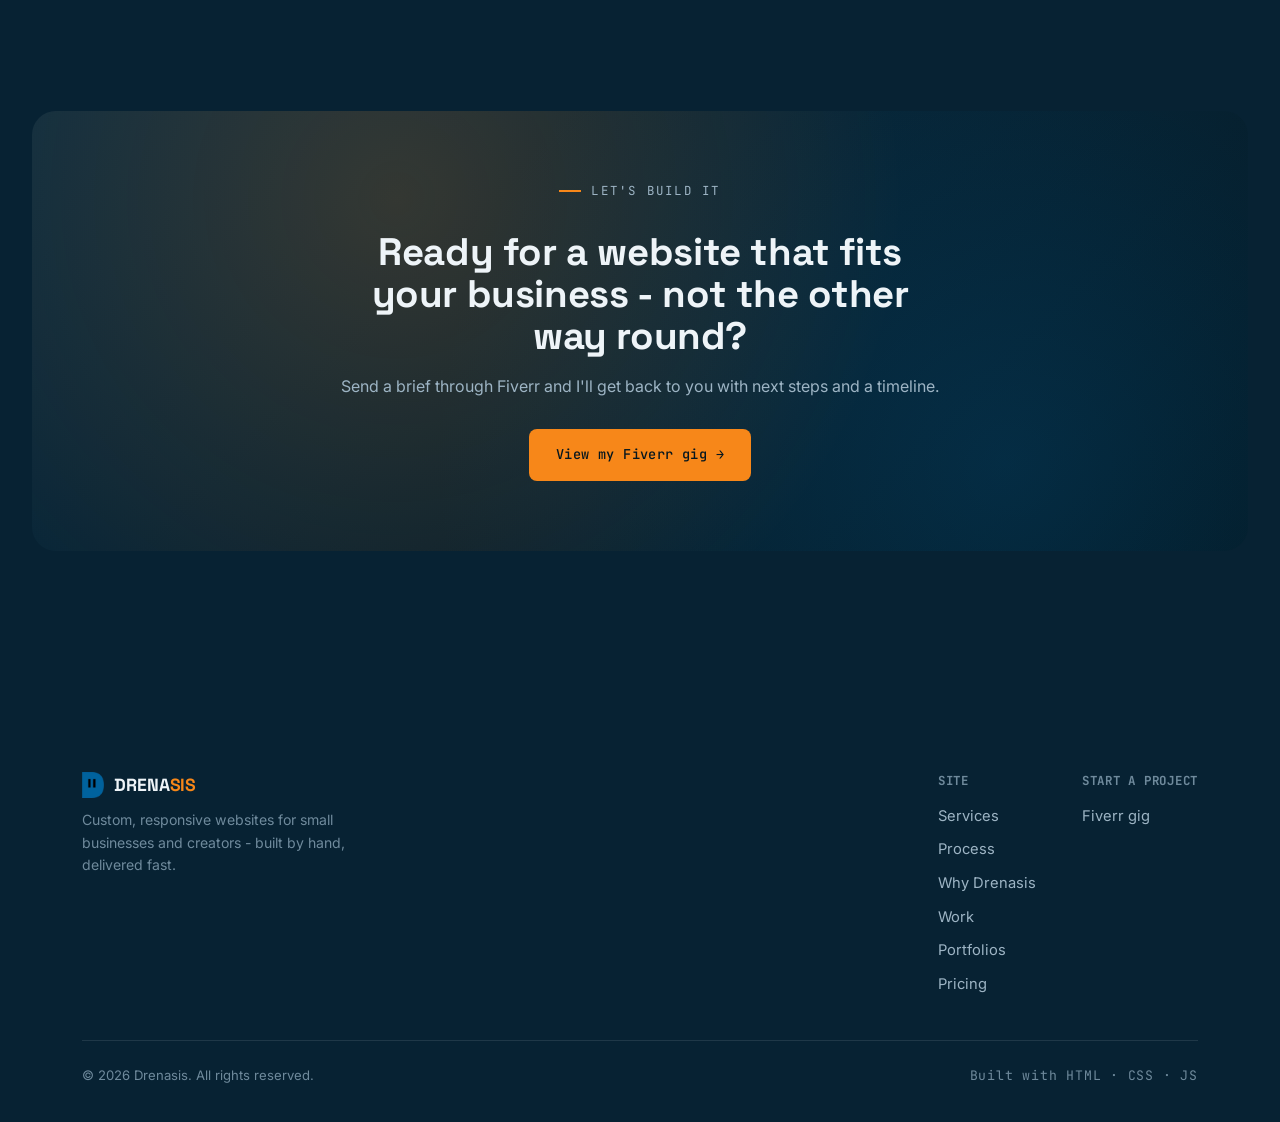
==== commit dada1b97: "oh yes, this may be it" ====
--- a/index.html
+++ b/index.html
@@ -1052,7 +1052,6 @@
             <li>Mobile &amp; desktop compatible</li>
             <li>Contact form</li>
             <li>Social media integration</li>
-            <li>Domain setup assistance</li>
             <li>Delivery within 5-7 days</li>
           </ul>
           <a href="#" class="btn btn-fill">Get started →</a>
@@ -1070,7 +1069,6 @@
             <li>Mobile &amp; desktop compatible</li>
             <li>Contact form</li>
             <li>Social media integration</li>
-            <li>Domain setup assistance</li>
             <li>SEO setup</li>
             <li>Enhanced animations &amp; customisation</li>
             <li>Delivery within 7-14 days</li>
@@ -1118,7 +1116,7 @@
         <h2>Ready for a website that fits your business - not the other way round?</h2>
         <p>Send a brief through Fiverr and I'll get back to you with next steps and a timeline.</p>
         <div class="cta-btns">
-          <a href="https://www.fiverr.com/s/o83VNBG" class="btn btn-fill">View my Fiverr gig →</a>
+          <a href="https://www.fiverr.com/s/o83VNBG" target="_blank" rel="noopener noreferrer" class="btn btn-fill">View my Fiverr gig →</a>
         </div>
       </div>
     </div>
@@ -1148,7 +1146,7 @@
         </div>
         <div class="footer-col">
           <h4>Start a project</h4>
-          <a href="https://www.fiverr.com/s/o83VNBG">Fiverr gig</a>
+          <a href="https://www.fiverr.com/s/o83VNBG" target="_blank" rel="noopener noreferrer">Fiverr gig</a>
         </div>
       </div>
     </div>
